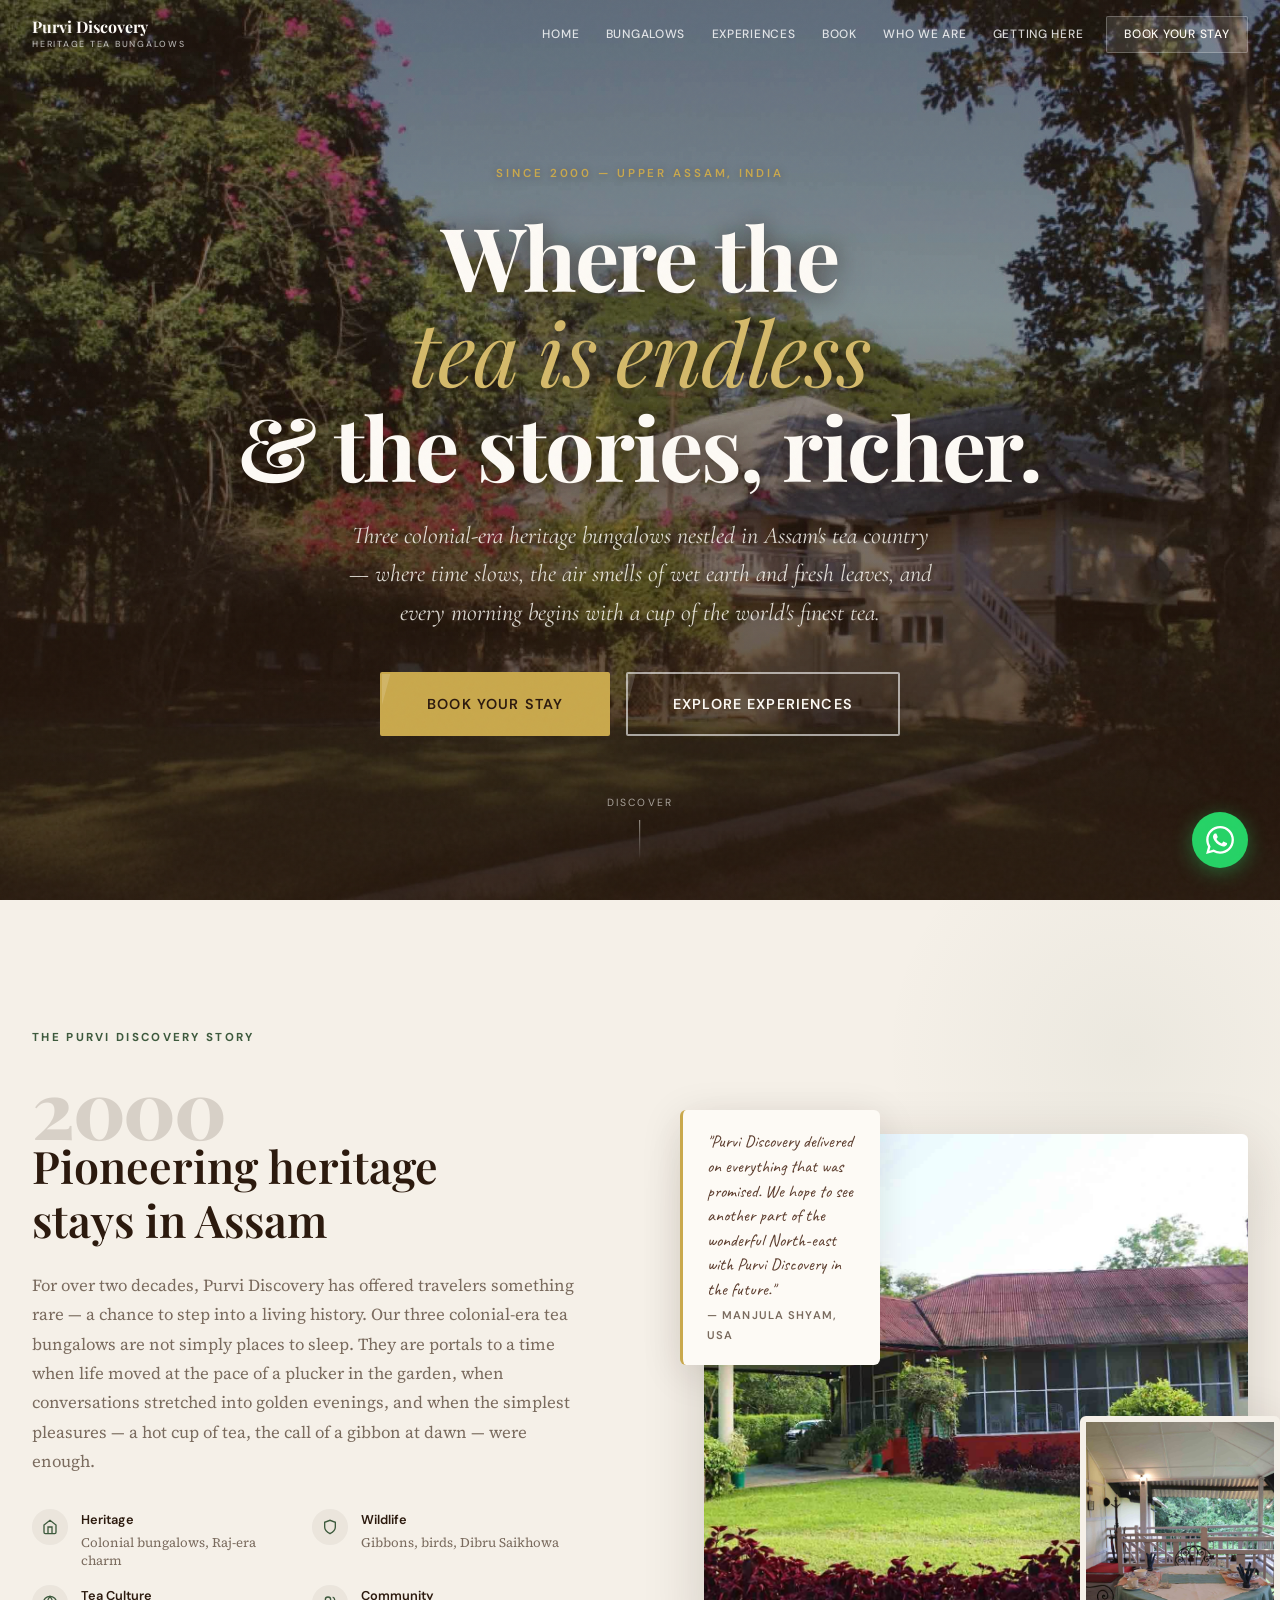
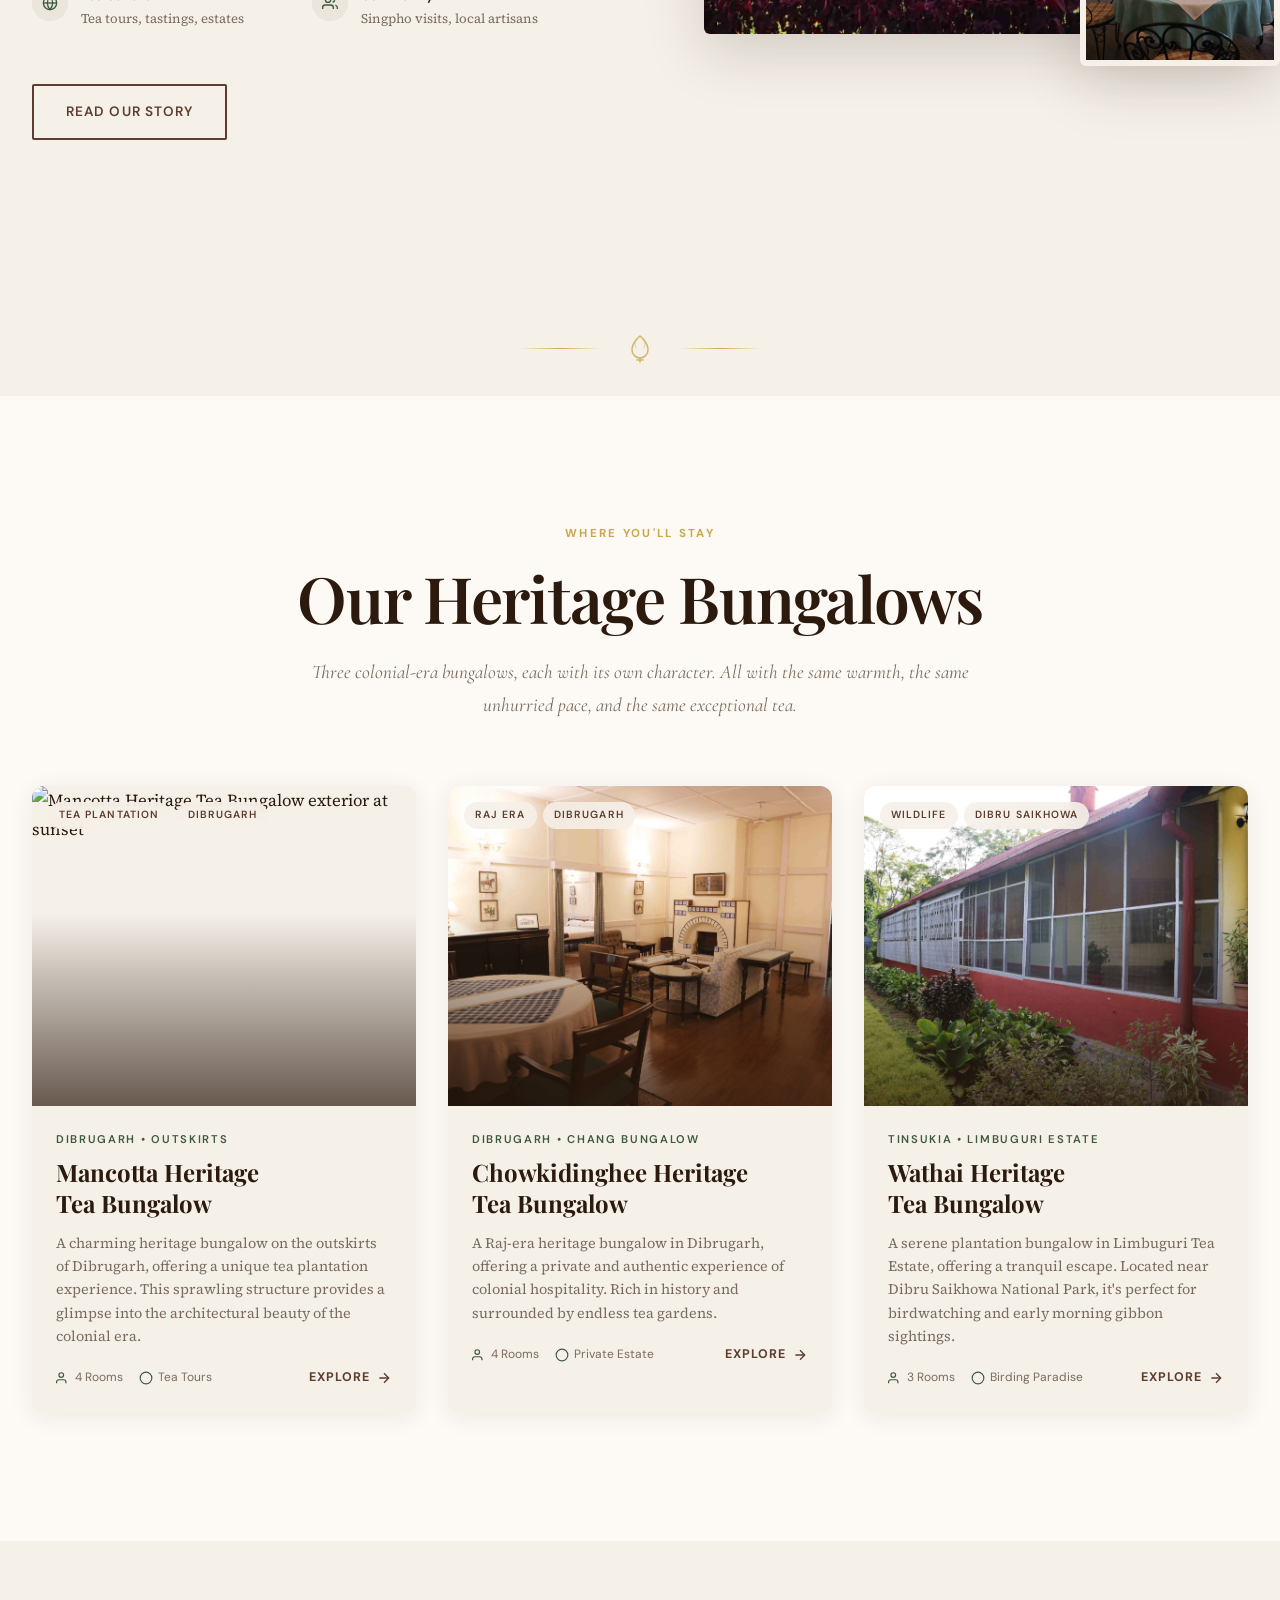
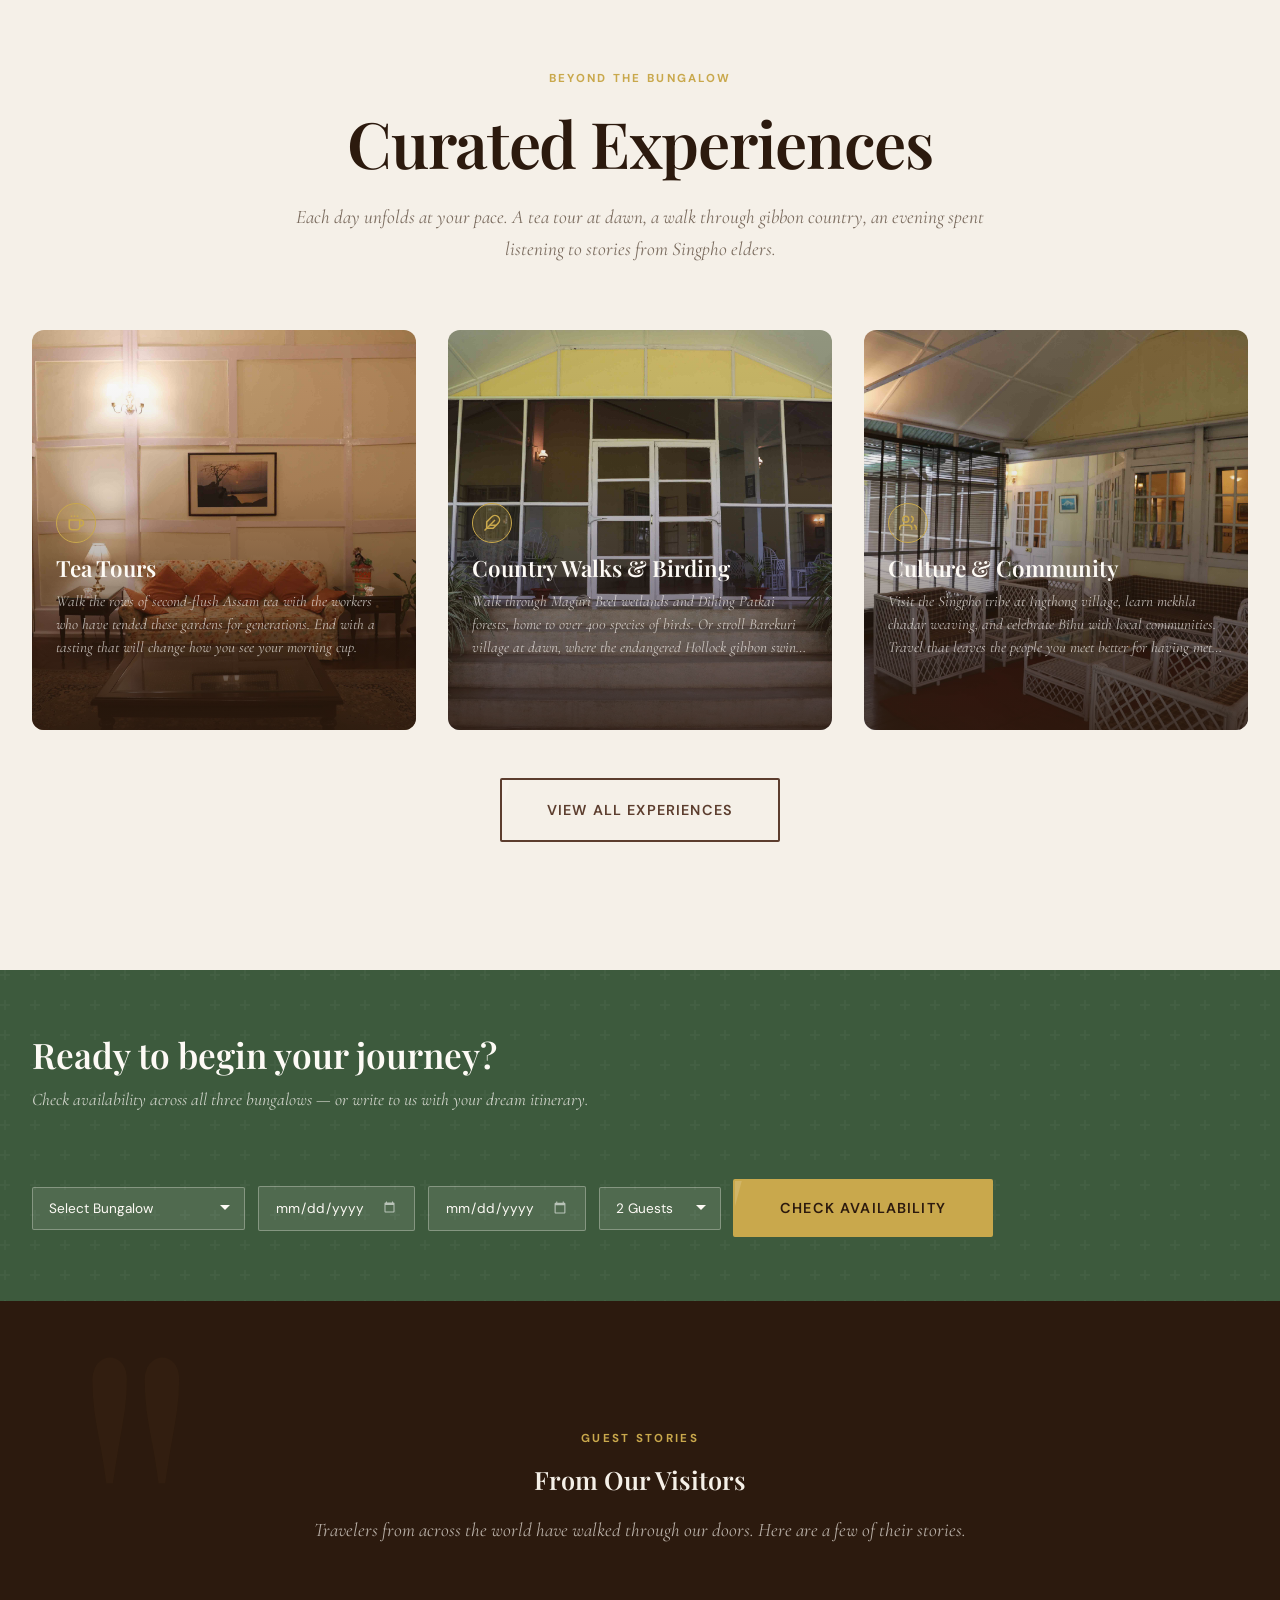
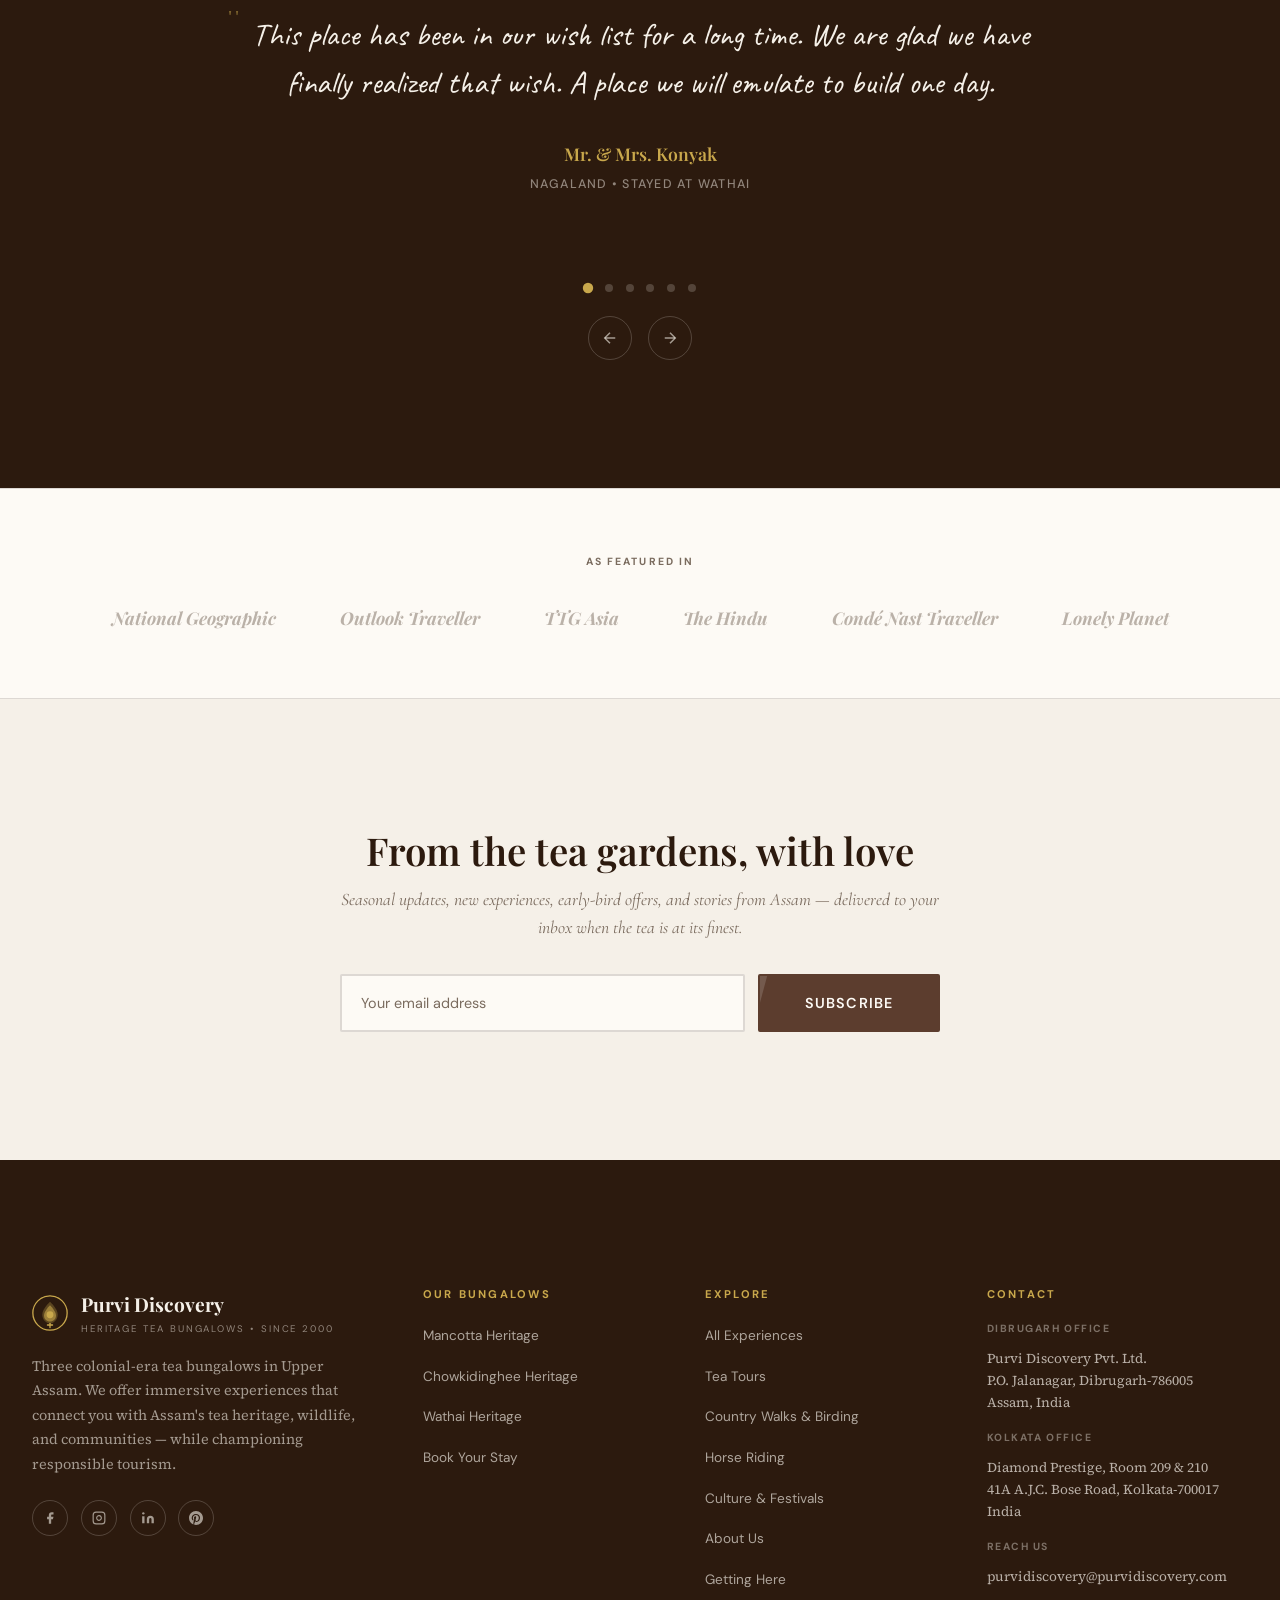
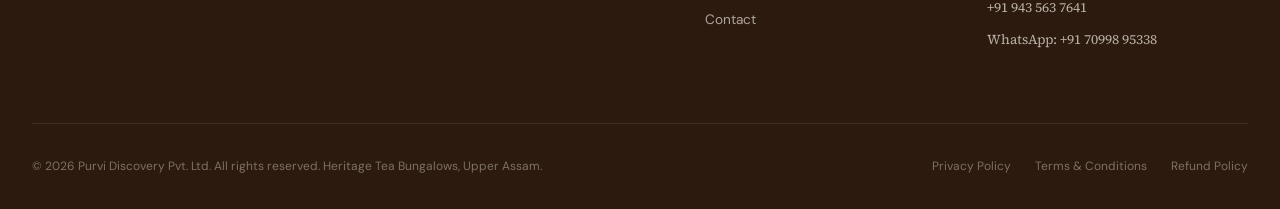
==== index.html @ d9f64df5 "Initial commit - Purvi Discovery heritage tea bungalow website" ====
<!DOCTYPE html>
<html lang="en">
<head>
  <meta charset="UTF-8">
  <meta name="viewport" content="width=device-width, initial-scale=1.0">
  <title>Purvi Discovery — Heritage Tea Bungalows in Assam</title>
  <meta name="description" content="Stay in colonial-era heritage tea bungalows in Upper Assam. Purvi Discovery offers immersive tea tours, bird watching, horse riding, and cultural experiences since 2000.">
  <meta name="keywords" content="heritage tea bungalow Assam, tea estate stay Assam, Dibrugarh heritage hotels, Northeast India travel, Mancotta bungalow, Chowkidinghee bungalow, Wathai bungalow">
  <meta property="og:title" content="Purvi Discovery — Heritage Tea Bungalows in Assam">
  <meta property="og:description" content="Colonial-era tea bungalows in Upper Assam. Immersive tea tours, bird watching, and cultural experiences since 2000.">
  <meta property="og:type" content="website">
  <meta property="og:url" content="https://www.purvidiscovery.com/">
  <link rel="canonical" href="https://www.purvidiscovery.com/">
  <link rel="stylesheet" href="assets/css/style.css">
</head>
<body>

  <!-- NAVIGATION -->
  <nav class="nav" role="navigation" aria-label="Main navigation">
    <div class="nav__inner">
      <a href="index.html" class="nav__brand" aria-label="Purvi Discovery Home">
        <div>
          <div class="nav__logo-text">Purvi Discovery</div>
          <span class="nav__logo-sub">Heritage Tea Bungalows</span>
        </div>
      </a>

      <ul class="nav__links">
        <li class="nav__item"><a href="index.html" class="nav__link">Home</a></li>
        <li class="nav__item">
          <a href="#" class="nav__link">Bungalows</a>
          <ul class="nav__dropdown-menu">
            <li><a href="pages/mancotta.html" class="nav__dropdown-link">Mancotta Heritage</a></li>
            <li><a href="pages/chowkidinghee.html" class="nav__dropdown-link">Chowkidinghee Heritage</a></li>
            <li><a href="pages/wathai.html" class="nav__dropdown-link">Wathai Heritage</a></li>
          </ul>
        </li>
        <li class="nav__item"><a href="pages/experiences.html" class="nav__link">Experiences</a></li>
        <li class="nav__item"><a href="pages/book.html" class="nav__link">Book</a></li>
        <li class="nav__item"><a href="pages/who-we-are.html" class="nav__link">Who We Are</a></li>
        <li class="nav__item"><a href="pages/getting-here.html" class="nav__link">Getting Here</a></li>
        <li class="nav__item"><a href="pages/book.html" class="nav__link nav__link--cta">Book Your Stay</a></li>
      </ul>

      <button class="nav__hamburger" aria-label="Open menu" aria-expanded="false">
        <span></span>
        <span></span>
        <span></span>
      </button>
    </div>
  </nav>

  <!-- MOBILE NAV OVERLAY -->
  <div class="nav__mobile" id="navMobile" role="dialog" aria-label="Mobile navigation">
    <div class="nav__mobile-top">
      <a href="index.html" class="nav__mobile-brand">
        <div>
          <div class="nav__mobile-logo-text">Purvi Discovery</div>
          <span class="nav__mobile-logo-sub">Heritage Tea Bungalows</span>
        </div>
      </a>
      <button class="nav__mobile-close" id="navMobileClose" aria-label="Close menu">&times;</button>
    </div>

    <div class="nav__mobile-body">
      <ul class="nav__mobile-links">
        <li><a href="index.html" class="nav__mobile-link">Home</a></li>
        <li>
          <a href="pages/mancotta.html" class="nav__mobile-link">Mancotta Heritage</a>
        </li>
        <li>
          <a href="pages/chowkidinghee.html" class="nav__mobile-link">Chowkidinghee Heritage</a>
        </li>
        <li>
          <a href="pages/wathai.html" class="nav__mobile-link">Wathai Heritage</a>
        </li>
        <li>
          <a href="pages/experiences.html" class="nav__mobile-link">Experiences</a>
        </li>
        <li>
          <a href="pages/book.html" class="nav__mobile-link">Book Your Stay</a>
        </li>
        <li>
          <a href="pages/who-we-are.html" class="nav__mobile-link">Who We Are</a>
        </li>
        <li>
          <a href="pages/getting-here.html" class="nav__mobile-link">Getting Here</a>
        </li>
        <li>
          <a href="pages/contact.html" class="nav__mobile-link">Contact</a>
        </li>
      </ul>
    </div>

    <div class="nav__mobile-footer">
      <div class="nav__mobile-footer-contact">
        <a href="mailto:purvidiscovery@purvidiscovery.com" class="nav__mobile-footer-link">
          <svg width="13" height="13" viewBox="0 0 24 24" fill="none" stroke="currentColor" stroke-width="2"><path d="M4 4h16c1.1 0 2 .9 2 2v12c0 1.1-.9 2-2 2H4c-1.1 0-2-.9-2-2V6c0-1.1.9-2 2-2z"/><polyline points="22,6 12,13 2,6"/></svg>
          purvidiscovery@purvidiscovery.com
        </a>
        <a href="tel:+919435637641" class="nav__mobile-footer-link">
          <svg width="13" height="13" viewBox="0 0 24 24" fill="none" stroke="currentColor" stroke-width="2"><path d="M22 16.92v3a2 2 0 01-2.18 2 19.79 19.79 0 01-8.63-3.07 19.5 19.5 0 01-6-6 19.79 19.79 0 01-3.07-8.67A2 2 0 014.11 2h3a2 2 0 012 1.72"/></svg>
          +91 943 563 7641
        </a>
      </div>
    </div>
  </div>

  <!-- HERO -->
  <section class="hero" aria-label="Welcome to Purvi Discovery">
    <div class="hero__media">
      <img
        src="assets/img/purvi-discovery-bannerthird.jpg"
        alt="Lush tea gardens of Upper Assam at golden hour"
        class="hero__img"
        loading="eager"
      >
      <div class="hero__overlay"></div>
    </div>

    <div class="hero__content">
      <p class="hero__eyebrow">Since 2000 &mdash; Upper Assam, India</p>
      <h1 class="hero__title">
        Where the<br><em>tea is endless</em><br>& the stories, richer.
      </h1>
      <p class="hero__subtitle">
        Three colonial-era heritage bungalows nestled in Assam's tea country —
        where time slows, the air smells of wet earth and fresh leaves,
        and every morning begins with a cup of the world's finest tea.
      </p>
      <div class="hero__ctas">
        <a href="pages/book.html" class="btn btn-brass btn-lg">Book Your Stay</a>
        <a href="pages/experiences.html" class="btn btn-ghost btn-lg">Explore Experiences</a>
      </div>
    </div>

    <div class="hero__scroll" aria-hidden="true">
      <span>Discover</span>
      <div class="hero__scroll-line"></div>
    </div>
  </section>

  <!-- BRAND STORY -->
  <section class="story" aria-label="Our story">
    <div class="container">
      <div class="story__inner">
        <div class="story__text reveal-left">
          <p class="story__eyebrow">The Purvi Discovery Story</p>
          <div class="story__year">2000</div>
          <h2 class="story__title">
            Pioneering heritage<br>stays in Assam
          </h2>
          <p class="story__body">
            For over two decades, Purvi Discovery has offered travelers something rare —
            a chance to step into a living history. Our three colonial-era tea bungalows
            are not simply places to sleep. They are portals to a time when life moved
            at the pace of a plucker in the garden, when conversations stretched into
            golden evenings, and when the simplest pleasures — a hot cup of tea,
            the call of a gibbon at dawn — were enough.
          </p>
          <div class="story__pillars stagger">
            <div class="story__pillar">
              <div class="story__pillar-icon">
                <svg width="16" height="16" viewBox="0 0 24 24" fill="none" stroke="currentColor" stroke-width="2"><path d="M3 9l9-7 9 7v11a2 2 0 01-2 2H5a2 2 0 01-2-2z"/><polyline points="9 22 9 12 15 12 15 22"/></svg>
              </div>
              <div>
                <div class="story__pillar-label">Heritage</div>
                <div class="story__pillar-desc">Colonial bungalows, Raj-era charm</div>
              </div>
            </div>
            <div class="story__pillar">
              <div class="story__pillar-icon">
                <svg width="16" height="16" viewBox="0 0 24 24" fill="none" stroke="currentColor" stroke-width="2"><path d="M12 22s8-4 8-10V5l-8-3-8 3v7c0 6 8 10 8 10z"/></svg>
              </div>
              <div>
                <div class="story__pillar-label">Wildlife</div>
                <div class="story__pillar-desc">Gibbons, birds, Dibru Saikhowa</div>
              </div>
            </div>
            <div class="story__pillar">
              <div class="story__pillar-icon">
                <svg width="16" height="16" viewBox="0 0 24 24" fill="none" stroke="currentColor" stroke-width="2"><circle cx="12" cy="12" r="10"/><line x1="2" y1="12" x2="22" y2="12"/><path d="M12 2a15.3 15.3 0 014 10 15.3 15.3 0 01-4 10 15.3 15.3 0 01-4-10 15.3 15.3 0 014-10z"/></svg>
              </div>
              <div>
                <div class="story__pillar-label">Tea Culture</div>
                <div class="story__pillar-desc">Tea tours, tastings, estates</div>
              </div>
            </div>
            <div class="story__pillar">
              <div class="story__pillar-icon">
                <svg width="16" height="16" viewBox="0 0 24 24" fill="none" stroke="currentColor" stroke-width="2"><path d="M17 21v-2a4 4 0 00-4-4H5a4 4 0 00-4 4v2"/><circle cx="9" cy="7" r="4"/><path d="M23 21v-2a4 4 0 00-3-3.87"/><path d="M16 3.13a4 4 0 010 7.75"/></svg>
              </div>
              <div>
                <div class="story__pillar-label">Community</div>
                <div class="story__pillar-desc">Singpho visits, local artisans</div>
              </div>
            </div>
          </div>
          <a href="pages/who-we-are.html" class="btn btn-secondary" style="margin-top:1.5rem;">Read Our Story</a>
        </div>

        <div class="story__visual reveal-right">
          <img
            src="assets/img/purvi-1.jpg"
            alt="Colonial era tea bungalow facade with tea planters on the veranda"
            class="story__img-main"
            loading="lazy"
          >
          <img
            src="assets/img/mancota-slides2.jpg"
            alt="Guest enjoying tea on a colonial veranda"
            class="story__img-accent"
            loading="lazy"
          >
          <div class="story__annotation">
            <p class="story__annotation-text">
              "Purvi Discovery delivered on everything that was promised. We hope to see another part of the wonderful North-east with Purvi Discovery in the future."
            </p>
            <p class="story__annotation-from">— Manjula Shyam, USA</p>
          </div>
        </div>
      </div>
    </div>
  </section>

  <!-- BOTANICAL DIVIDER -->
  <div class="botanical-divider" aria-hidden="true">
    <div class="botanical-divider__line"></div>
    <svg class="botanical-divider__icon" viewBox="0 0 32 32" fill="none" xmlns="http://www.w3.org/2000/svg">
      <path d="M16 4 C16 4 8 10 8 18 C8 22.4 11.6 26 16 26 C20.4 26 24 22.4 24 18 C24 10 16 4 16 4Z" stroke="currentColor" stroke-width="1.5" fill="none"/>
      <path d="M16 26 L16 30" stroke="currentColor" stroke-width="1.5" stroke-linecap="round"/>
      <path d="M13 28 L19 28" stroke="currentColor" stroke-width="1.5" stroke-linecap="round"/>
      <path d="M12 16 C12 16 10 12 12 8" stroke="currentColor" stroke-width="1" stroke-linecap="round" opacity="0.5"/>
      <path d="M20 16 C20 16 22 12 20 8" stroke="currentColor" stroke-width="1" stroke-linecap="round" opacity="0.5"/>
    </svg>
    <div class="botanical-divider__line"></div>
  </div>

  <!-- BUNGALOWS SHOWCASE -->
  <section class="bungalows" aria-label="Our Heritage Bungalows">
    <div class="container">
      <div class="section__header reveal">
        <span class="section__label">Where You'll Stay</span>
        <h2 class="section__title display-lg">Our Heritage Bungalows</h2>
        <p class="section__desc">
          Three colonial-era bungalows, each with its own character.
          All with the same warmth, the same unhurried pace, and the same exceptional tea.
        </p>
      </div>

      <div class="bungalows__grid">
        <!-- Mancotta -->
        <article class="bungalow-card" style="transition-delay: 0ms;">
          <div class="bungalow-card__media">
            <img
              src="assets/img/mancota-slides1.jpg"
              alt="Mancotta Heritage Tea Bungalow exterior at sunset"
              class="bungalow-card__img"
              loading="lazy"
            >
            <div class="bungalow-card__overlay"></div>
            <div class="bungalow-card__tags">
              <span class="bungalow-card__tag">Tea Plantation</span>
              <span class="bungalow-card__tag">Dibrugarh</span>
            </div>
          </div>
          <div class="bungalow-card__content">
            <p class="bungalow-card__location">Dibrugarh &bull; Outskirts</p>
            <h3 class="bungalow-card__title">Mancotta Heritage<br>Tea Bungalow</h3>
            <p class="bungalow-card__desc">
              A charming heritage bungalow on the outskirts of Dibrugarh, offering a unique tea plantation experience.
              This sprawling structure provides a glimpse into the architectural beauty of the colonial era.
            </p>
            <div class="bungalow-card__footer">
              <div class="bungalow-card__features">
                <span class="bungalow-card__feature">
                  <svg viewBox="0 0 24 24" fill="none" stroke="currentColor" stroke-width="2"><path d="M17 21v-2a4 4 0 00-4-4H5a4 4 0 00-4 4v2"/><circle cx="9" cy="7" r="4"/></svg>
                  4 Rooms
                </span>
                <span class="bungalow-card__feature">
                  <svg viewBox="0 0 24 24" fill="none" stroke="currentColor" stroke-width="2"><circle cx="12" cy="12" r="10"/></svg>
                  Tea Tours
                </span>
              </div>
              <a href="pages/mancotta.html" class="bungalow-card__link">
                Explore
                <svg viewBox="0 0 24 24" fill="none" stroke="currentColor" stroke-width="2"><line x1="5" y1="12" x2="19" y2="12"/><polyline points="12 5 19 12 12 19"/></svg>
              </a>
            </div>
          </div>
        </article>

        <!-- Chowkidinghee -->
        <article class="bungalow-card" style="transition-delay: 150ms;">
          <div class="bungalow-card__media">
            <img
              src="assets/img/chowkidinghee-bungalow-1.jpg"
              alt="Chowkidinghee Heritage Tea Bungalow surrounded by tea gardens"
              class="bungalow-card__img"
              loading="lazy"
            >
            <div class="bungalow-card__overlay"></div>
            <div class="bungalow-card__tags">
              <span class="bungalow-card__tag">Raj Era</span>
              <span class="bungalow-card__tag">Dibrugarh</span>
            </div>
          </div>
          <div class="bungalow-card__content">
            <p class="bungalow-card__location">Dibrugarh &bull; Chang Bungalow</p>
            <h3 class="bungalow-card__title">Chowkidinghee Heritage<br>Tea Bungalow</h3>
            <p class="bungalow-card__desc">
              A Raj-era heritage bungalow in Dibrugarh, offering a private and authentic experience
              of colonial hospitality. Rich in history and surrounded by endless tea gardens.
            </p>
            <div class="bungalow-card__footer">
              <div class="bungalow-card__features">
                <span class="bungalow-card__feature">
                  <svg viewBox="0 0 24 24" fill="none" stroke="currentColor" stroke-width="2"><path d="M17 21v-2a4 4 0 00-4-4H5a4 4 0 00-4 4v2"/><circle cx="9" cy="7" r="4"/></svg>
                  4 Rooms
                </span>
                <span class="bungalow-card__feature">
                  <svg viewBox="0 0 24 24" fill="none" stroke="currentColor" stroke-width="2"><circle cx="12" cy="12" r="10"/></svg>
                  Private Estate
                </span>
              </div>
              <a href="pages/chowkidinghee.html" class="bungalow-card__link">
                Explore
                <svg viewBox="0 0 24 24" fill="none" stroke="currentColor" stroke-width="2"><line x1="5" y1="12" x2="19" y2="12"/><polyline points="12 5 19 12 12 19"/></svg>
              </a>
            </div>
          </div>
        </article>

        <!-- Wathai -->
        <article class="bungalow-card" style="transition-delay: 300ms;">
          <div class="bungalow-card__media">
            <img
              src="assets/img/wathai-bungalow-4.jpg"
              alt="Wathai Heritage Tea Bungalow nestled in Limbuguri Tea Estate"
              class="bungalow-card__img"
              loading="lazy"
            >
            <div class="bungalow-card__overlay"></div>
            <div class="bungalow-card__tags">
              <span class="bungalow-card__tag">Wildlife</span>
              <span class="bungalow-card__tag">Dibru Saikhowa</span>
            </div>
          </div>
          <div class="bungalow-card__content">
            <p class="bungalow-card__location">Tinsukia &bull; Limbuguri Estate</p>
            <h3 class="bungalow-card__title">Wathai Heritage<br>Tea Bungalow</h3>
            <p class="bungalow-card__desc">
              A serene plantation bungalow in Limbuguri Tea Estate, offering a tranquil escape.
              Located near Dibru Saikhowa National Park, it's perfect for birdwatching and early morning gibbon sightings.
            </p>
            <div class="bungalow-card__footer">
              <div class="bungalow-card__features">
                <span class="bungalow-card__feature">
                  <svg viewBox="0 0 24 24" fill="none" stroke="currentColor" stroke-width="2"><path d="M17 21v-2a4 4 0 00-4-4H5a4 4 0 00-4 4v2"/><circle cx="9" cy="7" r="4"/></svg>
                  3 Rooms
                </span>
                <span class="bungalow-card__feature">
                  <svg viewBox="0 0 24 24" fill="none" stroke="currentColor" stroke-width="2"><circle cx="12" cy="12" r="10"/></svg>
                  Birding Paradise
                </span>
              </div>
              <a href="pages/wathai.html" class="bungalow-card__link">
                Explore
                <svg viewBox="0 0 24 24" fill="none" stroke="currentColor" stroke-width="2"><line x1="5" y1="12" x2="19" y2="12"/><polyline points="12 5 19 12 12 19"/></svg>
              </a>
            </div>
          </div>
        </article>
      </div>
    </div>
  </section>

  <!-- EXPERIENCES PREVIEW -->
  <section class="experiences-preview" aria-label="Experiences">
    <div class="container">
      <div class="section__header reveal">
        <span class="section__label">Beyond the Bungalow</span>
        <h2 class="section__title display-lg">Curated Experiences</h2>
        <p class="section__desc">
          Each day unfolds at your pace. A tea tour at dawn, a walk through gibbon country,
          an evening spent listening to stories from Singpho elders.
        </p>
      </div>

      <div class="experiences-preview__grid">
        <!-- Tea Tours -->
        <article class="exp-card reveal" style="transition-delay: 0ms;">
          <img
            src="assets/img/mancota-slides3.jpg"
            alt="Guests on a tea estate tour in Assam"
            class="exp-card__img"
            loading="lazy"
          >
          <div class="exp-card__overlay"></div>
          <div class="exp-card__content">
            <div class="exp-card__icon">
              <svg width="18" height="18" viewBox="0 0 24 24" fill="none" stroke="currentColor" stroke-width="2"><path d="M17 8h1a4 4 0 110 8h-1"/><path d="M3 8h14v9a4 4 0 01-4 4H7a4 4 0 01-4-4V8z"/><line x1="6" y1="2" x2="6" y2="4"/><line x1="10" y1="2" x2="10" y2="4"/><line x1="14" y1="2" x2="14" y2="4"/></svg>
            </div>
            <h3 class="exp-card__title">Tea Tours</h3>
            <p class="exp-card__desc">
              Walk the rows of second-flush Assam tea with the workers who have tended
              these gardens for generations. End with a tasting that will change how you
              see your morning cup.
            </p>
            <a href="pages/experiences.html#tea-tours" class="exp-card__link">
              Explore Tea Tours
              <svg width="14" height="14" viewBox="0 0 24 24" fill="none" stroke="currentColor" stroke-width="2"><line x1="5" y1="12" x2="19" y2="12"/><polyline points="12 5 19 12 12 19"/></svg>
            </a>
          </div>
        </article>

        <!-- Country Walks & Birding -->
        <article class="exp-card reveal" style="transition-delay: 150ms;">
          <img
            src="assets/img/wathai-bungalow-5.jpg"
            alt="Birdwatching in Assam tea estates"
            class="exp-card__img"
            loading="lazy"
          >
          <div class="exp-card__overlay"></div>
          <div class="exp-card__content">
            <div class="exp-card__icon">
              <svg width="18" height="18" viewBox="0 0 24 24" fill="none" stroke="currentColor" stroke-width="2"><path d="M20.24 12.24a6 6 0 00-8.49-8.49L5 10.5V19h8.5z"/><line x1="16" y1="8" x2="2" y2="22"/><line x1="17.5" y1="15" x2="9" y2="15"/></svg>
            </div>
            <h3 class="exp-card__title">Country Walks &amp; Birding</h3>
            <p class="exp-card__desc">
              Walk through Maguri Beel wetlands and Dihing Patkai forests, home to
              over 400 species of birds. Or stroll Barekuri village at dawn, where
              the endangered Hollock gibbon swings overhead.
            </p>
            <a href="pages/experiences.html#birding" class="exp-card__link">
              Explore Walks &amp; Birding
              <svg width="14" height="14" viewBox="0 0 24 24" fill="none" stroke="currentColor" stroke-width="2"><line x1="5" y1="12" x2="19" y2="12"/><polyline points="12 5 19 12 12 19"/></svg>
            </a>
          </div>
        </article>

        <!-- Culture & Community -->
        <article class="exp-card reveal" style="transition-delay: 300ms;">
          <img
            src="assets/img/chowkidinghee-bungalow-3.jpg"
            alt="Singpho tribal community cultural experience in Assam"
            class="exp-card__img"
            loading="lazy"
          >
          <div class="exp-card__overlay"></div>
          <div class="exp-card__content">
            <div class="exp-card__icon">
              <svg width="18" height="18" viewBox="0 0 24 24" fill="none" stroke="currentColor" stroke-width="2"><path d="M17 21v-2a4 4 0 00-4-4H5a4 4 0 00-4 4v2"/><circle cx="9" cy="7" r="4"/><path d="M23 21v-2a4 4 0 00-3-3.87"/><path d="M16 3.13a4 4 0 010 7.75"/></svg>
            </div>
            <h3 class="exp-card__title">Culture &amp; Community</h3>
            <p class="exp-card__desc">
              Visit the Singpho tribe at Ingthong village, learn mekhla chadar weaving,
              and celebrate Bihu with local communities. Travel that leaves the
              people you meet better for having met you.
            </p>
            <a href="pages/experiences.html#culture" class="exp-card__link">
              Explore Culture
              <svg width="14" height="14" viewBox="0 0 24 24" fill="none" stroke="currentColor" stroke-width="2"><line x1="5" y1="12" x2="19" y2="12"/><polyline points="12 5 19 12 12 19"/></svg>
            </a>
          </div>
        </article>
      </div>

      <div style="text-align:center; margin-top: 3rem;" class="reveal">
        <a href="pages/experiences.html" class="btn btn-secondary btn-lg">View All Experiences</a>
      </div>
    </div>
  </section>

  <!-- AVAILABILITY CHECKER -->
  <section class="availability" aria-label="Check availability">
    <div class="container">
      <div class="availability__inner">
        <div class="availability__text">
          <h2 class="availability__title">Ready to begin your journey?</h2>
          <p class="availability__desc">Check availability across all three bungalows — or write to us with your dream itinerary.</p>
        </div>
        <form class="availability__form" aria-label="Quick availability check">
          <select class="availability__select" aria-label="Select bungalow">
            <option value="">Select Bungalow</option>
            <option value="10892">Mancotta Heritage</option>
            <option value="10891">Chowkidinghee Heritage</option>
            <option value="10893">Wathai Heritage</option>
          </select>
          <input type="date" class="availability__input" aria-label="Check-in date" placeholder="Check-in">
          <input type="date" class="availability__input" aria-label="Check-out date" placeholder="Check-out">
          <select class="availability__select" aria-label="Number of guests">
            <option value="1">1 Guest</option>
            <option value="2" selected>2 Guests</option>
            <option value="3">3 Guests</option>
            <option value="4">4 Guests</option>
            <option value="5+">5+ Guests</option>
          </select>
          <button type="submit" class="btn btn-brass btn-lg">Check Availability</button>
        </form>
      </div>
    </div>
  </section>

  <!-- TESTIMONIALS -->
  <section class="testimonials" aria-label="Guest testimonials">
    <div class="container">
      <div class="section__header">
        <span class="section__label">Guest Stories</span>
        <h2 class="section__title">From Our Visitors</h2>
        <p class="section__desc">
          Travelers from across the world have walked through our doors.
          Here are a few of their stories.
        </p>
      </div>

      <div class="testimonials__slider">
        <div class="testimonials__track">
          <div class="testimonial-card">
            <div class="testimonial-card__inner">
              <p class="testimonial-card__quote">
                This place has been in our wish list for a long time. We are glad we have finally realized that wish. A place we will emulate to build one day.
              </p>
              <p class="testimonial-card__author">Mr. & Mrs. Konyak</p>
              <p class="testimonial-card__meta">Nagaland &bull; Stayed at Wathai</p>
            </div>
          </div>
          <div class="testimonial-card">
            <div class="testimonial-card__inner">
              <p class="testimonial-card__quote">
                Best place we stayed in India. Wish we could have stayed longer. The food, the service, the kindness — everything was perfect. Thank you!
              </p>
              <p class="testimonial-card__author">Paul &amp; Marnie Elsa</p>
              <p class="testimonial-card__meta">United Kingdom &bull; Stayed at Mancotta</p>
            </div>
          </div>
          <div class="testimonial-card">
            <div class="testimonial-card__inner">
              <p class="testimonial-card__quote">
                A wonderful two nights in this peaceful oasis. Love the heritage feel. It was the perfect backdrop to our visit to Digboi to see where my father was born.
              </p>
              <p class="testimonial-card__author">Amanda Clegg</p>
              <p class="testimonial-card__meta">United Kingdom &bull; Stayed at Wathai</p>
            </div>
          </div>
          <div class="testimonial-card">
            <div class="testimonial-card__inner">
              <p class="testimonial-card__quote">
                Spent wonderful few days at Mancotta with my family. Relaxing environment, wonderful food, excellent cook. Even the drivers were helpful with our older guests.
              </p>
              <p class="testimonial-card__author">Prasenjit Chakravarti</p>
              <p class="testimonial-card__meta">Singapore &bull; Stayed at Mancotta</p>
            </div>
          </div>
          <div class="testimonial-card">
            <div class="testimonial-card__inner">
              <p class="testimonial-card__quote">
                What a delightful place to stay! The serenity, the comfort, the attention to detail is definitely above the average. Thank you for everything, Purvi Discovery.
              </p>
              <p class="testimonial-card__author">Stephen &amp; Georgia</p>
              <p class="testimonial-card__meta">South Africa &bull; Stayed at Chowkidinghee</p>
            </div>
          </div>
          <div class="testimonial-card">
            <div class="testimonial-card__inner">
              <p class="testimonial-card__quote">
                The food was extraordinary good. Much respect to the entire team. This stay was an experience of travelling back in time — and it was a wonderful one.
              </p>
              <p class="testimonial-card__author">Eckard Meurer</p>
              <p class="testimonial-card__meta">Germany &bull; Stayed at Mancotta</p>
            </div>
          </div>
        </div>

        <div class="testimonials__nav" aria-label="Testimonial navigation">
          <button class="testimonials__dot active" aria-label="Testimonial 1"></button>
          <button class="testimonials__dot" aria-label="Testimonial 2"></button>
          <button class="testimonials__dot" aria-label="Testimonial 3"></button>
          <button class="testimonials__dot" aria-label="Testimonial 4"></button>
          <button class="testimonials__dot" aria-label="Testimonial 5"></button>
          <button class="testimonials__dot" aria-label="Testimonial 6"></button>
        </div>

        <div class="testimonials__arrows">
          <button class="testimonials__arrow testimonials__arrow--prev" aria-label="Previous testimonial">
            <svg width="18" height="18" viewBox="0 0 24 24" fill="none" stroke="currentColor" stroke-width="2"><line x1="19" y1="12" x2="5" y2="12"/><polyline points="12 19 5 12 12 5"/></svg>
          </button>
          <button class="testimonials__arrow testimonials__arrow--next" aria-label="Next testimonial">
            <svg width="18" height="18" viewBox="0 0 24 24" fill="none" stroke="currentColor" stroke-width="2"><line x1="5" y1="12" x2="19" y2="12"/><polyline points="12 5 19 12 12 19"/></svg>
          </button>
        </div>
      </div>
    </div>
  </section>

  <!-- PRESS / AS SEEN IN -->
  <section class="press" aria-label="As seen in">
    <div class="container">
      <p class="press__label">As Featured In</p>
      <div class="press__logos">
        <span class="press__logo">National Geographic</span>
        <span class="press__logo">Outlook Traveller</span>
        <span class="press__logo">TTG Asia</span>
        <span class="press__logo">The Hindu</span>
        <span class="press__logo">Condé Nast Traveller</span>
        <span class="press__logo">Lonely Planet</span>
      </div>
    </div>
  </section>

  <!-- NEWSLETTER -->
  <section class="newsletter" aria-label="Newsletter signup">
    <div class="container--narrow">
      <div class="newsletter__inner reveal">
        <h2 class="newsletter__title">From the tea gardens, with love</h2>
        <p class="newsletter__desc">
          Seasonal updates, new experiences, early-bird offers, and stories from Assam —
          delivered to your inbox when the tea is at its finest.
        </p>
        <form class="newsletter__form" aria-label="Newsletter subscription">
          <input
            type="email"
            class="newsletter__input"
            placeholder="Your email address"
            aria-label="Email address"
            required
          >
          <button type="submit" class="btn btn-primary btn-lg">Subscribe</button>
        </form>
      </div>
    </div>
  </section>

  <!-- FOOTER -->
  <footer class="footer" role="contentinfo">
    <div class="container">
      <div class="footer__grid">
        <div class="footer__brand">
          <div class="footer__logo">
            <svg width="36" height="36" viewBox="0 0 42 42" fill="none">
              <circle cx="21" cy="21" r="20" stroke="#C9A84C" stroke-width="1.5"/>
              <path d="M21 8 C21 8 12 16 12 23 C12 28.5 16.2 33 21 33 C25.8 33 30 28.5 30 23 C30 16 21 8 21 8Z" fill="#C9A84C" opacity="0.3"/>
              <path d="M21 12 C21 12 14 19 14 24 C14 28.1 17.1 31 21 31 C24.9 31 28 28.1 28 24 C28 19 21 12 21 12Z" fill="#C9A84C" opacity="0.6"/>
              <circle cx="21" cy="23" r="4" fill="#C9A84C"/>
              <path d="M21 33 L21 38" stroke="#C9A84C" stroke-width="1.5" stroke-linecap="round"/>
              <path d="M18 35 L24 35" stroke="#C9A84C" stroke-width="1.5" stroke-linecap="round"/>
            </svg>
            <div>
              <div class="footer__logo-text">Purvi Discovery</div>
              <span class="footer__logo-sub">Heritage Tea Bungalows &bull; Since 2000</span>
            </div>
          </div>
          <p class="footer__about">
            Three colonial-era tea bungalows in Upper Assam. We offer immersive
            experiences that connect you with Assam's tea heritage, wildlife,
            and communities — while championing responsible tourism.
          </p>
          <div class="footer__social">
            <a href="https://www.facebook.com/purvidiscoverynortheast/" class="footer__social-link" aria-label="Facebook" target="_blank" rel="noopener">
              <svg width="14" height="14" viewBox="0 0 24 24" fill="currentColor"><path d="M18 2h-3a5 5 0 00-5 5v3H7v4h3v8h4v-8h3l1-4h-4V7a1 1 0 011-1h3z"/></svg>
            </a>
            <a href="https://www.instagram.com/purvidiscoveryofficial/" class="footer__social-link" aria-label="Instagram" target="_blank" rel="noopener">
              <svg width="14" height="14" viewBox="0 0 24 24" fill="none" stroke="currentColor" stroke-width="2"><rect x="2" y="2" width="20" height="20" rx="5" ry="5"/><path d="M16 11.37A4 4 0 1112.63 8 4 4 0 0116 11.37z"/><line x1="17.5" y1="6.5" x2="17.51" y2="6.5"/></svg>
            </a>
            <a href="https://www.linkedin.com/company/purvi-discovery-travel-operator/" class="footer__social-link" aria-label="LinkedIn" target="_blank" rel="noopener">
              <svg width="14" height="14" viewBox="0 0 24 24" fill="currentColor"><path d="M16 8a6 6 0 016 6v7h-4v-7a2 2 0 00-2-2 2 2 0 00-2 2v7h-4v-7a6 6 0 016-6z"/><rect x="2" y="9" width="4" height="12"/><circle cx="4" cy="4" r="2"/></svg>
            </a>
            <a href="https://in.pinterest.com/purvidiscovery01/" class="footer__social-link" aria-label="Pinterest" target="_blank" rel="noopener">
              <svg width="14" height="14" viewBox="0 0 24 24" fill="currentColor"><path d="M12 0C5.4 0 0 5.4 0 12c0 5.1 3.2 9.4 7.6 11.2-.1-.9-.2-2.4 0-3.4.2-.9 1.4-6 1.4-6s-.4-.7-.4-1.8c0-1.7 1-2.9 2.2-2.9 1 0 1.5.8 1.5 1.7 0 1-.7 2.6-1 4-.3 1.2.6 2.2 1.8 2.2 2.1 0 3.7-2.2 3.7-5.4 0-2.8-2-4.8-4.9-4.8-3.3 0-5.3 2.5-5.3 5 0 1 .4 2.1.9 2.7.1.1.1.2.1.3-.1.4-.3 1.2-.3 1.4-.1.2-.2.2-.4.1-1.4-.7-2.3-2.7-2.3-4.3 0-3.5 2.6-6.8 7.4-6.8 3.9 0 6.9 2.8 6.9 6.5 0 3.9-2.4 7-5.8 7-1.1 0-2.2-.6-2.6-1.3l-.7 2.6c-.3 1-.9 2-1.4 2.7C9.5 23.6 10.7 24 12 24c6.6 0 12-5.4 12-12S18.6 0 12 0z"/></svg>
            </a>
          </div>
        </div>

        <div>
          <h3 class="footer__col-title">Our Bungalows</h3>
          <ul class="footer__links">
            <li><a href="pages/mancotta.html" class="footer__link">Mancotta Heritage</a></li>
            <li><a href="pages/chowkidinghee.html" class="footer__link">Chowkidinghee Heritage</a></li>
            <li><a href="pages/wathai.html" class="footer__link">Wathai Heritage</a></li>
            <li><a href="pages/book.html" class="footer__link">Book Your Stay</a></li>
          </ul>
        </div>

        <div>
          <h3 class="footer__col-title">Explore</h3>
          <ul class="footer__links">
            <li><a href="pages/experiences.html" class="footer__link">All Experiences</a></li>
            <li><a href="pages/experiences.html#tea-tours" class="footer__link">Tea Tours</a></li>
            <li><a href="pages/experiences.html#birding" class="footer__link">Country Walks &amp; Birding</a></li>
            <li><a href="pages/experiences.html#horse" class="footer__link">Horse Riding</a></li>
            <li><a href="pages/experiences.html#culture" class="footer__link">Culture &amp; Festivals</a></li>
            <li><a href="pages/who-we-are.html" class="footer__link">About Us</a></li>
            <li><a href="pages/getting-here.html" class="footer__link">Getting Here</a></li>
            <li><a href="pages/contact.html" class="footer__link">Contact</a></li>
          </ul>
        </div>

        <div>
          <h3 class="footer__col-title">Contact</h3>
          <div class="footer__contact-item">
            <span class="footer__contact-label">Dibrugarh Office</span>
            <p class="footer__contact-value">
              Purvi Discovery Pvt. Ltd.<br>
              P.O. Jalanagar, Dibrugarh-786005<br>
              Assam, India
            </p>
          </div>
          <div class="footer__contact-item" style="margin-top:1rem;">
            <span class="footer__contact-label">Kolkata Office</span>
            <p class="footer__contact-value">
              Diamond Prestige, Room 209 &amp; 210<br>
              41A A.J.C. Bose Road, Kolkata-700017<br>
              India
            </p>
          </div>
          <div class="footer__contact-item" style="margin-top:1rem;">
            <span class="footer__contact-label">Reach Us</span>
            <a href="mailto:purvidiscovery@purvidiscovery.com" class="footer__contact-value">purvidiscovery@purvidiscovery.com</a>
            <a href="tel:+919435637641" class="footer__contact-value">+91 943 563 7641</a>
            <a href="https://wa.me/917099895338" class="footer__contact-value">WhatsApp: +91 70998 95338</a>
          </div>
        </div>
      </div>

      <div class="footer__divider"></div>

      <div class="footer__bottom">
        <p class="footer__copyright">
          &copy; 2026 Purvi Discovery Pvt. Ltd. All rights reserved. Heritage Tea Bungalows, Upper Assam.
        </p>
        <div class="footer__legal">
          <a href="#" class="footer__legal-link">Privacy Policy</a>
          <a href="#" class="footer__legal-link">Terms &amp; Conditions</a>
          <a href="#" class="footer__legal-link">Refund Policy</a>
        </div>
      </div>
    </div>
  </footer>

  <!-- WHATSAPP STICKY -->
  <a href="https://wa.me/917099895338?text=Hello%20Purvi%20Discovery!%20I'd%20like%20to%20enquire%20about%20a%20stay." class="whatsapp-sticky" aria-label="Chat on WhatsApp" target="_blank" rel="noopener">
    <svg viewBox="0 0 24 24" fill="currentColor"><path d="M17.472 14.382c-.297-.149-1.758-.867-2.03-.967-.273-.099-.471-.148-.67.15-.197.297-.767.966-.94 1.164-.173.199-.347.223-.644.075-.297-.15-1.255-.463-2.39-1.475-.883-.788-1.48-1.761-1.653-2.059-.173-.297-.018-.458.13-.606.134-.133.298-.347.446-.52.149-.174.198-.298.298-.497.099-.198.05-.371-.025-.52-.075-.149-.669-1.612-.916-2.207-.242-.579-.487-.5-.669-.51-.173-.008-.371-.01-.57-.01-.198 0-.52.074-.792.372-.272.297-1.04 1.016-1.04 2.479 0 1.462 1.065 2.875 1.213 3.074.149.198 2.096 3.2 5.077 4.487.709.306 1.262.489 1.694.625.712.227 1.36.195 1.871.118.571-.085 1.758-.719 2.006-1.413.248-.694.248-1.289.173-1.413-.074-.124-.272-.198-.57-.347m-5.421 7.403h-.004a9.87 9.87 0 01-5.031-1.378l-.361-.214-3.741.982.998-3.648-.235-.374a9.86 9.86 0 01-1.51-5.26c.001-5.45 4.436-9.884 9.888-9.884 2.64 0 5.122 1.03 6.988 2.898a9.825 9.825 0 012.893 6.994c-.003 5.45-4.437 9.884-9.885 9.884m8.413-18.297A11.815 11.815 0 0012.05 0C5.495 0 .16 5.335.157 11.892c0 2.096.547 4.142 1.588 5.945L.057 24l6.305-1.654a11.882 11.882 0 005.683 1.448h.005c6.554 0 11.89-5.335 11.893-11.893a11.821 11.821 0 00-3.48-8.413Z"/></svg>
  </a>

  <script src="assets/js/main.js"></script>
</body>
</html>
---- assets/css/style.css ----
@import url('https://fonts.googleapis.com/css2?family=Playfair+Display:ital,wght@0,400;0,500;0,600;0,700;0,800;0,900;1,400;1,500;1,600;1,700&family=Cormorant+Garamond:ital,wght@0,300;0,400;0,500;0,600;0,700;1,300;1,400;1,500;1,600&family=Source+Serif+4:ital,opsz,wght@0,8..60,300;0,8..60,400;0,8..60,500;0,8..60,600;1,8..60,300;1,8..60,400;1,8..60,500&family=DM+Sans:ital,wght@0,300;0,400;0,500;0,600;0,700;1,400&family=Caveat:wght@400;500;600;700&display=swap');

:root {
  --tea-brown: #5C3D2E;
  --tea-green: #3D5A3D;
  --brass: #C9A84C;
  --brass-light: #D4B96A;
  --cream: #F5F0E8;
  --warm-white: #FDFAF5;
  --deep-bark: #2C1A0E;
  --faded-ink: #7A6B5E;
  --sepia: rgba(44, 26, 14, 0.6);
  --sepia-light: rgba(44, 26, 14, 0.15);
  --sepia-xlight: rgba(44, 26, 14, 0.05);

  --font-display: 'Playfair Display', Georgia, serif;
  --font-sub: 'Cormorant Garamond', Georgia, serif;
  --font-body: 'Source Serif 4', Georgia, serif;
  --font-ui: 'DM Sans', sans-serif;
  --font-accent: 'Caveat', cursive;

  --space-xs: 0.5rem;
  --space-sm: 1rem;
  --space-md: 2rem;
  --space-lg: 4rem;
  --space-xl: 8rem;

  --radius-sm: 2px;
  --radius-md: 6px;
  --radius-lg: 12px;

  --shadow-soft: 0 4px 24px rgba(44, 26, 14, 0.08);
  --shadow-warm: 0 8px 40px rgba(44, 26, 14, 0.12);
  --shadow-deep: 0 16px 60px rgba(44, 26, 14, 0.18);
  --shadow-inset: inset 0 2px 8px rgba(44, 26, 14, 0.08);

  --transition-fast: 0.2s cubic-bezier(0.25, 0.46, 0.45, 0.94);
  --transition-smooth: 0.4s cubic-bezier(0.25, 0.46, 0.45, 0.94);
  --transition-slow: 0.7s cubic-bezier(0.25, 0.46, 0.45, 0.94);
  --transition-spring: 0.6s cubic-bezier(0.34, 1.56, 0.64, 1);

  --max-width: 1280px;
  --content-width: 900px;
}

*, *::before, *::after {
  box-sizing: border-box;
  margin: 0;
  padding: 0;
}

html {
  scroll-behavior: smooth;
  font-size: 16px;
}

body {
  font-family: var(--font-body);
  font-size: 1.05rem;
  line-height: 1.75;
  color: var(--deep-bark);
  background-color: var(--cream);
  overflow-x: hidden;
  -webkit-font-smoothing: antialiased;
  -moz-osx-font-smoothing: grayscale;
}

body::before {
  content: '';
  position: fixed;
  inset: 0;
  background-image: url("data:image/svg+xml,%3Csvg viewBox='0 0 200 200' xmlns='http://www.w3.org/2000/svg'%3E%3Cfilter id='noise'%3E%3CfeTurbulence type='fractalNoise' baseFrequency='0.85' numOctaves='4' stitchTiles='stitch'/%3E%3C/filter%3E%3Crect width='100%25' height='100%25' filter='url(%23noise)'/%3E%3C/svg%3E");
  opacity: 0.025;
  pointer-events: none;
  z-index: 9999;
}

::selection {
  background: var(--brass);
  color: var(--warm-white);
}

::-webkit-scrollbar {
  width: 8px;
}
::-webkit-scrollbar-track {
  background: var(--cream);
}
::-webkit-scrollbar-thumb {
  background: var(--tea-brown);
  border-radius: 4px;
}
::-webkit-scrollbar-thumb:hover {
  background: var(--deep-bark);
}

a {
  color: inherit;
  text-decoration: none;
  transition: color var(--transition-fast);
}

img {
  display: block;
  max-width: 100%;
}

button {
  cursor: pointer;
  border: none;
  background: none;
  font-family: inherit;
}

input, textarea, select {
  font-family: var(--font-ui);
  font-size: 0.95rem;
}

:focus-visible {
  outline: 2px solid var(--brass);
  outline-offset: 3px;
  border-radius: var(--radius-sm);
}

.sr-only {
  position: absolute;
  width: 1px;
  height: 1px;
  padding: 0;
  margin: -1px;
  overflow: hidden;
  clip: rect(0, 0, 0, 0);
  white-space: nowrap;
  border: 0;
}

.container {
  max-width: var(--max-width);
  margin: 0 auto;
  padding: 0 var(--space-md);
}

.container--narrow {
  max-width: var(--content-width);
  margin: 0 auto;
  padding: 0 var(--space-md);
}

@media (max-width: 768px) {
  .container, .container--narrow {
    padding: 0 var(--space-sm);
  }
}

/* ─── TYPOGRAPHY ─── */
h1, h2, h3, h4, h5, h6 {
  font-family: var(--font-display);
  font-weight: 600;
  line-height: 1.2;
  color: var(--deep-bark);
}

.display-xl {
  font-size: clamp(3rem, 7vw, 6rem);
  font-weight: 700;
  letter-spacing: -0.02em;
  line-height: 1.05;
}

.display-lg {
  font-size: clamp(2.2rem, 5vw, 4rem);
  font-weight: 600;
  letter-spacing: -0.02em;
}

.display-md {
  font-size: clamp(1.8rem, 3.5vw, 2.8rem);
  font-weight: 600;
}

.subheading {
  font-family: var(--font-sub);
  font-size: clamp(1.1rem, 2vw, 1.4rem);
  font-weight: 400;
  font-style: italic;
  color: var(--faded-ink);
  letter-spacing: 0.01em;
}

.label {
  font-family: var(--font-ui);
  font-size: 0.75rem;
  font-weight: 600;
  letter-spacing: 0.15em;
  text-transform: uppercase;
  color: var(--tea-green);
}

.accent-text {
  font-family: var(--font-accent);
  font-size: 1.3rem;
  color: var(--tea-brown);
}

/* ─── BUTTONS ─── */
.btn {
  display: inline-flex;
  align-items: center;
  gap: 0.5rem;
  padding: 0.9rem 2rem;
  font-family: var(--font-ui);
  font-size: 0.85rem;
  font-weight: 600;
  letter-spacing: 0.08em;
  text-transform: uppercase;
  border-radius: var(--radius-sm);
  transition: all var(--transition-smooth);
  cursor: pointer;
  position: relative;
  overflow: hidden;
}

.btn::after {
  content: '';
  position: absolute;
  inset: 0;
  background: rgba(255, 255, 255, 0.15);
  transform: translateX(-100%) skewX(-15deg);
  transition: transform 0.5s cubic-bezier(0.25, 0.46, 0.45, 0.94);
}

.btn:hover::after {
  transform: translateX(100%) skewX(-15deg);
}

.btn-primary {
  background: var(--tea-brown);
  color: var(--warm-white);
  border: 2px solid var(--tea-brown);
}

.btn-primary:hover {
  background: var(--deep-bark);
  border-color: var(--deep-bark);
  transform: translateY(-2px);
  box-shadow: var(--shadow-warm);
}

.btn-secondary {
  background: transparent;
  color: var(--tea-brown);
  border: 2px solid var(--tea-brown);
}

.btn-secondary:hover {
  background: var(--tea-brown);
  color: var(--warm-white);
  transform: translateY(-2px);
}

.btn-brass {
  background: var(--brass);
  color: var(--deep-bark);
  border: 2px solid var(--brass);
}

.btn-brass:hover {
  background: var(--brass-light);
  border-color: var(--brass-light);
  transform: translateY(-2px);
  box-shadow: 0 6px 24px rgba(201, 168, 76, 0.3);
}

.btn-ghost {
  background: transparent;
  color: var(--warm-white);
  border: 2px solid rgba(255, 255, 255, 0.6);
}

.btn-ghost:hover {
  background: rgba(255, 255, 255, 0.15);
  border-color: var(--warm-white);
}

.btn-sm {
  padding: 0.6rem 1.4rem;
  font-size: 0.78rem;
}

.btn-lg {
  padding: 1.1rem 2.8rem;
  font-size: 0.9rem;
}

/* ─── NAVIGATION ─── */
.nav {
  position: fixed;
  top: 0;
  left: 0;
  right: 0;
  z-index: 1000;
  padding: 1rem 0;
  transition: background var(--transition-smooth),
              box-shadow var(--transition-smooth),
              padding var(--transition-smooth);
}

.nav.scrolled {
  background: rgba(245, 240, 232, 0.97);
  backdrop-filter: blur(24px);
  -webkit-backdrop-filter: blur(24px);
  -moz-backdrop-filter: blur(24px);
  box-shadow: 0 2px 24px rgba(44, 26, 14, 0.08);
  padding: 0.6rem 0;
}

.nav__inner {
  max-width: var(--max-width);
  margin: 0 auto;
  padding: 0 var(--space-md);
  display: flex;
  align-items: center;
  justify-content: space-between;
  gap: 1.5rem;
  position: relative;
}

/* ── Brand ── */
.nav__brand {
  display: flex;
  align-items: center;
  gap: 0.75rem;
  flex-shrink: 0;
  text-decoration: none;
  z-index: 1001;
}

.nav__logo-text {
  font-family: var(--font-display);
  font-size: 1rem;
  font-weight: 700;
  color: var(--warm-white);
  transition: color var(--transition-fast);
  line-height: 1.2;
}

.nav__logo-sub {
  font-family: var(--font-ui);
  font-size: 0.55rem;
  font-weight: 500;
  letter-spacing: 0.2em;
  text-transform: uppercase;
  color: rgba(255, 255, 255, 0.65);
  display: block;
  transition: color var(--transition-fast);
}

.nav.scrolled .nav__logo-text {
  color: var(--deep-bark);
}

.nav.scrolled .nav__logo-sub {
  color: var(--faded-ink);
}

/* ── Desktop Links ── */
.nav__links {
  display: flex;
  align-items: center;
  gap: 0.15rem;
  list-style: none;
  flex: 1;
  justify-content: flex-end;
}

.nav__item {
  position: relative;
}

.nav__link {
  font-family: var(--font-ui);
  font-size: 0.75rem;
  font-weight: 500;
  letter-spacing: 0.06em;
  text-transform: uppercase;
  color: rgba(255, 255, 255, 0.82);
  padding: 0.4rem 0.75rem;
  border-radius: var(--radius-sm);
  transition: color var(--transition-fast), background var(--transition-fast);
  white-space: nowrap;
  display: block;
}

.nav__link:hover {
  color: var(--warm-white);
  background: rgba(255, 255, 255, 0.08);
}

.nav__link--cta {
  color: var(--warm-white);
  background: rgba(255, 255, 255, 0.12);
  border: 1px solid rgba(255, 255, 255, 0.25);
  margin-left: 0.5rem;
  padding: 0.45rem 1.1rem;
}

.nav__link--cta:hover {
  background: var(--warm-white);
  color: var(--tea-brown);
  border-color: var(--warm-white);
}

.nav.scrolled .nav__link {
  color: var(--deep-bark);
}

.nav.scrolled .nav__link:hover {
  color: var(--tea-brown);
  background: var(--sepia-xlight);
}

.nav.scrolled .nav__link--cta {
  background: var(--tea-brown);
  color: var(--warm-white);
  border-color: var(--tea-brown);
}

.nav.scrolled .nav__link--cta:hover {
  background: var(--deep-bark);
  border-color: var(--deep-bark);
  color: var(--warm-white);
}

/* ── Desktop Dropdown ── */
.nav__dropdown-menu {
  position: absolute;
  top: calc(100% + 0.5rem);
  left: 0;
  background: var(--warm-white);
  border-radius: var(--radius-md);
  box-shadow: var(--shadow-deep);
  min-width: 200px;
  padding: 0.5rem 0;
  opacity: 0;
  visibility: hidden;
  transform: translateY(-8px);
  transition: all var(--transition-smooth);
  pointer-events: none;
  border: 1px solid var(--sepia-light);
  list-style: none;
  z-index: 1002;
}

.nav__item:hover .nav__dropdown-menu,
.nav__dropdown-menu:hover {
  opacity: 1;
  visibility: visible;
  transform: translateY(0);
  pointer-events: all;
}

.nav__dropdown-link {
  display: block;
  padding: 0.6rem 1.2rem;
  font-family: var(--font-ui);
  font-size: 0.8rem;
  color: var(--deep-bark);
  transition: all var(--transition-fast);
  border-left: 3px solid transparent;
}

.nav__dropdown-link:hover {
  background: var(--sepia-xlight);
  color: var(--tea-brown);
  border-left-color: var(--brass);
  padding-left: 1.5rem;
}

/* ── Hamburger ── */
.nav__hamburger {
  display: none;
  flex-direction: column;
  justify-content: center;
  gap: 5px;
  width: 36px;
  height: 36px;
  cursor: pointer;
  background: none;
  border: none;
  padding: 6px;
  border-radius: var(--radius-sm);
  transition: background var(--transition-fast);
  z-index: 1001;
}

.nav__hamburger:hover {
  background: rgba(255, 255, 255, 0.1);
}

.nav__hamburger span {
  display: block;
  width: 100%;
  height: 2px;
  background: var(--warm-white);
  transition: all var(--transition-smooth);
  border-radius: 2px;
  transform-origin: center;
}

.nav.scrolled .nav__hamburger span {
  background: var(--deep-bark);
}

.nav__hamburger.active span:nth-child(1) {
  transform: rotate(45deg) translate(5px, 5px);
}
.nav__hamburger.active span:nth-child(2) {
  opacity: 0;
  transform: scaleX(0);
}
.nav__hamburger.active span:nth-child(3) {
  transform: rotate(-45deg) translate(5px, -5px);
}

/* ── Mobile Nav Overlay ── */
.nav__mobile {
  position: fixed;
  inset: 0;
  background: var(--deep-bark);
  z-index: 999;
  display: flex;
  flex-direction: column;
  opacity: 0;
  pointer-events: none;
  transition: opacity var(--transition-smooth);
  overflow-y: auto;
  -webkit-overflow-scrolling: touch;
}

.nav__mobile.active {
  opacity: 1;
  pointer-events: all;
}

.nav__mobile-top {
  display: flex;
  align-items: center;
  justify-content: space-between;
  padding: 1rem var(--space-md);
  flex-shrink: 0;
  border-bottom: 1px solid rgba(245, 240, 232, 0.08);
}

.nav__mobile-brand {
  display: flex;
  align-items: center;
  gap: 0.75rem;
  text-decoration: none;
}

.nav__mobile-logo-text {
  font-family: var(--font-display);
  font-size: 1rem;
  font-weight: 700;
  color: var(--cream);
}

.nav__mobile-logo-sub {
  font-family: var(--font-ui);
  font-size: 0.55rem;
  letter-spacing: 0.2em;
  text-transform: uppercase;
  color: rgba(245, 240, 232, 0.5);
  display: block;
}

.nav__mobile-close {
  width: 36px;
  height: 36px;
  border-radius: 50%;
  background: rgba(245, 240, 232, 0.08);
  border: 1px solid rgba(245, 240, 232, 0.15);
  display: flex;
  align-items: center;
  justify-content: center;
  color: var(--cream);
  font-size: 1.2rem;
  cursor: pointer;
  transition: all var(--transition-fast);
  flex-shrink: 0;
  line-height: 1;
}

.nav__mobile-close:hover {
  background: rgba(245, 240, 232, 0.15);
  transform: rotate(90deg);
}

.nav__mobile-body {
  flex: 1;
  padding: 2rem var(--space-md) 2rem;
  overflow-y: auto;
  -webkit-overflow-scrolling: touch;
}

.nav__mobile-links {
  list-style: none;
  display: flex;
  flex-direction: column;
}

.nav__mobile-link {
  display: block;
  font-family: var(--font-display);
  font-size: 1.6rem;
  font-weight: 600;
  color: rgba(245, 240, 232, 0.8);
  padding: 0.7rem 0;
  border-bottom: 1px solid rgba(245, 240, 232, 0.06);
  text-align: left;
  transition: color var(--transition-fast), padding-left var(--transition-fast);
  line-height: 1.3;
}

.nav__mobile-link:hover,
.nav__mobile-link:focus {
  color: var(--brass);
  padding-left: 0.5rem;
}

.nav__mobile-link--highlight {
  color: var(--brass);
}

.nav__mobile-divider {
  height: 1px;
  background: rgba(245, 240, 232, 0.1);
  margin: 1.5rem 0;
}

.nav__mobile-sub-links {
  list-style: none;
  padding-left: 1rem;
  margin-bottom: 0.5rem;
}

.nav__mobile-sub-link {
  display: block;
  font-family: var(--font-ui);
  font-size: 0.9rem;
  color: rgba(245, 240, 232, 0.55);
  padding: 0.4rem 0;
  transition: color var(--transition-fast);
}

.nav__mobile-sub-link:hover {
  color: var(--brass);
}

.nav__mobile-footer {
  padding: 1.5rem var(--space-md);
  border-top: 1px solid rgba(245, 240, 232, 0.08);
  flex-shrink: 0;
}

.nav__mobile-footer-contact {
  display: flex;
  flex-direction: column;
  gap: 0.4rem;
  margin-bottom: 1rem;
}

.nav__mobile-footer-link {
  font-family: var(--font-ui);
  font-size: 0.8rem;
  color: rgba(245, 240, 232, 0.5);
  display: flex;
  align-items: center;
  gap: 0.5rem;
  transition: color var(--transition-fast);
}

.nav__mobile-footer-link:hover {
  color: var(--brass);
}

/* ── Body scroll lock ── */
body.nav-open {
  overflow: hidden;
  position: fixed;
  inset: 0;
  width: 100%;
}

/* ── Responsive Breakpoints ── */

/* Tablet: hide links, show hamburger */
@media (max-width: 1100px) {
  .nav__links {
    display: none;
  }
  .nav__hamburger {
    display: flex;
  }
  .nav__mobile {
    display: flex;
  }
}

/* Mobile: compact nav */
@media (max-width: 640px) {
  .nav__inner {
    padding: 0 var(--space-sm);
  }
  .nav__logo-text {
    font-size: 0.9rem;
  }
  .nav__logo-sub {
    font-size: 0.5rem;
  }
  .nav__mobile-link {
    font-size: 1.4rem;
  }
  .container, .container--narrow {
    padding: 0 1rem;
  }
}

@media (max-width: 375px) {
  .container, .container--narrow {
    padding: 0 0.875rem;
  }
  .bungalow-intro__inner {
    gap: var(--space-md);
  }
  .exp-full__grid {
    gap: var(--space-sm);
  }
  .footer__grid {
    gap: var(--space-md);
  }
  .nav__mobile-link {
    font-size: 1.25rem;
  }
}

/* ─── HERO ─── */
.hero {
  position: relative;
  height: 100vh;
  min-height: 700px;
  display: flex;
  align-items: center;
  justify-content: center;
  overflow: hidden;
}

.hero__media {
  position: absolute;
  inset: 0;
  z-index: 0;
}

.hero__img {
  width: 100%;
  height: 100%;
  object-fit: cover;
  animation: kenBurns 20s ease-in-out infinite alternate;
  transform-origin: center center;
}

@keyframes kenBurns {
  0% { transform: scale(1) translate(0, 0); }
  100% { transform: scale(1.08) translate(-1%, -1%); }
}

.hero__overlay {
  position: absolute;
  inset: 0;
  background: linear-gradient(
    180deg,
    rgba(44, 26, 14, 0.55) 0%,
    rgba(44, 26, 14, 0.45) 35%,
    rgba(44, 26, 14, 0.7) 70%,
    rgba(44, 26, 14, 0.85) 100%
  );
  z-index: 1;
}

.hero__content {
  position: relative;
  z-index: 2;
  text-align: center;
  padding: 0 var(--space-md);
  max-width: 900px;
}

.hero__eyebrow {
  font-family: var(--font-ui);
  font-size: 0.72rem;
  font-weight: 600;
  letter-spacing: 0.25em;
  text-transform: uppercase;
  color: var(--brass);
  margin-bottom: 1.5rem;
  opacity: 0;
  transform: translateY(20px);
  animation: fadeUp 0.8s ease-out 0.3s forwards;
  text-shadow: 0 1px 8px rgba(44, 26, 14, 0.4);
}

.hero__title {
  font-family: var(--font-display);
  font-size: clamp(2.8rem, 7vw, 5.5rem);
  font-weight: 700;
  color: var(--warm-white);
  line-height: 1.08;
  letter-spacing: -0.02em;
  margin-bottom: 1.5rem;
  opacity: 0;
  transform: translateY(30px);
  animation: fadeUp 1s ease-out 0.6s forwards;
  text-shadow: 0 2px 20px rgba(44, 26, 14, 0.5), 0 4px 40px rgba(44, 26, 14, 0.3);
}

.hero__title em {
  font-style: italic;
  font-weight: 400;
  color: var(--brass-light);
}

.hero__subtitle {
  font-family: var(--font-sub);
  font-size: clamp(1.1rem, 2.5vw, 1.5rem);
  font-style: italic;
  color: rgba(253, 250, 245, 0.85);
  max-width: 600px;
  margin: 0 auto 2.5rem;
  line-height: 1.6;
  opacity: 0;
  transform: translateY(25px);
  animation: fadeUp 0.9s ease-out 0.9s forwards;
  text-shadow: 0 1px 12px rgba(44, 26, 14, 0.4);
}

.hero__ctas {
  display: flex;
  align-items: center;
  justify-content: center;
  gap: 1rem;
  flex-wrap: wrap;
  opacity: 0;
  transform: translateY(20px);
  animation: fadeUp 0.8s ease-out 1.2s forwards;
}

.hero__scroll {
  position: absolute;
  bottom: 2.5rem;
  left: 50%;
  transform: translateX(-50%);
  z-index: 2;
  display: flex;
  flex-direction: column;
  align-items: center;
  gap: 0.5rem;
  color: rgba(253, 250, 245, 0.6);
  font-family: var(--font-ui);
  font-size: 0.65rem;
  letter-spacing: 0.2em;
  text-transform: uppercase;
  animation: fadeIn 1s ease-out 2s forwards;
  opacity: 0;
}

.hero__scroll-line {
  width: 1px;
  height: 40px;
  background: linear-gradient(to bottom, rgba(253, 250, 245, 0.6), transparent);
  animation: scrollPulse 2s ease-in-out infinite;
}

@keyframes scrollPulse {
  0%, 100% { opacity: 0.6; transform: scaleY(1); }
  50% { opacity: 1; transform: scaleY(1.2); }
}

@keyframes fadeUp {
  to { opacity: 1; transform: translateY(0); }
}

@keyframes fadeIn {
  to { opacity: 1; }
}

/* ─── BOTANICAL DECORATIONS ─── */
.botanical-divider {
  display: flex;
  align-items: center;
  justify-content: center;
  gap: 1.5rem;
  padding: var(--space-lg) 0 var(--space-md);
}

.botanical-divider__line {
  width: 80px;
  height: 1px;
  background: linear-gradient(to right, transparent, var(--brass), transparent);
}

.botanical-divider__icon {
  width: 32px;
  height: 32px;
  color: var(--brass);
  opacity: 0.8;
}

/* ─── SECTIONS ─── */
.section {
  padding: var(--space-xl) 0;
}

.section--cream {
  background: var(--cream);
}

.section--warm-white {
  background: var(--warm-white);
}

.section--tea {
  background: var(--tea-green);
  color: var(--warm-white);
}

.section--dark {
  background: var(--deep-bark);
  color: var(--cream);
}

.section__header {
  text-align: center;
  max-width: 700px;
  margin: 0 auto var(--space-lg);
}

.section__label {
  font-family: var(--font-ui);
  font-size: 0.72rem;
  font-weight: 700;
  letter-spacing: 0.2em;
  text-transform: uppercase;
  color: var(--brass);
  margin-bottom: 1rem;
  display: block;
}

.section__title {
  margin-bottom: 1.2rem;
}

.section__desc {
  font-family: var(--font-sub);
  font-size: 1.2rem;
  font-style: italic;
  color: var(--faded-ink);
  line-height: 1.7;
}

.section--tea .section__desc {
  color: rgba(253, 250, 245, 0.75);
}

.section--dark .section__desc {
  color: rgba(245, 240, 232, 0.7);
}

/* ─── STORY SECTION ─── */
.story {
  padding: var(--space-xl) 0;
  background: var(--cream);
  position: relative;
  overflow: hidden;
}

.story::before {
  content: '';
  position: absolute;
  top: -100px;
  right: -100px;
  width: 500px;
  height: 500px;
  border-radius: 50%;
  background: radial-gradient(circle, rgba(61, 90, 61, 0.05) 0%, transparent 70%);
  pointer-events: none;
}

.story__inner {
  display: grid;
  grid-template-columns: 1fr 1fr;
  gap: var(--space-xl);
  align-items: center;
}

.story__text {
  opacity: 0;
  transform: translateX(-30px);
  transition: all 0.8s cubic-bezier(0.25, 0.46, 0.45, 0.94);
}

.story__text.visible {
  opacity: 1;
  transform: translateX(0);
}

.story__eyebrow {
  font-family: var(--font-ui);
  font-size: 0.72rem;
  font-weight: 700;
  letter-spacing: 0.2em;
  text-transform: uppercase;
  color: var(--tea-green);
  margin-bottom: 1.2rem;
}

.story__year {
  font-family: var(--font-display);
  font-size: 5rem;
  font-weight: 800;
  color: var(--sepia-light);
  line-height: 1;
  margin-bottom: -0.5rem;
  letter-spacing: -0.03em;
}

.story__title {
  font-size: clamp(2rem, 3.5vw, 2.8rem);
  margin-bottom: 1.5rem;
}

.story__body {
  color: var(--faded-ink);
  margin-bottom: 2rem;
  font-size: 1.05rem;
}

.story__pillars {
  display: grid;
  grid-template-columns: 1fr 1fr;
  gap: 1rem;
  margin-bottom: 2rem;
}

.story__pillar {
  display: flex;
  align-items: flex-start;
  gap: 0.8rem;
}

.story__pillar-icon {
  width: 36px;
  height: 36px;
  border-radius: 50%;
  background: var(--sepia-xlight);
  display: flex;
  align-items: center;
  justify-content: center;
  flex-shrink: 0;
  color: var(--tea-green);
  font-size: 1rem;
}

.story__pillar-label {
  font-family: var(--font-ui);
  font-size: 0.8rem;
  font-weight: 600;
  color: var(--deep-bark);
  margin-bottom: 0.1rem;
}

.story__pillar-desc {
  font-size: 0.82rem;
  color: var(--faded-ink);
  line-height: 1.4;
}

.story__visual {
  position: relative;
  opacity: 0;
  transform: translateX(30px);
  transition: all 0.8s cubic-bezier(0.25, 0.46, 0.45, 0.94) 0.2s;
}

.story__visual.visible {
  opacity: 1;
  transform: translateX(0);
}

.story__img-main {
  width: 100%;
  height: 500px;
  object-fit: cover;
  border-radius: var(--radius-md);
  box-shadow: var(--shadow-deep);
}

.story__img-accent {
  position: absolute;
  bottom: -2rem;
  right: -2rem;
  width: 200px;
  height: 250px;
  object-fit: cover;
  border-radius: var(--radius-md);
  border: 6px solid var(--cream);
  box-shadow: var(--shadow-deep);
}

.story__annotation {
  position: absolute;
  top: -1.5rem;
  left: -1.5rem;
  background: var(--warm-white);
  padding: 1.2rem 1.5rem;
  border-radius: var(--radius-md);
  box-shadow: var(--shadow-warm);
  border-left: 3px solid var(--brass);
  max-width: 200px;
}

.story__annotation-text {
  font-family: var(--font-accent);
  font-size: 1.1rem;
  color: var(--tea-brown);
  line-height: 1.4;
}

.story__annotation-from {
  font-family: var(--font-ui);
  font-size: 0.7rem;
  font-weight: 600;
  color: var(--faded-ink);
  margin-top: 0.3rem;
  text-transform: uppercase;
  letter-spacing: 0.1em;
}

@media (max-width: 900px) {
  .story__inner {
    grid-template-columns: 1fr;
    gap: var(--space-lg);
  }
  .story__visual {
    order: -1;
  }
  .story__img-main {
    height: 350px;
  }
}

/* ─── BUNGALOWS SHOWCASE ─── */
.bungalows {
  padding: var(--space-xl) 0;
  background: var(--warm-white);
  position: relative;
}

.bungalows__grid {
  display: grid;
  grid-template-columns: repeat(3, 1fr);
  gap: var(--space-md);
}

.bungalow-card {
  position: relative;
  border-radius: var(--radius-lg);
  overflow: hidden;
  background: var(--cream);
  box-shadow: var(--shadow-soft);
  transition: all var(--transition-smooth);
  opacity: 0;
  transform: translateY(40px);
}

.bungalow-card.visible {
  opacity: 1;
  transform: translateY(0);
}

.bungalow-card:hover {
  transform: translateY(-8px);
  box-shadow: var(--shadow-deep);
}

.bungalow-card__media {
  position: relative;
  height: 320px;
  overflow: hidden;
}

.bungalow-card__img {
  width: 100%;
  height: 100%;
  object-fit: cover;
  transition: transform 0.8s cubic-bezier(0.25, 0.46, 0.45, 0.94);
}

.bungalow-card:hover .bungalow-card__img {
  transform: scale(1.06);
}

.bungalow-card__overlay {
  position: absolute;
  inset: 0;
  background: linear-gradient(to top, rgba(44, 26, 14, 0.7) 0%, transparent 60%);
  z-index: 1;
}

.bungalow-card__tags {
  position: absolute;
  top: 1rem;
  left: 1rem;
  z-index: 2;
  display: flex;
  flex-wrap: wrap;
  gap: 0.4rem;
}

.bungalow-card__tag {
  background: rgba(245, 240, 232, 0.9);
  color: var(--tea-brown);
  font-family: var(--font-ui);
  font-size: 0.65rem;
  font-weight: 600;
  letter-spacing: 0.1em;
  text-transform: uppercase;
  padding: 0.3rem 0.7rem;
  border-radius: 20px;
  backdrop-filter: blur(8px);
}

.bungalow-card__content {
  padding: 1.5rem;
}

.bungalow-card__location {
  font-family: var(--font-ui);
  font-size: 0.7rem;
  font-weight: 600;
  letter-spacing: 0.15em;
  text-transform: uppercase;
  color: var(--tea-green);
  margin-bottom: 0.5rem;
}

.bungalow-card__title {
  font-family: var(--font-display);
  font-size: 1.5rem;
  font-weight: 700;
  margin-bottom: 0.8rem;
  line-height: 1.3;
}

.bungalow-card__desc {
  font-size: 0.9rem;
  color: var(--faded-ink);
  line-height: 1.6;
  margin-bottom: 1.2rem;
}

.bungalow-card__footer {
  display: flex;
  align-items: center;
  justify-content: space-between;
}

.bungalow-card__features {
  display: flex;
  gap: 1rem;
}

.bungalow-card__feature {
  display: flex;
  align-items: center;
  gap: 0.3rem;
  font-family: var(--font-ui);
  font-size: 0.75rem;
  color: var(--faded-ink);
}

.bungalow-card__feature svg {
  width: 14px;
  height: 14px;
  color: var(--tea-green);
}

.bungalow-card__link {
  font-family: var(--font-ui);
  font-size: 0.78rem;
  font-weight: 700;
  letter-spacing: 0.08em;
  text-transform: uppercase;
  color: var(--tea-brown);
  display: flex;
  align-items: center;
  gap: 0.4rem;
  transition: gap var(--transition-fast);
}

.bungalow-card:hover .bungalow-card__link {
  gap: 0.8rem;
}

.bungalow-card__link svg {
  width: 16px;
  height: 16px;
  transition: transform var(--transition-fast);
}

.bungalow-card:hover .bungalow-card__link svg {
  transform: translateX(4px);
}

@media (max-width: 1024px) {
  .bungalows__grid {
    grid-template-columns: 1fr 1fr;
  }
}

@media (max-width: 640px) {
  .bungalows__grid {
    grid-template-columns: 1fr;
  }
  .bungalow-card__media {
    height: 260px;
  }
}

/* ─── EXPERIENCES PREVIEW ─── */
.experiences-preview {
  padding: var(--space-xl) 0;
  background: var(--cream);
  overflow: hidden;
}

.experiences-preview__grid {
  display: grid;
  grid-template-columns: repeat(3, 1fr);
  gap: var(--space-md);
}

.exp-card {
  position: relative;
  border-radius: var(--radius-lg);
  overflow: hidden;
  height: 400px;
  cursor: pointer;
  opacity: 0;
  transform: translateY(30px);
}

.exp-card.visible {
  opacity: 1;
  transform: translateY(0);
}

.exp-card__img {
  width: 100%;
  height: 100%;
  object-fit: cover;
  transition: transform 0.8s cubic-bezier(0.25, 0.46, 0.45, 0.94);
}

.exp-card:hover .exp-card__img {
  transform: scale(1.05);
}

.exp-card__overlay {
  position: absolute;
  inset: 0;
  background: linear-gradient(to top, rgba(44, 26, 14, 0.85) 0%, rgba(44, 26, 14, 0.1) 60%, transparent 100%);
  z-index: 1;
  transition: background var(--transition-smooth);
}

.exp-card:hover .exp-card__overlay {
  background: linear-gradient(to top, rgba(44, 26, 14, 0.9) 0%, rgba(44, 26, 14, 0.3) 60%, rgba(44, 26, 14, 0.1) 100%);
}

.exp-card__content {
  position: absolute;
  bottom: 0;
  left: 0;
  right: 0;
  padding: 2rem 1.5rem;
  z-index: 2;
}

.exp-card__icon {
  width: 40px;
  height: 40px;
  background: rgba(201, 168, 76, 0.2);
  border: 1px solid var(--brass);
  border-radius: 50%;
  display: flex;
  align-items: center;
  justify-content: center;
  margin-bottom: 0.8rem;
  color: var(--brass);
  font-size: 1rem;
}

.exp-card__title {
  font-family: var(--font-display);
  font-size: 1.4rem;
  color: var(--warm-white);
  margin-bottom: 0.5rem;
}

.exp-card__desc {
  font-family: var(--font-sub);
  font-size: 0.95rem;
  font-style: italic;
  color: rgba(253, 250, 245, 0.7);
  line-height: 1.5;
  display: -webkit-box;
  -webkit-line-clamp: 3;
  -webkit-box-orient: vertical;
  overflow: hidden;
}

.exp-card__link {
  display: inline-flex;
  align-items: center;
  gap: 0.4rem;
  margin-top: 1rem;
  font-family: var(--font-ui);
  font-size: 0.75rem;
  font-weight: 700;
  letter-spacing: 0.1em;
  text-transform: uppercase;
  color: var(--brass);
  opacity: 0;
  transform: translateY(10px);
  transition: all var(--transition-smooth);
}

.exp-card:hover .exp-card__link {
  opacity: 1;
  transform: translateY(0);
}

@media (max-width: 900px) {
  .experiences-preview__grid {
    grid-template-columns: 1fr 1fr;
  }
  .exp-card:nth-child(3) {
    grid-column: span 2;
  }
}

@media (max-width: 640px) {
  .experiences-preview__grid {
    grid-template-columns: 1fr;
  }
  .exp-card:nth-child(3) {
    grid-column: span 1;
  }
  .exp-card__link {
    opacity: 1;
    transform: none;
  }
}

/* ─── TESTIMONIALS ─── */
.testimonials {
  padding: var(--space-xl) 0;
  background: var(--deep-bark);
  position: relative;
  overflow: hidden;
}

.testimonials::before {
  content: '"';
  position: absolute;
  top: -2rem;
  left: 5%;
  font-family: var(--font-display);
  font-size: 30rem;
  color: rgba(201, 168, 76, 0.03);
  line-height: 1;
  pointer-events: none;
  user-select: none;
}

.testimonials .section__label {
  color: var(--brass);
}

.testimonials .section__title {
  color: var(--cream);
}

.testimonials .section__desc {
  color: rgba(245, 240, 232, 0.7);
}

.testimonials__slider {
  position: relative;
  overflow: hidden;
}

.testimonials__track {
  display: flex;
  transition: transform 0.6s cubic-bezier(0.25, 0.46, 0.45, 0.94);
}

.testimonial-card {
  flex: 0 0 100%;
  padding: 0 var(--space-md);
}

.testimonial-card__inner {
  max-width: 800px;
  margin: 0 auto;
  text-align: center;
}

.testimonial-card__quote {
  font-family: var(--font-accent);
  font-size: clamp(1.4rem, 3vw, 2rem);
  color: var(--cream);
  line-height: 1.5;
  margin-bottom: 2rem;
  position: relative;
}

.testimonial-card__quote::before {
  content: '"';
  font-family: var(--font-display);
  font-size: 4rem;
  color: var(--brass);
  opacity: 0.5;
  position: absolute;
  top: -1.5rem;
  left: -1rem;
  line-height: 1;
}

.testimonial-card__author {
  font-family: var(--font-display);
  font-size: 1.1rem;
  font-weight: 600;
  color: var(--brass);
  margin-bottom: 0.3rem;
}

.testimonial-card__meta {
  font-family: var(--font-ui);
  font-size: 0.78rem;
  font-weight: 500;
  letter-spacing: 0.1em;
  text-transform: uppercase;
  color: rgba(245, 240, 232, 0.5);
}

.testimonials__nav {
  display: flex;
  justify-content: center;
  gap: 0.8rem;
  margin-top: 2.5rem;
}

.testimonials__dot {
  width: 8px;
  height: 8px;
  border-radius: 50%;
  background: rgba(245, 240, 232, 0.2);
  cursor: pointer;
  transition: all var(--transition-smooth);
  border: none;
}

.testimonials__dot.active {
  background: var(--brass);
  transform: scale(1.3);
}

.testimonials__arrows {
  display: flex;
  justify-content: center;
  gap: 1rem;
  margin-top: 1.5rem;
}

.testimonials__arrow {
  width: 44px;
  height: 44px;
  border-radius: 50%;
  border: 1px solid rgba(245, 240, 232, 0.2);
  display: flex;
  align-items: center;
  justify-content: center;
  color: rgba(245, 240, 232, 0.6);
  cursor: pointer;
  transition: all var(--transition-fast);
  background: none;
}

.testimonials__arrow:hover {
  border-color: var(--brass);
  color: var(--brass);
}

/* ─── AS SEEN IN / PRESS ─── */
.press {
  padding: var(--space-lg) 0;
  background: var(--warm-white);
  border-top: 1px solid var(--sepia-light);
  border-bottom: 1px solid var(--sepia-light);
}

.press__label {
  text-align: center;
  font-family: var(--font-ui);
  font-size: 0.65rem;
  font-weight: 700;
  letter-spacing: 0.2em;
  text-transform: uppercase;
  color: var(--faded-ink);
  margin-bottom: var(--space-md);
}

.press__logos {
  display: flex;
  align-items: center;
  justify-content: center;
  gap: var(--space-lg);
  flex-wrap: wrap;
}

.press__logo {
  font-family: var(--font-display);
  font-size: 1.1rem;
  font-weight: 700;
  color: var(--faded-ink);
  opacity: 0.5;
  transition: opacity var(--transition-fast);
  font-style: italic;
}

.press__logo:hover {
  opacity: 0.85;
}

/* ─── AVAILABILITY CHECKER ─── */
.availability {
  padding: var(--space-lg) 0;
  background: var(--tea-green);
  position: relative;
  overflow: hidden;
}

.availability::before {
  content: '';
  position: absolute;
  inset: 0;
  background-image: url("data:image/svg+xml,%3Csvg width='60' height='60' viewBox='0 0 60 60' xmlns='http://www.w3.org/2000/svg'%3E%3Cg fill='none' fill-rule='evenodd'%3E%3Cg fill='%23ffffff' fill-opacity='0.03'%3E%3Cpath d='M36 34v-4h-2v4h-4v2h4v4h2v-4h4v-2h-4zm0-30V0h-2v4h-4v2h4v4h2V6h4V4h-4zM6 34v-4H4v4H0v2h4v4h2v-4h4v-2H6zM6 4V0H4v4H0v2h4v4h2V6h4V4H6z'/%3E%3C/g%3E%3C/g%3E%3C/svg%3E");
  pointer-events: none;
}

.availability__inner {
  display: flex;
  align-items: center;
  justify-content: space-between;
  gap: var(--space-lg);
  flex-wrap: wrap;
}

.availability__text {
  color: var(--warm-white);
}

.availability__title {
  font-family: var(--font-display);
  font-size: clamp(1.5rem, 3vw, 2.2rem);
  color: var(--warm-white);
  margin-bottom: 0.5rem;
}

.availability__desc {
  font-family: var(--font-sub);
  font-size: 1.1rem;
  font-style: italic;
  color: rgba(253, 250, 245, 0.75);
}

.availability__form {
  display: flex;
  align-items: center;
  gap: 0.8rem;
  flex-wrap: wrap;
}

.availability__select {
  background: rgba(253, 250, 245, 0.1);
  border: 1px solid rgba(253, 250, 245, 0.3);
  color: var(--warm-white);
  padding: 0.75rem 1rem;
  border-radius: var(--radius-sm);
  font-family: var(--font-ui);
  font-size: 0.85rem;
  cursor: pointer;
  appearance: none;
  background-image: url("data:image/svg+xml,%3Csvg xmlns='http://www.w3.org/2000/svg' width='12' height='12' viewBox='0 0 12 12'%3E%3Cpath fill='%23FDFAF5' d='M6 8L1 3h10z'/%3E%3C/svg%3E");
  background-repeat: no-repeat;
  background-position: right 0.8rem center;
  padding-right: 2.5rem;
  transition: all var(--transition-fast);
}

.availability__select:focus {
  outline: none;
  border-color: var(--brass);
  background-color: rgba(253, 250, 245, 0.15);
}

.availability__select option {
  background: var(--deep-bark);
  color: var(--cream);
}

.availability__input {
  background: rgba(253, 250, 245, 0.1);
  border: 1px solid rgba(253, 250, 245, 0.3);
  color: var(--warm-white);
  padding: 0.75rem 1rem;
  border-radius: var(--radius-sm);
  font-family: var(--font-ui);
  font-size: 0.85rem;
  transition: all var(--transition-fast);
}

.availability__input:focus {
  outline: none;
  border-color: var(--brass);
  background-color: rgba(253, 250, 245, 0.15);
}

.availability__input::placeholder {
  color: rgba(253, 250, 245, 0.5);
}

.availability__input[type="date"]::-webkit-calendar-picker-indicator {
  filter: invert(1);
  opacity: 0.6;
  cursor: pointer;
}

/* ─── NEWSLETTER ─── */
.newsletter {
  padding: var(--space-xl) 0;
  background: var(--cream);
  text-align: center;
}

.newsletter__inner {
  max-width: 600px;
  margin: 0 auto;
}

.newsletter__title {
  font-family: var(--font-display);
  font-size: clamp(1.8rem, 3vw, 2.5rem);
  margin-bottom: 0.8rem;
}

.newsletter__desc {
  font-family: var(--font-sub);
  font-size: 1.1rem;
  font-style: italic;
  color: var(--faded-ink);
  margin-bottom: 2rem;
  line-height: 1.6;
}

.newsletter__form {
  display: flex;
  gap: 0.8rem;
  flex-wrap: wrap;
  justify-content: center;
}

.newsletter__input {
  flex: 1;
  min-width: 240px;
  padding: 0.85rem 1.2rem;
  border: 2px solid var(--sepia-light);
  border-radius: var(--radius-sm);
  background: var(--warm-white);
  font-size: 0.9rem;
  color: var(--deep-bark);
  transition: border-color var(--transition-fast);
}

.newsletter__input:focus {
  outline: none;
  border-color: var(--tea-brown);
}

.newsletter__input::placeholder {
  color: var(--faded-ink);
}

/* ─── FOOTER ─── */
.footer {
  background: var(--deep-bark);
  color: var(--cream);
  padding: var(--space-xl) 0 var(--space-md);
}

.footer__grid {
  display: grid;
  grid-template-columns: 1.5fr 1fr 1fr 1.2fr;
  gap: var(--space-lg);
  margin-bottom: var(--space-lg);
}

.footer__brand {
  display: flex;
  flex-direction: column;
  gap: 1rem;
}

.footer__logo {
  display: flex;
  align-items: center;
  gap: 0.8rem;
}

.footer__logo-text {
  font-family: var(--font-display);
  font-size: 1.2rem;
  font-weight: 700;
  color: var(--cream);
}

.footer__logo-sub {
  font-family: var(--font-ui);
  font-size: 0.6rem;
  letter-spacing: 0.2em;
  text-transform: uppercase;
  color: rgba(245, 240, 232, 0.5);
  display: block;
}

.footer__about {
  font-size: 0.9rem;
  color: rgba(245, 240, 232, 0.6);
  line-height: 1.7;
}

.footer__social {
  display: flex;
  gap: 0.8rem;
  margin-top: 0.5rem;
}

.footer__social-link {
  width: 36px;
  height: 36px;
  border-radius: 50%;
  border: 1px solid rgba(245, 240, 232, 0.2);
  display: flex;
  align-items: center;
  justify-content: center;
  color: rgba(245, 240, 232, 0.6);
  transition: all var(--transition-fast);
  font-size: 0.85rem;
}

.footer__social-link:hover {
  border-color: var(--brass);
  color: var(--brass);
  transform: translateY(-2px);
}

.footer__col-title {
  font-family: var(--font-ui);
  font-size: 0.7rem;
  font-weight: 700;
  letter-spacing: 0.2em;
  text-transform: uppercase;
  color: var(--brass);
  margin-bottom: 1.2rem;
}

.footer__links {
  list-style: none;
  display: flex;
  flex-direction: column;
  gap: 0.7rem;
}

.footer__link {
  font-family: var(--font-ui);
  font-size: 0.85rem;
  color: rgba(245, 240, 232, 0.65);
  transition: color var(--transition-fast);
}

.footer__link:hover {
  color: var(--brass);
}

.footer__contact-item {
  display: flex;
  flex-direction: column;
  gap: 0.6rem;
  margin-bottom: 0.5rem;
}

.footer__contact-label {
  font-family: var(--font-ui);
  font-size: 0.65rem;
  font-weight: 700;
  letter-spacing: 0.15em;
  text-transform: uppercase;
  color: rgba(245, 240, 232, 0.4);
}

.footer__contact-value {
  font-size: 0.85rem;
  color: rgba(245, 240, 232, 0.7);
  line-height: 1.6;
  transition: color var(--transition-fast);
}

.footer__contact-value:hover {
  color: var(--brass);
}

.footer__divider {
  height: 1px;
  background: rgba(245, 240, 232, 0.1);
  margin-bottom: var(--space-md);
}

.footer__bottom {
  display: flex;
  align-items: center;
  justify-content: space-between;
  gap: var(--space-sm);
  flex-wrap: wrap;
}

.footer__copyright {
  font-family: var(--font-ui);
  font-size: 0.75rem;
  color: rgba(245, 240, 232, 0.4);
}

.footer__legal {
  display: flex;
  gap: 1.5rem;
}

.footer__legal-link {
  font-family: var(--font-ui);
  font-size: 0.75rem;
  color: rgba(245, 240, 232, 0.4);
  transition: color var(--transition-fast);
}

.footer__legal-link:hover {
  color: var(--brass);
}

@media (max-width: 1024px) {
  .footer__grid {
    grid-template-columns: 1fr 1fr;
    gap: var(--space-md);
  }
}

@media (max-width: 640px) {
  .footer__grid {
    grid-template-columns: 1fr;
  }
  .footer__bottom {
    flex-direction: column;
    text-align: center;
  }
}

/* ─── SCROLL REVEAL ANIMATIONS ─── */
.reveal {
  opacity: 0;
  transform: translateY(30px);
  transition: all 0.8s cubic-bezier(0.25, 0.46, 0.45, 0.94);
}

.reveal.visible {
  opacity: 1;
  transform: translateY(0);
}

.reveal-left {
  opacity: 0;
  transform: translateX(-40px);
  transition: all 0.8s cubic-bezier(0.25, 0.46, 0.45, 0.94);
}

.reveal-left.visible {
  opacity: 1;
  transform: translateX(0);
}

.reveal-right {
  opacity: 0;
  transform: translateX(40px);
  transition: all 0.8s cubic-bezier(0.25, 0.46, 0.45, 0.94);
}

.reveal-right.visible {
  opacity: 1;
  transform: translateX(0);
}

.reveal-scale {
  opacity: 0;
  transform: scale(0.92);
  transition: all 0.8s cubic-bezier(0.25, 0.46, 0.45, 0.94);
}

.reveal-scale.visible {
  opacity: 1;
  transform: scale(1);
}

.stagger > * {
  opacity: 0;
  transform: translateY(20px);
  transition: all 0.6s cubic-bezier(0.25, 0.46, 0.45, 0.94);
}

.stagger.visible > *:nth-child(1) { opacity: 1; transform: translateY(0); transition-delay: 0s; }
.stagger.visible > *:nth-child(2) { opacity: 1; transform: translateY(0); transition-delay: 0.1s; }
.stagger.visible > *:nth-child(3) { opacity: 1; transform: translateY(0); transition-delay: 0.2s; }
.stagger.visible > *:nth-child(4) { opacity: 1; transform: translateY(0); transition-delay: 0.3s; }
.stagger.visible > *:nth-child(5) { opacity: 1; transform: translateY(0); transition-delay: 0.4s; }
.stagger.visible > *:nth-child(6) { opacity: 1; transform: translateY(0); transition-delay: 0.5s; }

@media (prefers-reduced-motion: reduce) {
  *, *::before, *::after {
    animation-duration: 0.01ms !important;
    animation-iteration-count: 1 !important;
    transition-duration: 0.01ms !important;
  }
  .hero__img {
    animation: none;
  }
  .reveal, .reveal-left, .reveal-right, .reveal-scale, .stagger > * {
    opacity: 1;
    transform: none;
  }
}

/* ─── WHATSAPP STICKY ─── */
.whatsapp-sticky {
  position: fixed;
  bottom: 2rem;
  right: 2rem;
  z-index: 900;
  width: 56px;
  height: 56px;
  border-radius: 50%;
  background: #25D366;
  display: flex;
  align-items: center;
  justify-content: center;
  box-shadow: 0 4px 20px rgba(37, 211, 102, 0.4);
  transition: all var(--transition-spring);
  cursor: pointer;
}

.whatsapp-sticky:hover {
  transform: scale(1.1);
  box-shadow: 0 6px 30px rgba(37, 211, 102, 0.5);
}

.whatsapp-sticky svg {
  width: 28px;
  height: 28px;
  color: white;
}

/* ─── PAGE HERO (Interior Pages) ─── */
.page-hero {
  position: relative;
  height: 55vh;
  min-height: 400px;
  display: flex;
  align-items: flex-end;
  padding-bottom: var(--space-lg);
  overflow: hidden;
}

.page-hero__img {
  position: absolute;
  inset: 0;
  width: 100%;
  height: 100%;
  object-fit: cover;
  animation: kenBurns 25s ease-in-out infinite alternate;
}

.page-hero__overlay {
  position: absolute;
  inset: 0;
  background: linear-gradient(to top, rgba(44, 26, 14, 0.85) 0%, rgba(44, 26, 14, 0.5) 40%, rgba(44, 26, 14, 0.35) 100%);
}

.page-hero__content {
  position: relative;
  z-index: 2;
  padding: 0 var(--space-md);
  max-width: var(--max-width);
  margin: 0 auto;
  width: 100%;
}

.page-hero__label {
  font-family: var(--font-ui);
  font-size: 0.72rem;
  font-weight: 700;
  letter-spacing: 0.2em;
  text-transform: uppercase;
  color: var(--brass);
  margin-bottom: 0.8rem;
}

.page-hero__title {
  font-family: var(--font-display);
  font-size: clamp(2.5rem, 5vw, 4rem);
  color: var(--warm-white);
  line-height: 1.1;
  margin-bottom: 0.8rem;
}

.page-hero__desc {
  font-family: var(--font-sub);
  font-size: 1.2rem;
  font-style: italic;
  color: rgba(253, 250, 245, 0.75);
  max-width: 600px;
}

/* ─── BUNGALOW DETAIL PAGE ─── */
.bungalow-intro {
  padding: var(--space-xl) 0;
  background: var(--cream);
}

.bungalow-intro__inner {
  display: grid;
  grid-template-columns: 1fr 1fr;
  gap: var(--space-xl);
  align-items: center;
}

.bungalow-intro__gallery {
  position: relative;
}

.bungalow-intro__main-img {
  width: 100%;
  height: 500px;
  object-fit: cover;
  border-radius: var(--radius-lg);
  box-shadow: var(--shadow-deep);
}

.bungalow-intro__thumbs {
  display: grid;
  grid-template-columns: repeat(4, 1fr);
  gap: 0.8rem;
  margin-top: var(--space-sm);
}

.bungalow-intro__thumb {
  width: 100%;
  height: 80px;
  object-fit: cover;
  border-radius: var(--radius-sm);
  cursor: pointer;
  border: 2px solid transparent;
  transition: all var(--transition-fast);
  opacity: 0.7;
}

.bungalow-intro__thumb:hover,
.bungalow-intro__thumb.active {
  opacity: 1;
  border-color: var(--brass);
}

.bungalow-intro__info {}

.bungalow-intro__location {
  font-family: var(--font-ui);
  font-size: 0.72rem;
  font-weight: 700;
  letter-spacing: 0.2em;
  text-transform: uppercase;
  color: var(--tea-green);
  margin-bottom: 0.5rem;
}

.bungalow-intro__title {
  font-size: clamp(2rem, 3.5vw, 2.8rem);
  margin-bottom: 0.5rem;
}

.bungalow-intro__subtitle {
  font-family: var(--font-sub);
  font-size: 1.1rem;
  font-style: italic;
  color: var(--faded-ink);
  margin-bottom: 1.5rem;
}

.bungalow-intro__badges {
  display: flex;
  gap: 0.5rem;
  flex-wrap: wrap;
  margin-bottom: 1.5rem;
}

.bungalow-intro__badge {
  background: var(--sepia-xlight);
  border: 1px solid var(--sepia-light);
  color: var(--tea-brown);
  font-family: var(--font-ui);
  font-size: 0.72rem;
  font-weight: 600;
  padding: 0.35rem 0.8rem;
  border-radius: 20px;
  display: flex;
  align-items: center;
  gap: 0.3rem;
}

.bungalow-intro__badge svg {
  width: 12px;
  height: 12px;
}

.bungalow-intro__desc {
  color: var(--faded-ink);
  margin-bottom: 1.5rem;
  line-height: 1.8;
}

.bungalow-intro__actions {
  display: flex;
  gap: 1rem;
  flex-wrap: wrap;
}

.bungalow-features {
  padding: var(--space-lg) 0;
  background: var(--warm-white);
  border-top: 1px solid var(--sepia-light);
  border-bottom: 1px solid var(--sepia-light);
}

.bungalow-features__grid {
  display: grid;
  grid-template-columns: repeat(4, 1fr);
  gap: var(--space-md);
}

.bungalow-feature {
  text-align: center;
  padding: var(--space-sm);
}

.bungalow-feature__icon {
  width: 48px;
  height: 48px;
  background: var(--sepia-xlight);
  border-radius: 50%;
  display: flex;
  align-items: center;
  justify-content: center;
  margin: 0 auto var(--space-sm);
  color: var(--tea-green);
  font-size: 1.2rem;
}

.bungalow-feature__label {
  font-family: var(--font-ui);
  font-size: 0.8rem;
  font-weight: 600;
  color: var(--deep-bark);
  margin-bottom: 0.3rem;
}

.bungalow-feature__value {
  font-family: var(--font-ui);
  font-size: 0.75rem;
  color: var(--faded-ink);
}

@media (max-width: 900px) {
  .bungalow-intro__inner {
    grid-template-columns: 1fr;
  }
  .bungalow-features__grid {
    grid-template-columns: repeat(2, 1fr);
  }
}

/* ─── GALLERY LIGHTBOX ─── */
.lightbox {
  position: fixed;
  inset: 0;
  z-index: 9999;
  background: rgba(44, 26, 14, 0.95);
  display: flex;
  align-items: center;
  justify-content: center;
  opacity: 0;
  pointer-events: none;
  transition: opacity var(--transition-smooth);
  backdrop-filter: blur(10px);
}

.lightbox.active {
  opacity: 1;
  pointer-events: all;
}

.lightbox__img {
  max-width: 90vw;
  max-height: 85vh;
  object-fit: contain;
  border-radius: var(--radius-md);
  box-shadow: var(--shadow-deep);
}

.lightbox__close {
  position: absolute;
  top: 1.5rem;
  right: 1.5rem;
  width: 44px;
  height: 44px;
  border-radius: 50%;
  background: rgba(253, 250, 245, 0.1);
  border: 1px solid rgba(253, 250, 245, 0.2);
  display: flex;
  align-items: center;
  justify-content: center;
  color: var(--warm-white);
  cursor: pointer;
  font-size: 1.2rem;
  transition: all var(--transition-fast);
}

.lightbox__close:hover {
  background: rgba(253, 250, 245, 0.2);
  transform: rotate(90deg);
}

.lightbox__nav {
  position: absolute;
  top: 50%;
  transform: translateY(-50%);
  width: 50px;
  height: 50px;
  border-radius: 50%;
  background: rgba(253, 250, 245, 0.1);
  border: 1px solid rgba(253, 250, 245, 0.2);
  display: flex;
  align-items: center;
  justify-content: center;
  color: var(--warm-white);
  cursor: pointer;
  font-size: 1.2rem;
  transition: all var(--transition-fast);
}

.lightbox__nav:hover {
  background: rgba(253, 250, 245, 0.2);
}

.lightbox__nav--prev { left: 2rem; }
.lightbox__nav--next { right: 2rem; }

@media (max-width: 640px) {
  .lightbox__nav--prev { left: 0.5rem; }
  .lightbox__nav--next { right: 0.5rem; }
}

.lightbox__counter {
  position: absolute;
  bottom: 1.5rem;
  left: 50%;
  transform: translateX(-50%);
  font-family: var(--font-ui);
  font-size: 0.8rem;
  color: rgba(253, 250, 245, 0.5);
}

/* ─── EXPERIENCES PAGE ─── */
.exp-filter {
  padding: var(--space-md) 0;
  background: var(--warm-white);
  border-bottom: 1px solid var(--sepia-light);
  position: sticky;
  top: 72px;
  z-index: 100;
}

.exp-filter__inner {
  display: flex;
  align-items: center;
  gap: 0.5rem;
  overflow-x: auto;
  scrollbar-width: none;
  -ms-overflow-style: none;
  padding-bottom: 2px;
}

.exp-filter__inner::-webkit-scrollbar {
  display: none;
}

.exp-filter__btn {
  font-family: var(--font-ui);
  font-size: 0.78rem;
  font-weight: 600;
  letter-spacing: 0.08em;
  text-transform: uppercase;
  padding: 0.5rem 1.2rem;
  border-radius: 30px;
  border: 1px solid var(--sepia-light);
  background: transparent;
  color: var(--faded-ink);
  cursor: pointer;
  white-space: nowrap;
  transition: all var(--transition-fast);
  flex-shrink: 0;
}

.exp-filter__btn:hover {
  border-color: var(--tea-brown);
  color: var(--tea-brown);
}

.exp-filter__btn.active {
  background: var(--tea-brown);
  border-color: var(--tea-brown);
  color: var(--warm-white);
}

.exp-full {
  padding: var(--space-xl) 0;
  background: var(--cream);
}

.exp-full__grid {
  display: grid;
  grid-template-columns: repeat(3, 1fr);
  gap: var(--space-md);
}

.exp-full-card {
  border-radius: var(--radius-lg);
  overflow: hidden;
  background: var(--warm-white);
  box-shadow: var(--shadow-soft);
  transition: all var(--transition-smooth);
  opacity: 0;
  transform: translateY(30px);
}

.exp-full-card.visible {
  opacity: 1;
  transform: translateY(0);
}

.exp-full-card:hover {
  transform: translateY(-6px);
  box-shadow: var(--shadow-warm);
}

.exp-full-card__img-wrap {
  position: relative;
  height: 240px;
  overflow: hidden;
}

.exp-full-card__img {
  width: 100%;
  height: 100%;
  object-fit: cover;
  transition: transform 0.8s ease;
}

.exp-full-card:hover .exp-full-card__img {
  transform: scale(1.05);
}

.exp-full-card__duration {
  position: absolute;
  top: 1rem;
  right: 1rem;
  background: rgba(44, 26, 14, 0.8);
  color: var(--warm-white);
  font-family: var(--font-ui);
  font-size: 0.7rem;
  font-weight: 600;
  padding: 0.3rem 0.7rem;
  border-radius: 20px;
  backdrop-filter: blur(4px);
}

.exp-full-card__content {
  padding: 1.5rem;
}

.exp-full-card__type {
  font-family: var(--font-ui);
  font-size: 0.65rem;
  font-weight: 700;
  letter-spacing: 0.15em;
  text-transform: uppercase;
  color: var(--tea-green);
  margin-bottom: 0.5rem;
}

.exp-full-card__title {
  font-family: var(--font-display);
  font-size: 1.3rem;
  margin-bottom: 0.6rem;
}

.exp-full-card__desc {
  font-size: 0.88rem;
  color: var(--faded-ink);
  line-height: 1.6;
  margin-bottom: 1rem;
}

.exp-full-card__meta {
  display: flex;
  align-items: center;
  justify-content: space-between;
  padding-top: 1rem;
  border-top: 1px solid var(--sepia-xlight);
}

.exp-full-card__difficulty {
  display: flex;
  align-items: center;
  gap: 0.4rem;
  font-family: var(--font-ui);
  font-size: 0.72rem;
  color: var(--faded-ink);
}

.exp-full-card__dots {
  display: flex;
  gap: 3px;
}

.exp-full-card__dot {
  width: 6px;
  height: 6px;
  border-radius: 50%;
  background: var(--sepia-light);
}

.exp-full-card__dot.filled {
  background: var(--tea-green);
}

@media (max-width: 900px) {
  .exp-full__grid {
    grid-template-columns: 1fr 1fr;
  }
}

@media (max-width: 640px) {
  .exp-full__grid {
    grid-template-columns: 1fr;
  }
}

/* ─── WHO WE ARE ─── */
.about-story {
  padding: var(--space-xl) 0;
  background: var(--cream);
}

.about-story__inner {
  display: grid;
  grid-template-columns: 1fr 1fr;
  gap: var(--space-xl);
  align-items: center;
}

.about-story__timeline {
  position: relative;
  padding-left: 2rem;
}

.about-story__timeline::before {
  content: '';
  position: absolute;
  left: 0;
  top: 0;
  bottom: 0;
  width: 2px;
  background: linear-gradient(to bottom, var(--brass), var(--tea-green));
}

.about-timeline-item {
  position: relative;
  margin-bottom: 2.5rem;
  opacity: 0;
  transform: translateX(-20px);
  transition: all 0.6s ease;
}

.about-timeline-item.visible {
  opacity: 1;
  transform: translateX(0);
}

.about-timeline-item::before {
  content: '';
  position: absolute;
  left: -2rem;
  top: 0.5rem;
  width: 12px;
  height: 12px;
  border-radius: 50%;
  background: var(--brass);
  border: 3px solid var(--cream);
  transform: translateX(-5px);
}

.about-timeline-item__year {
  font-family: var(--font-display);
  font-size: 2.5rem;
  font-weight: 800;
  color: var(--sepia-light);
  line-height: 1;
  margin-bottom: 0.3rem;
}

.about-timeline-item__title {
  font-family: var(--font-display);
  font-size: 1.2rem;
  margin-bottom: 0.5rem;
}

.about-timeline-item__desc {
  font-size: 0.9rem;
  color: var(--faded-ink);
  line-height: 1.6;
}

@media (max-width: 900px) {
  .about-story__inner {
    grid-template-columns: 1fr;
  }
}

/* ─── GETTING HERE ─── */
.transport-cards {
  padding: var(--space-xl) 0;
  background: var(--warm-white);
}

.transport-cards__grid {
  display: grid;
  grid-template-columns: repeat(3, 1fr);
  gap: var(--space-md);
}

.transport-card {
  background: var(--cream);
  border-radius: var(--radius-lg);
  padding: var(--space-lg) var(--space-md);
  text-align: center;
  border: 1px solid var(--sepia-xlight);
  transition: all var(--transition-smooth);
  opacity: 0;
  transform: translateY(30px);
}

.transport-card.visible {
  opacity: 1;
  transform: translateY(0);
}

.transport-card:hover {
  transform: translateY(-6px);
  box-shadow: var(--shadow-warm);
  border-color: var(--brass);
}

.transport-card__icon {
  width: 64px;
  height: 64px;
  background: var(--sepia-xlight);
  border-radius: 50%;
  display: flex;
  align-items: center;
  justify-content: center;
  margin: 0 auto var(--space-sm);
  color: var(--tea-green);
  font-size: 1.5rem;
}

.transport-card__title {
  font-family: var(--font-display);
  font-size: 1.3rem;
  margin-bottom: 0.8rem;
}

.transport-card__desc {
  font-size: 0.9rem;
  color: var(--faded-ink);
  line-height: 1.7;
}

@media (max-width: 900px) {
  .transport-cards__grid {
    grid-template-columns: 1fr;
  }
}

/* ─── CONTACT ─── */
.contact-section {
  padding: var(--space-xl) 0;
  background: var(--cream);
}

.contact-section__inner {
  display: grid;
  grid-template-columns: 1fr 1.2fr;
  gap: var(--space-xl);
}

.contact-info__title {
  font-size: clamp(1.8rem, 3vw, 2.5rem);
  margin-bottom: 1rem;
}

.contact-info__desc {
  color: var(--faded-ink);
  margin-bottom: var(--space-lg);
  line-height: 1.7;
}

.contact-info__items {
  display: flex;
  flex-direction: column;
  gap: 1.5rem;
  margin-bottom: var(--space-lg);
}

.contact-info__item {
  display: flex;
  gap: 1rem;
  align-items: flex-start;
}

.contact-info__item-icon {
  width: 44px;
  height: 44px;
  border-radius: 50%;
  background: var(--sepia-xlight);
  display: flex;
  align-items: center;
  justify-content: center;
  flex-shrink: 0;
  color: var(--tea-green);
  font-size: 1rem;
}

.contact-info__item-label {
  font-family: var(--font-ui);
  font-size: 0.7rem;
  font-weight: 700;
  letter-spacing: 0.15em;
  text-transform: uppercase;
  color: var(--tea-green);
  margin-bottom: 0.2rem;
}

.contact-info__item-value {
  font-size: 0.95rem;
  color: var(--deep-bark);
  line-height: 1.5;
}

.contact-form {
  background: var(--warm-white);
  border-radius: var(--radius-lg);
  padding: var(--space-lg);
  box-shadow: var(--shadow-warm);
}

.contact-form__title {
  font-family: var(--font-display);
  font-size: 1.5rem;
  margin-bottom: 1.5rem;
}

.form-grid {
  display: grid;
  grid-template-columns: 1fr 1fr;
  gap: 1rem;
}

.form-group {
  margin-bottom: 1rem;
}

.form-group.full {
  grid-column: span 2;
}

.form-label {
  display: block;
  font-family: var(--font-ui);
  font-size: 0.75rem;
  font-weight: 600;
  letter-spacing: 0.08em;
  text-transform: uppercase;
  color: var(--tea-brown);
  margin-bottom: 0.4rem;
}

.form-input,
.form-textarea,
.form-select {
  width: 100%;
  padding: 0.75rem 1rem;
  border: 2px solid var(--sepia-light);
  border-radius: var(--radius-sm);
  background: var(--warm-white);
  font-size: 0.9rem;
  color: var(--deep-bark);
  transition: border-color var(--transition-fast);
}

.form-input:focus,
.form-textarea:focus,
.form-select:focus {
  outline: none;
  border-color: var(--tea-brown);
}

.form-input::placeholder,
.form-textarea::placeholder {
  color: var(--faded-ink);
}

.form-textarea {
  min-height: 120px;
  resize: vertical;
}

.form-select {
  appearance: none;
  background-image: url("data:image/svg+xml,%3Csvg xmlns='http://www.w3.org/2000/svg' width='12' height='12' viewBox='0 0 12 12'%3E%3Cpath fill='%235C3D2E' d='M6 8L1 3h10z'/%3E%3C/svg%3E");
  background-repeat: no-repeat;
  background-position: right 1rem center;
  padding-right: 2.5rem;
  cursor: pointer;
}

@media (max-width: 900px) {
  .contact-section__inner {
    grid-template-columns: 1fr;
  }
  .form-grid {
    grid-template-columns: 1fr;
  }
  .form-group.full {
    grid-column: span 1;
  }
}

/* ─── BOOKING PAGE ─── */
.booking-section {
  padding: var(--space-xl) 0;
  background: var(--cream);
  min-height: 80vh;
}

.booking-section__inner {
  display: grid;
  grid-template-columns: 1fr 380px;
  gap: var(--space-lg);
  align-items: start;
}

.booking-form {
  background: var(--warm-white);
  border-radius: var(--radius-lg);
  padding: var(--space-lg);
  box-shadow: var(--shadow-soft);
}

.booking-form__steps {
  display: flex;
  align-items: center;
  gap: 0;
  margin-bottom: var(--space-lg);
  position: relative;
}

.booking-form__step {
  flex: 1;
  text-align: center;
  position: relative;
  z-index: 1;
}

.booking-form__step::before {
  content: attr(data-step);
  display: inline-flex;
  align-items: center;
  justify-content: center;
  width: 36px;
  height: 36px;
  border-radius: 50%;
  background: var(--sepia-xlight);
  border: 2px solid var(--sepia-light);
  font-family: var(--font-ui);
  font-size: 0.8rem;
  font-weight: 700;
  color: var(--faded-ink);
  margin-bottom: 0.5rem;
  transition: all var(--transition-smooth);
}

.booking-form__step.active::before {
  background: var(--tea-brown);
  border-color: var(--tea-brown);
  color: var(--warm-white);
}

.booking-form__step.completed::before {
  background: var(--tea-green);
  border-color: var(--tea-green);
  color: var(--warm-white);
}

.booking-form__step-label {
  font-family: var(--font-ui);
  font-size: 0.7rem;
  font-weight: 600;
  letter-spacing: 0.08em;
  text-transform: uppercase;
  color: var(--faded-ink);
}

.booking-form__step.active .booking-form__step-label {
  color: var(--tea-brown);
}

.booking-form__step-line {
  position: absolute;
  top: 18px;
  left: 15%;
  right: 15%;
  height: 2px;
  background: var(--sepia-light);
  z-index: 0;
}

.booking-form__step-line-fill {
  height: 100%;
  background: var(--tea-green);
  transition: width var(--transition-smooth);
}

.booking-summary {
  background: var(--deep-bark);
  border-radius: var(--radius-lg);
  padding: var(--space-lg);
  color: var(--cream);
  position: sticky;
  top: 100px;
}

.booking-summary__title {
  font-family: var(--font-display);
  font-size: 1.3rem;
  color: var(--cream);
  margin-bottom: var(--space-md);
  padding-bottom: var(--space-sm);
  border-bottom: 1px solid rgba(245, 240, 232, 0.1);
}

.booking-summary__item {
  display: flex;
  justify-content: space-between;
  align-items: flex-start;
  padding: 0.7rem 0;
  border-bottom: 1px solid rgba(245, 240, 232, 0.06);
}

.booking-summary__item-label {
  font-family: var(--font-ui);
  font-size: 0.78rem;
  color: rgba(245, 240, 232, 0.5);
  margin-bottom: 0.2rem;
}

.booking-summary__item-value {
  font-family: var(--font-ui);
  font-size: 0.9rem;
  color: var(--cream);
}

.booking-summary__total {
  display: flex;
  justify-content: space-between;
  align-items: center;
  padding-top: var(--space-md);
  margin-top: var(--space-sm);
  border-top: 2px solid var(--brass);
}

.booking-summary__total-label {
  font-family: var(--font-ui);
  font-size: 0.85rem;
  font-weight: 700;
  color: var(--cream);
}

.booking-summary__total-value {
  font-family: var(--font-display);
  font-size: 1.5rem;
  font-weight: 700;
  color: var(--brass);
}

@media (max-width: 900px) {
  .booking-section__inner {
    grid-template-columns: 1fr;
  }
  .booking-summary {
    position: static;
  }
}

/* ─── LOADING SPINNER ─── */
.btn.loading {
  pointer-events: none;
  opacity: 0.7;
}

.btn.loading::after {
  content: '';
  position: absolute;
  width: 16px;
  height: 16px;
  border: 2px solid rgba(255, 255, 255, 0.3);
  border-top-color: white;
  border-radius: 50%;
  animation: spin 0.7s linear infinite;
  right: 1rem;
}

@keyframes spin {
  to { transform: rotate(360deg); }
}

/* ─── SUCCESS / THANK YOU ─── */
.success-message {
  text-align: center;
  padding: var(--space-xl) 0;
}

.success-message__icon {
  width: 80px;
  height: 80px;
  background: var(--sepia-xlight);
  border-radius: 50%;
  display: flex;
  align-items: center;
  justify-content: center;
  margin: 0 auto var(--space-md);
  color: var(--tea-green);
  font-size: 2rem;
}

.success-message__title {
  font-family: var(--font-display);
  font-size: 2rem;
  margin-bottom: 1rem;
}

.success-message__desc {
  font-family: var(--font-sub);
  font-size: 1.1rem;
  font-style: italic;
  color: var(--faded-ink);
  max-width: 500px;
  margin: 0 auto;
  line-height: 1.7;
}
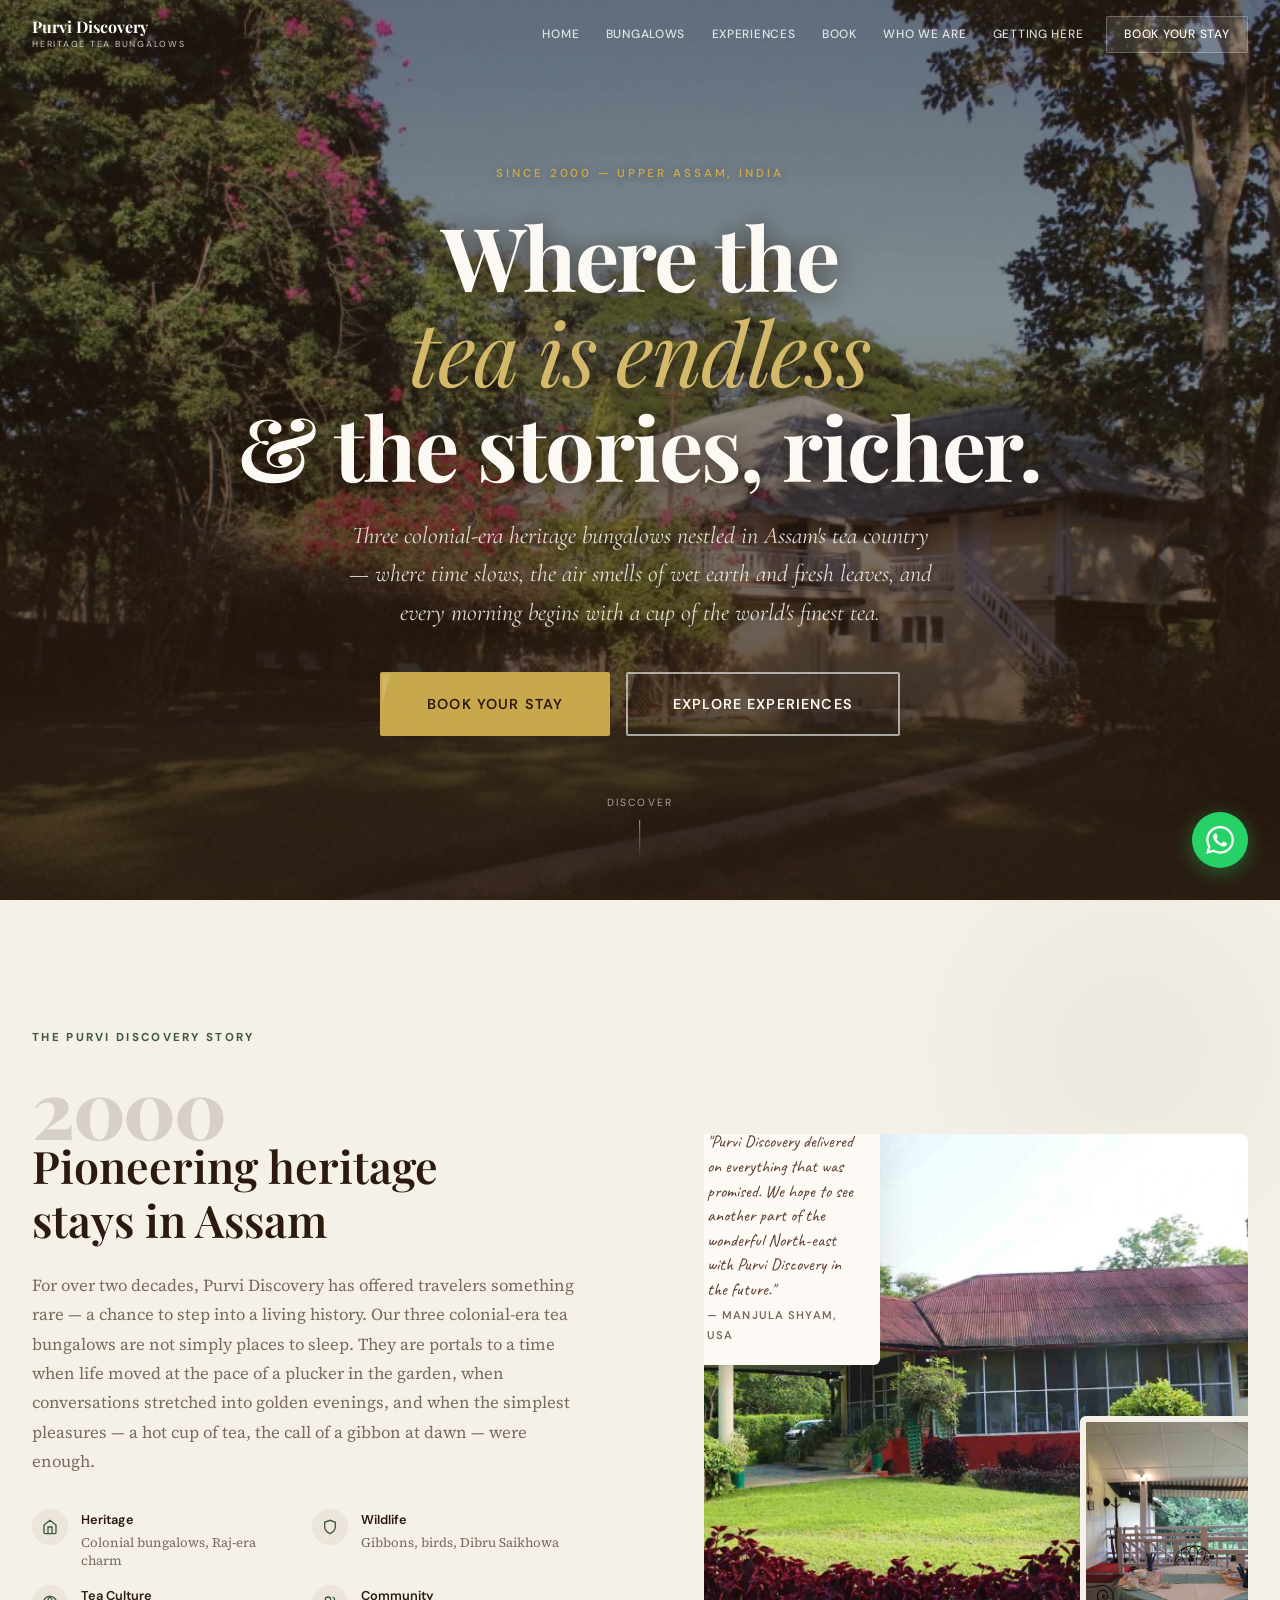
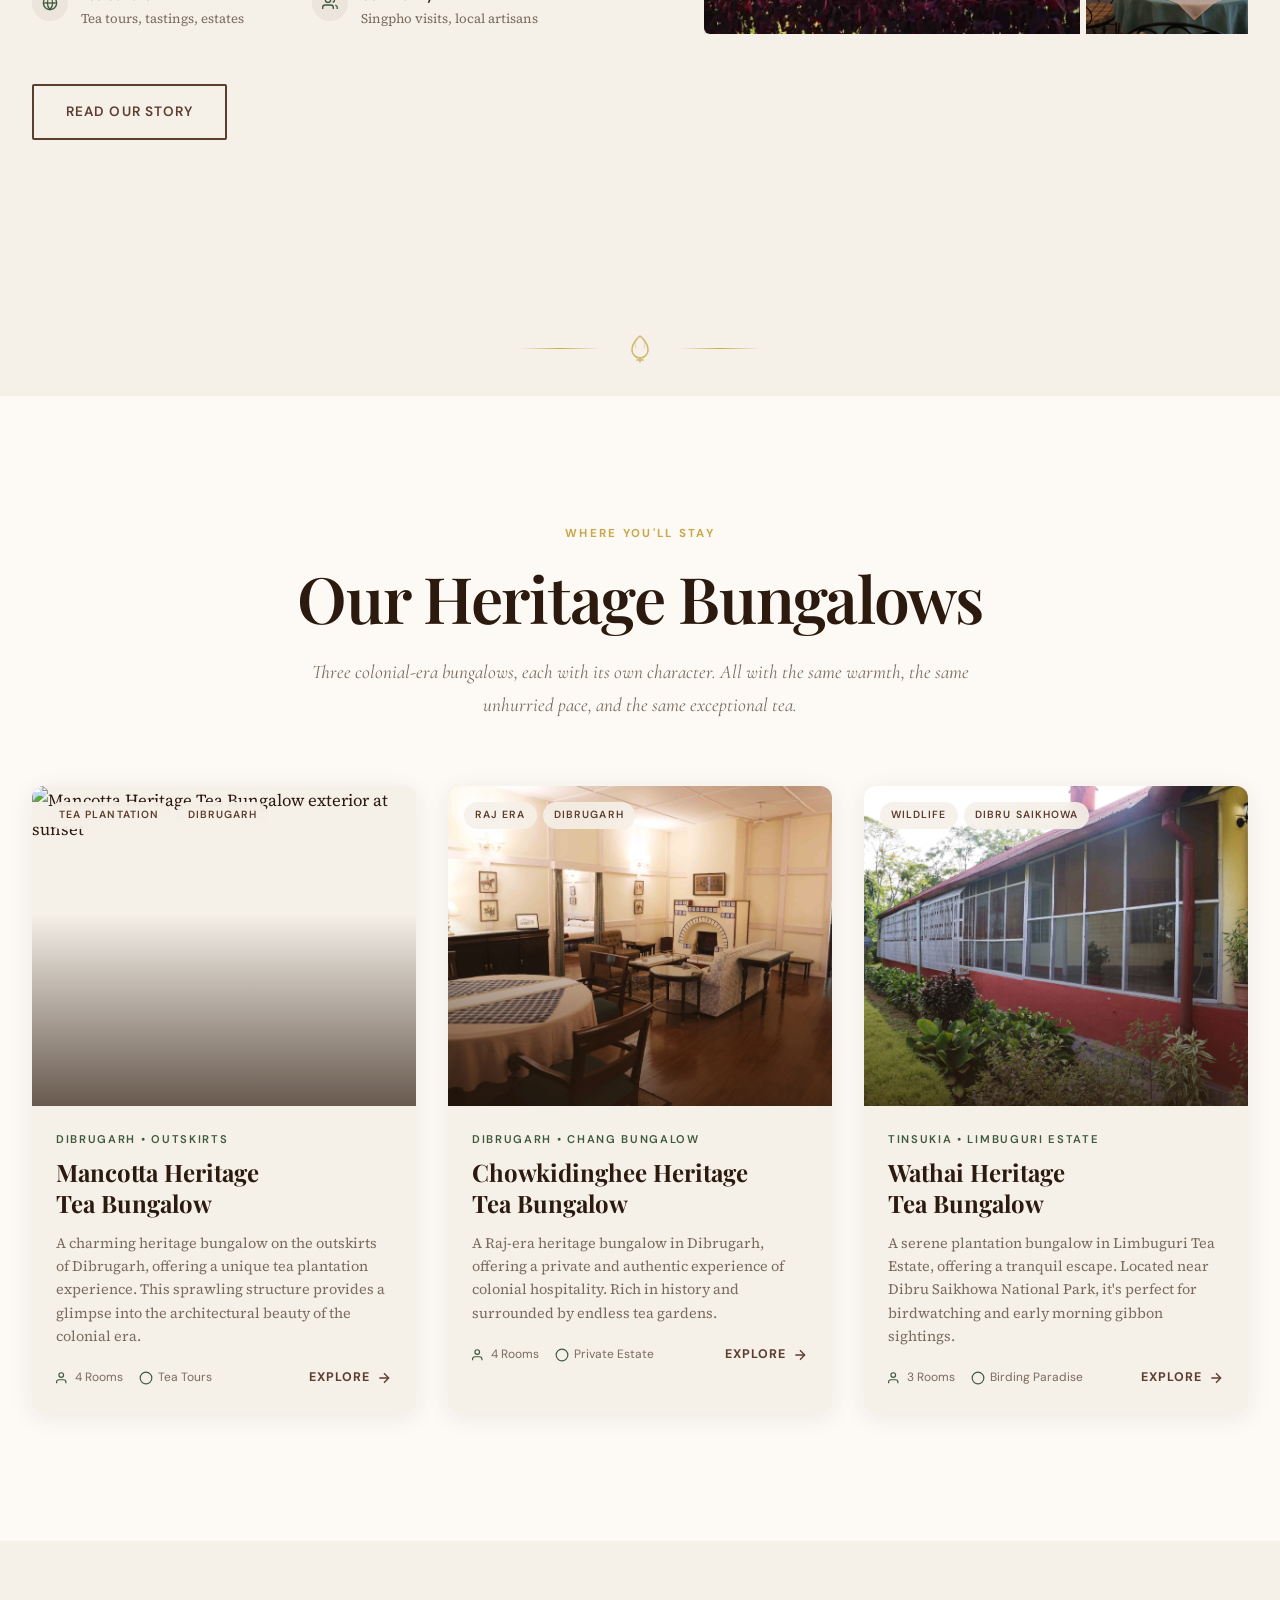
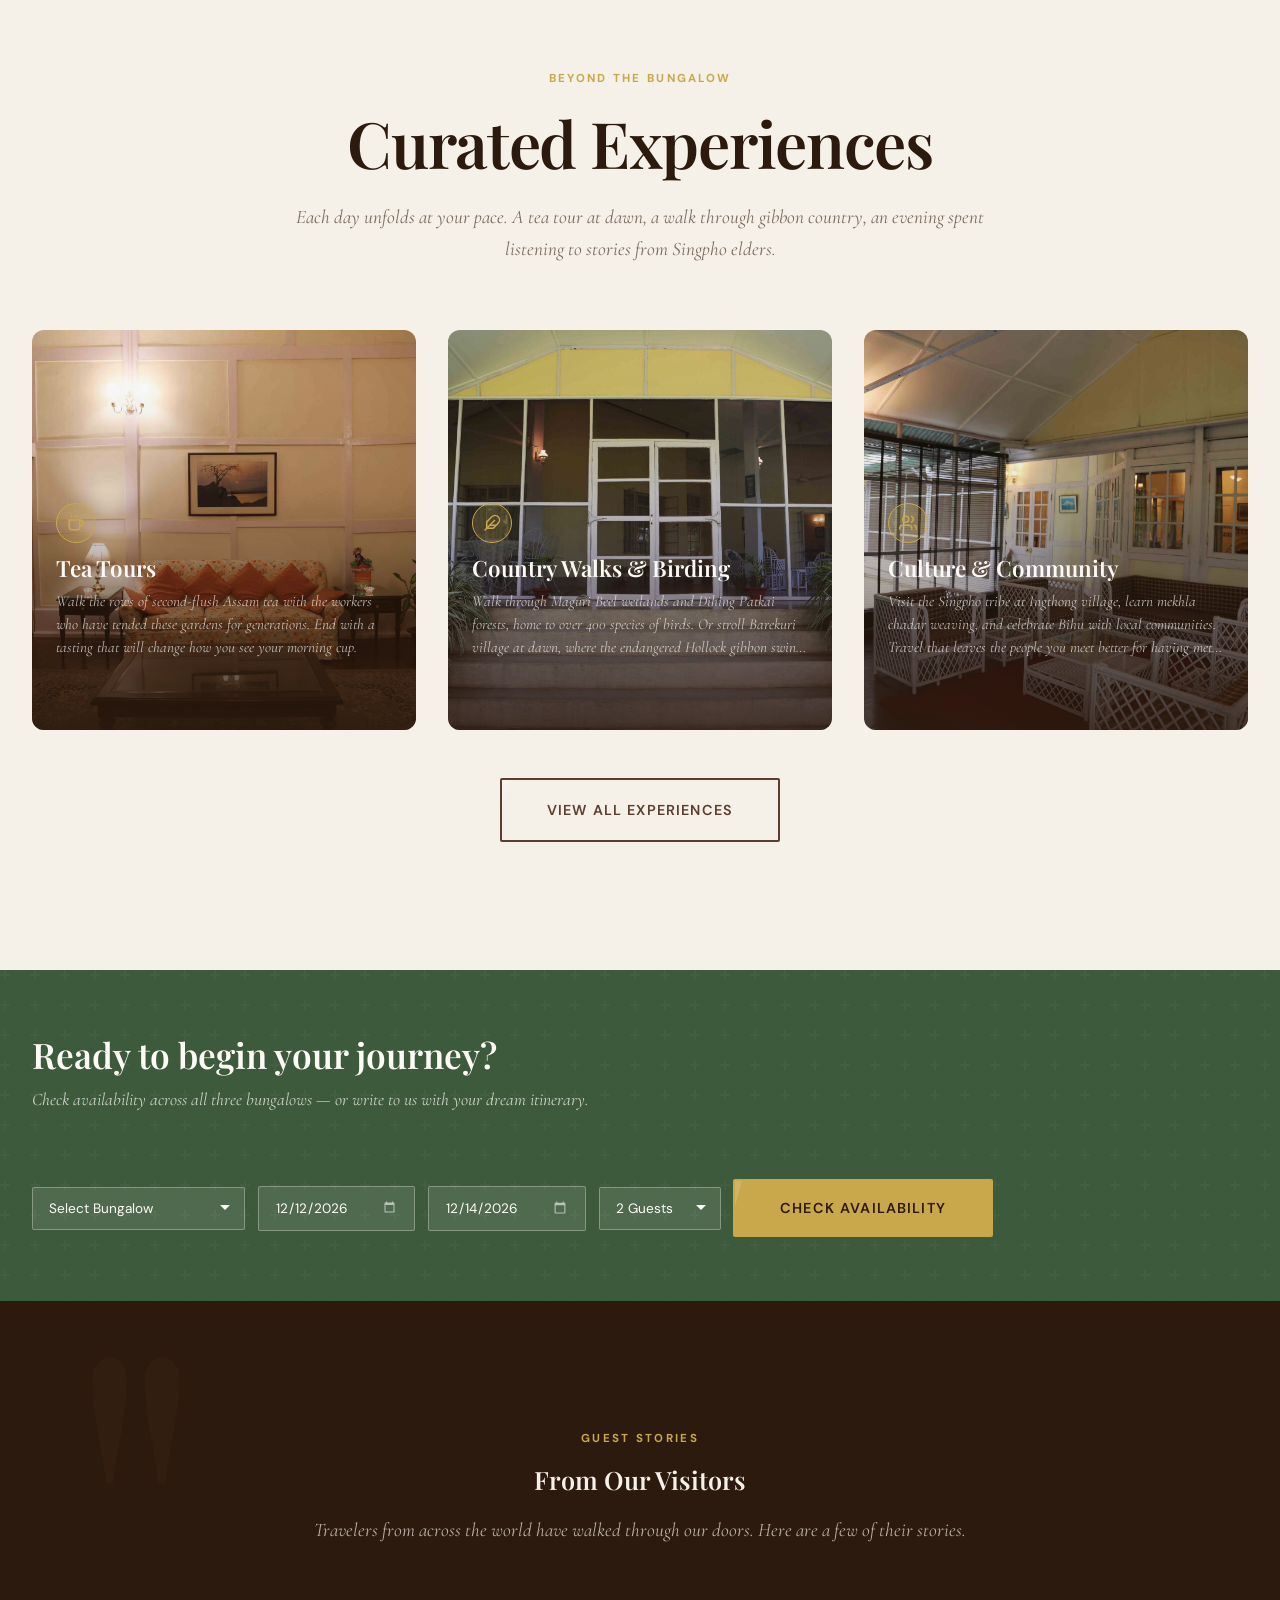
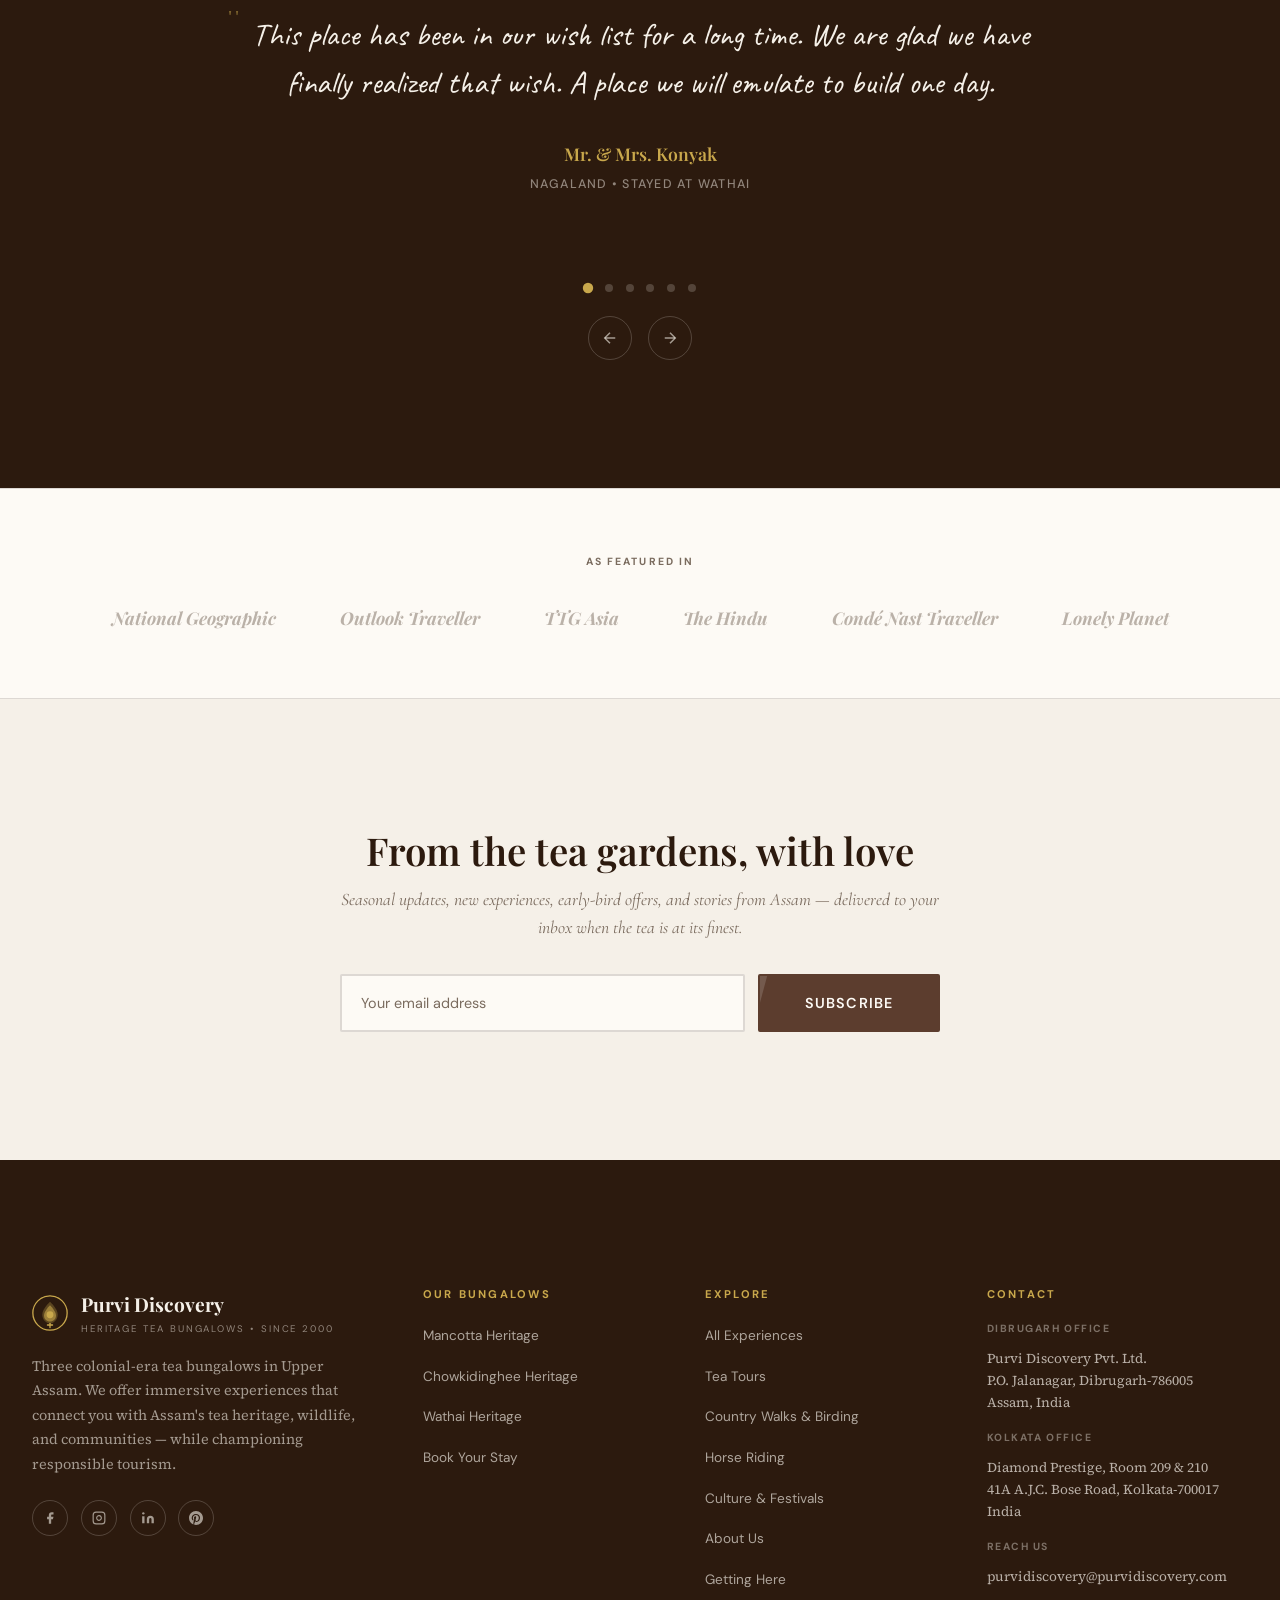
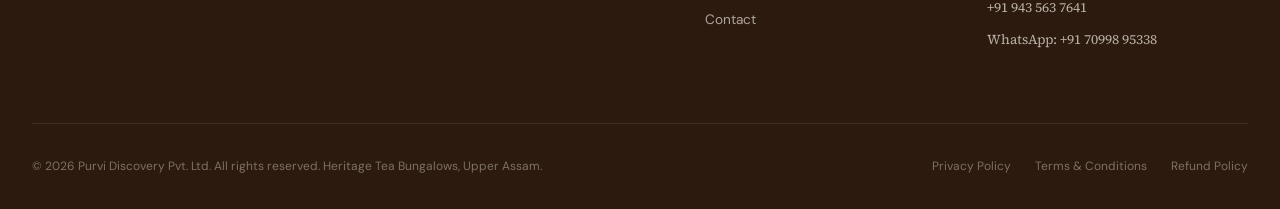
==== commit 82aeaf9e: "Add preset dates, faster animations, and micro-interactions" ====
--- a/index.html
+++ b/index.html
@@ -488,8 +488,8 @@
             <option value="10891">Chowkidinghee Heritage</option>
             <option value="10893">Wathai Heritage</option>
           </select>
-          <input type="date" class="availability__input" aria-label="Check-in date" placeholder="Check-in">
-          <input type="date" class="availability__input" aria-label="Check-out date" placeholder="Check-out">
+          <input type="date" id="avail-checkin" class="availability__input" aria-label="Check-in date" placeholder="Check-in">
+          <input type="date" id="avail-checkout" class="availability__input" aria-label="Check-out date" placeholder="Check-out">
           <select class="availability__select" aria-label="Number of guests">
             <option value="1">1 Guest</option>
             <option value="2" selected>2 Guests</option>
--- a/assets/css/style.css
+++ b/assets/css/style.css
@@ -52,6 +52,7 @@
 html {
   scroll-behavior: smooth;
   font-size: 16px;
+  overflow-x: hidden;
 }
 
 body {
@@ -512,8 +513,13 @@
   background: var(--deep-bark);
 }
 
+.nav.scrolled .nav__hamburger:hover {
+  background: rgba(44, 26, 14, 0.1);
+}
+
 .nav__hamburger.active span:nth-child(1) {
   transform: rotate(45deg) translate(5px, 5px);
+  background: var(--warm-white) !important;
 }
 .nav__hamburger.active span:nth-child(2) {
   opacity: 0;
@@ -521,6 +527,7 @@
 }
 .nav__hamburger.active span:nth-child(3) {
   transform: rotate(-45deg) translate(5px, -5px);
+  background: var(--warm-white) !important;
 }
 
 /* ── Mobile Nav Overlay ── */
@@ -547,9 +554,11 @@
   display: flex;
   align-items: center;
   justify-content: space-between;
-  padding: 1rem var(--space-md);
+  padding: 1rem 1rem;
   flex-shrink: 0;
   border-bottom: 1px solid rgba(245, 240, 232, 0.08);
+  min-width: 0;
+  overflow: hidden;
 }
 
 .nav__mobile-brand {
@@ -557,6 +566,13 @@
   align-items: center;
   gap: 0.75rem;
   text-decoration: none;
+  flex-shrink: 0;
+  min-width: 0;
+}
+
+.nav__mobile-brand > div {
+  min-width: 0;
+  white-space: nowrap;
 }
 
 .nav__mobile-logo-text {
@@ -564,6 +580,7 @@
   font-size: 1rem;
   font-weight: 700;
   color: var(--cream);
+  white-space: nowrap;
 }
 
 .nav__mobile-logo-sub {
@@ -573,33 +590,37 @@
   text-transform: uppercase;
   color: rgba(245, 240, 232, 0.5);
   display: block;
+  white-space: nowrap;
 }
 
 .nav__mobile-close {
   width: 36px;
   height: 36px;
+  min-width: 36px;
   border-radius: 50%;
-  background: rgba(245, 240, 232, 0.08);
-  border: 1px solid rgba(245, 240, 232, 0.15);
+  background: rgba(245, 240, 232, 0.1);
+  border: 1px solid rgba(245, 240, 232, 0.2);
   display: flex;
   align-items: center;
   justify-content: center;
   color: var(--cream);
-  font-size: 1.2rem;
+  font-size: 1.5rem;
+  font-weight: 300;
   cursor: pointer;
-  transition: all var(--transition-fast);
+  transition: all 0.25s ease;
   flex-shrink: 0;
   line-height: 1;
+  padding: 0;
 }
 
 .nav__mobile-close:hover {
-  background: rgba(245, 240, 232, 0.15);
-  transform: rotate(90deg);
+  background: rgba(245, 240, 232, 0.2);
+  transform: scale(1.1);
 }
 
 .nav__mobile-body {
   flex: 1;
-  padding: 2rem var(--space-md) 2rem;
+  padding: 2rem 1.5rem 2rem;
   overflow-y: auto;
   -webkit-overflow-scrolling: touch;
 }
@@ -659,7 +680,7 @@
 }
 
 .nav__mobile-footer {
-  padding: 1.5rem var(--space-md);
+  padding: 1.5rem 1rem;
   border-top: 1px solid rgba(245, 240, 232, 0.08);
   flex-shrink: 0;
 }
@@ -711,7 +732,7 @@
 /* Mobile: compact nav */
 @media (max-width: 640px) {
   .nav__inner {
-    padding: 0 var(--space-sm);
+    padding: 0 1rem;
   }
   .nav__logo-text {
     font-size: 0.9rem;
@@ -719,11 +740,59 @@
   .nav__logo-sub {
     font-size: 0.5rem;
   }
+  .nav__mobile-top {
+    padding: 0.75rem 1rem;
+    gap: 0.5rem;
+  }
+  .nav__mobile-body {
+    padding: 1.5rem 1rem 1.5rem;
+  }
   .nav__mobile-link {
     font-size: 1.4rem;
+    padding: 0.6rem 0;
+  }
+  .nav__mobile-logo-text {
+    font-size: 0.9rem;
+  }
+  .nav__mobile-logo-sub {
+    font-size: 0.5rem;
+  }
+  .nav__mobile-close {
+    width: 32px;
+    height: 32px;
+    min-width: 32px;
   }
   .container, .container--narrow {
     padding: 0 1rem;
+  }
+
+  /* Image overflow fixes */
+  .bungalow-intro__main-img {
+    height: 280px;
+  }
+  .bungalow-intro__thumbs {
+    grid-template-columns: repeat(4, 1fr);
+    gap: 0.5rem;
+  }
+  .bungalow-intro__thumb {
+    height: 60px;
+  }
+  .page-hero {
+    height: 45vh;
+    min-height: 320px;
+  }
+  .bungalow-card__media {
+    height: 220px;
+  }
+  .exp-full-card__img-wrap {
+    height: 200px;
+  }
+  .exp-card {
+    height: 300px;
+  }
+  .story__img-accent {
+    width: 80px !important;
+    height: 100px !important;
   }
 }
 
@@ -741,8 +810,81 @@
     gap: var(--space-md);
   }
   .nav__mobile-link {
-    font-size: 1.25rem;
-  }
+    font-size: 1.2rem;
+  }
+  .nav__mobile-top {
+    padding: 0.625rem 0.875rem;
+  }
+  .nav__mobile-logo-text {
+    font-size: 0.8rem;
+  }
+  .nav__mobile-logo-sub {
+    font-size: 0.45rem;
+  }
+  .nav__mobile-body {
+    padding: 1rem 0.875rem 1rem;
+  }
+  .bungalow-intro__main-img {
+    height: 220px;
+  }
+  .bungalow-intro__thumbs {
+    grid-template-columns: repeat(4, 1fr);
+    gap: 0.4rem;
+  }
+  .bungalow-intro__thumb {
+    height: 50px;
+  }
+  .page-hero {
+    height: 40vh;
+    min-height: 280px;
+  }
+}
+
+/* ─── MICRO-INTERACTIONS ─── */
+
+/* Button press effect */
+.btn:active {
+  transform: scale(0.97) !important;
+  transition: transform 0.1s ease !important;
+}
+
+/* Input focus glow */
+input:focus-visible,
+textarea:focus-visible,
+select:focus-visible {
+  outline: 2px solid var(--brass);
+  outline-offset: 2px;
+  border-color: var(--brass) !important;
+}
+
+/* Scroll indicator bounce */
+.hero__scroll {
+  animation: scrollBounce 2s ease-in-out 1.5s infinite;
+}
+
+@keyframes scrollBounce {
+  0%, 100% { transform: translateX(-50%) translateY(0); }
+  50% { transform: translateX(-50%) translateY(6px); }
+}
+
+/* Nav link underline slide */
+.nav__link {
+  position: relative;
+}
+
+.nav__link::after {
+  content: '';
+  position: absolute;
+  bottom: -2px;
+  left: 0;
+  width: 0;
+  height: 1px;
+  background: var(--brass);
+  transition: width 0.3s ease;
+}
+
+.nav__link:hover::after {
+  width: 100%;
 }
 
 /* ─── HERO ─── */
@@ -760,6 +902,7 @@
   position: absolute;
   inset: 0;
   z-index: 0;
+  background-color: rgba(44, 26, 14, 0.5);
 }
 
 .hero__img {
@@ -804,9 +947,7 @@
   text-transform: uppercase;
   color: var(--brass);
   margin-bottom: 1.5rem;
-  opacity: 0;
-  transform: translateY(20px);
-  animation: fadeUp 0.8s ease-out 0.3s forwards;
+  animation: fadeUp 0.5s ease-out 0.15s both;
   text-shadow: 0 1px 8px rgba(44, 26, 14, 0.4);
 }
 
@@ -818,9 +959,7 @@
   line-height: 1.08;
   letter-spacing: -0.02em;
   margin-bottom: 1.5rem;
-  opacity: 0;
-  transform: translateY(30px);
-  animation: fadeUp 1s ease-out 0.6s forwards;
+  animation: fadeUp 0.6s ease-out 0.3s both;
   text-shadow: 0 2px 20px rgba(44, 26, 14, 0.5), 0 4px 40px rgba(44, 26, 14, 0.3);
 }
 
@@ -838,9 +977,7 @@
   max-width: 600px;
   margin: 0 auto 2.5rem;
   line-height: 1.6;
-  opacity: 0;
-  transform: translateY(25px);
-  animation: fadeUp 0.9s ease-out 0.9s forwards;
+  animation: fadeUp 0.5s ease-out 0.5s both;
   text-shadow: 0 1px 12px rgba(44, 26, 14, 0.4);
 }
 
@@ -850,9 +987,7 @@
   justify-content: center;
   gap: 1rem;
   flex-wrap: wrap;
-  opacity: 0;
-  transform: translateY(20px);
-  animation: fadeUp 0.8s ease-out 1.2s forwards;
+  animation: fadeUp 0.5s ease-out 0.7s both;
 }
 
 .hero__scroll {
@@ -887,10 +1022,12 @@
 }
 
 @keyframes fadeUp {
+  from { opacity: 0; transform: translateY(20px); }
   to { opacity: 1; transform: translateY(0); }
 }
 
 @keyframes fadeIn {
+  from { opacity: 0; }
   to { opacity: 1; }
 }
 
@@ -1090,6 +1227,7 @@
   opacity: 0;
   transform: translateX(30px);
   transition: all 0.8s cubic-bezier(0.25, 0.46, 0.45, 0.94) 0.2s;
+  overflow: hidden;
 }
 
 .story__visual.visible {
@@ -1157,6 +1295,13 @@
   .story__img-main {
     height: 350px;
   }
+  .story__img-accent {
+    right: -1rem;
+    bottom: -1rem;
+    width: 150px;
+    height: 180px;
+    border-width: 4px;
+  }
 }
 
 /* ─── BUNGALOWS SHOWCASE ─── */
@@ -1189,7 +1334,8 @@
 }
 
 .bungalow-card:hover {
-  transform: translateY(-8px);
+  transform: translateY(-6px);
+  box-shadow: 0 12px 40px rgba(44, 26, 14, 0.18);
   box-shadow: var(--shadow-deep);
 }
 
@@ -1334,6 +1480,19 @@
   }
   .bungalow-card__media {
     height: 260px;
+  }
+  .story__img-main {
+    height: 240px;
+  }
+  .story__img-accent {
+    width: 100px;
+    height: 120px;
+    right: -0.5rem;
+    bottom: -0.5rem;
+    border-width: 3px;
+  }
+  .story__annotation {
+    display: none;
   }
 }
 
@@ -1358,11 +1517,17 @@
   cursor: pointer;
   opacity: 0;
   transform: translateY(30px);
+  transition: transform 0.3s ease, box-shadow 0.3s ease;
 }
 
 .exp-card.visible {
   opacity: 1;
   transform: translateY(0);
+}
+
+.exp-card:hover {
+  transform: translateY(-4px);
+  box-shadow: 0 12px 40px rgba(44, 26, 14, 0.2);
 }
 
 .exp-card__img {
@@ -2083,11 +2248,18 @@
   box-shadow: 0 4px 20px rgba(37, 211, 102, 0.4);
   transition: all var(--transition-spring);
   cursor: pointer;
+  animation: whatsappPulse 3s ease-in-out infinite;
+}
+
+@keyframes whatsappPulse {
+  0%, 100% { box-shadow: 0 4px 20px rgba(37, 211, 102, 0.4); }
+  50% { box-shadow: 0 4px 30px rgba(37, 211, 102, 0.7), 0 0 0 10px rgba(37, 211, 102, 0.1); }
 }
 
 .whatsapp-sticky:hover {
   transform: scale(1.1);
   box-shadow: 0 6px 30px rgba(37, 211, 102, 0.5);
+  animation: none;
 }
 
 .whatsapp-sticky svg {
@@ -2497,6 +2669,41 @@
   box-shadow: var(--shadow-warm);
 }
 
+/* Footer link hover */
+.footer__link {
+  position: relative;
+  display: inline-block;
+}
+
+.footer__link::after {
+  content: '';
+  position: absolute;
+  bottom: -1px;
+  left: 0;
+  width: 0;
+  height: 1px;
+  background: var(--brass);
+  transition: width 0.3s ease;
+}
+
+.footer__link:hover {
+  color: var(--brass);
+}
+
+.footer__link:hover::after {
+  width: 100%;
+}
+
+/* Testimonial card hover */
+.testimonial-card {
+  transition: transform 0.3s ease, box-shadow 0.3s ease;
+}
+
+.testimonial-card:hover {
+  transform: translateY(-3px);
+  box-shadow: var(--shadow-soft);
+}
+
 .exp-full-card__img-wrap {
   position: relative;
   height: 240px;
@@ -2859,14 +3066,16 @@
   background: var(--warm-white);
   font-size: 0.9rem;
   color: var(--deep-bark);
-  transition: border-color var(--transition-fast);
+  transition: border-color 0.2s ease, box-shadow 0.2s ease, transform 0.2s ease;
 }
 
 .form-input:focus,
 .form-textarea:focus,
 .form-select:focus {
   outline: none;
-  border-color: var(--tea-brown);
+  border-color: var(--brass);
+  box-shadow: 0 0 0 3px rgba(201, 168, 76, 0.15);
+  transform: translateY(-1px);
 }
 
 .form-input::placeholder,
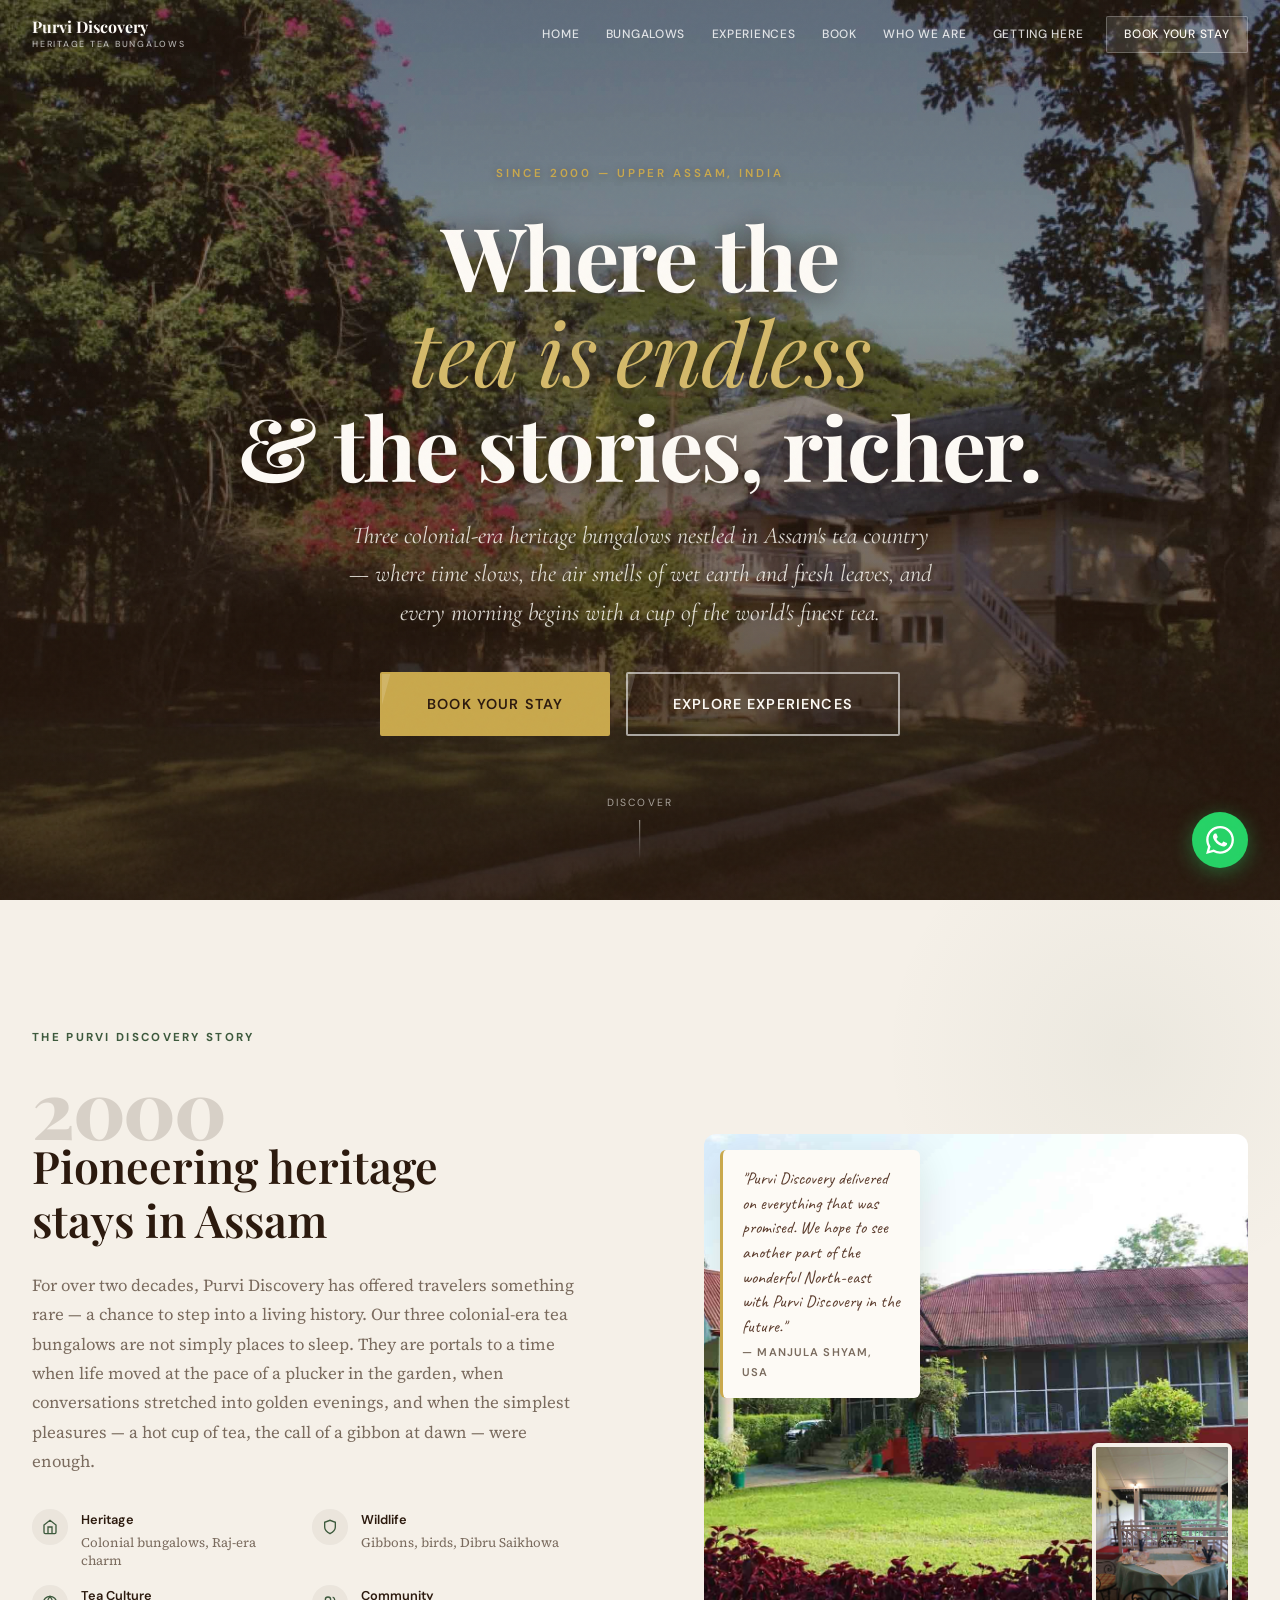
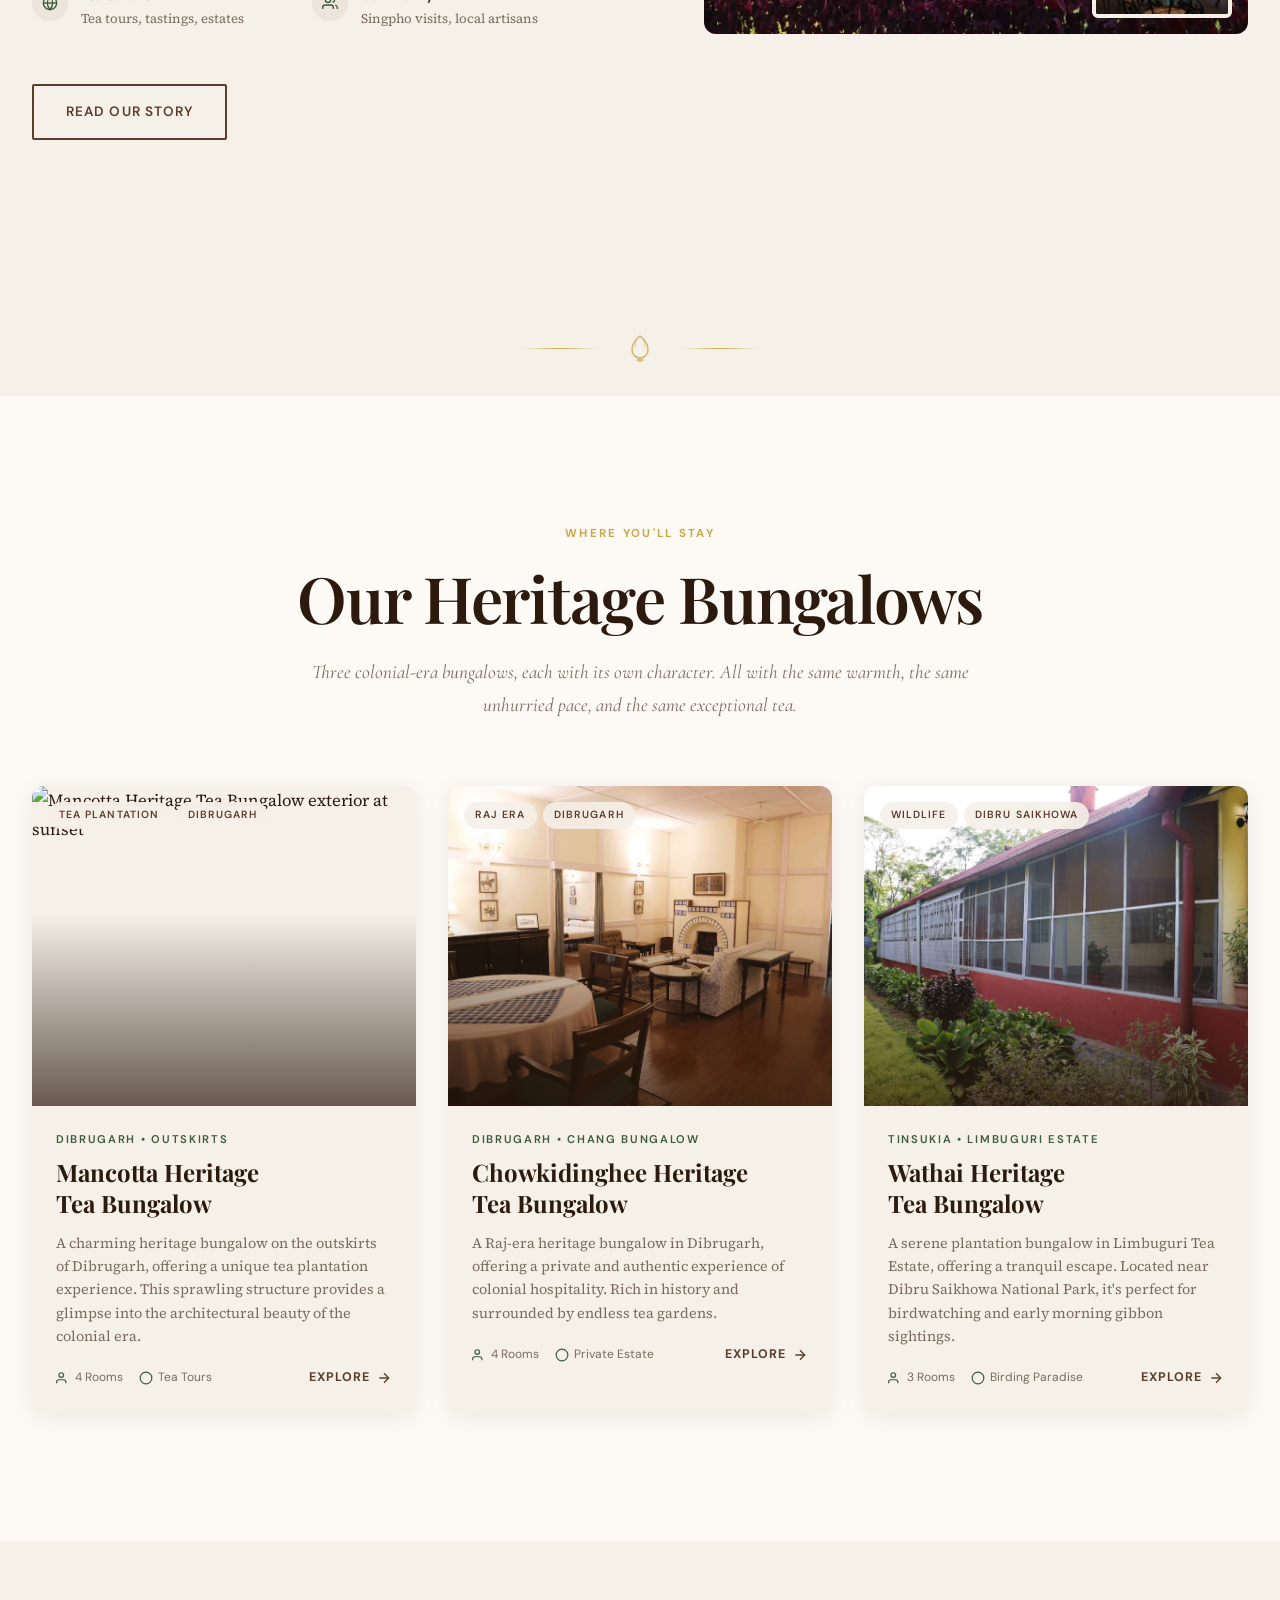
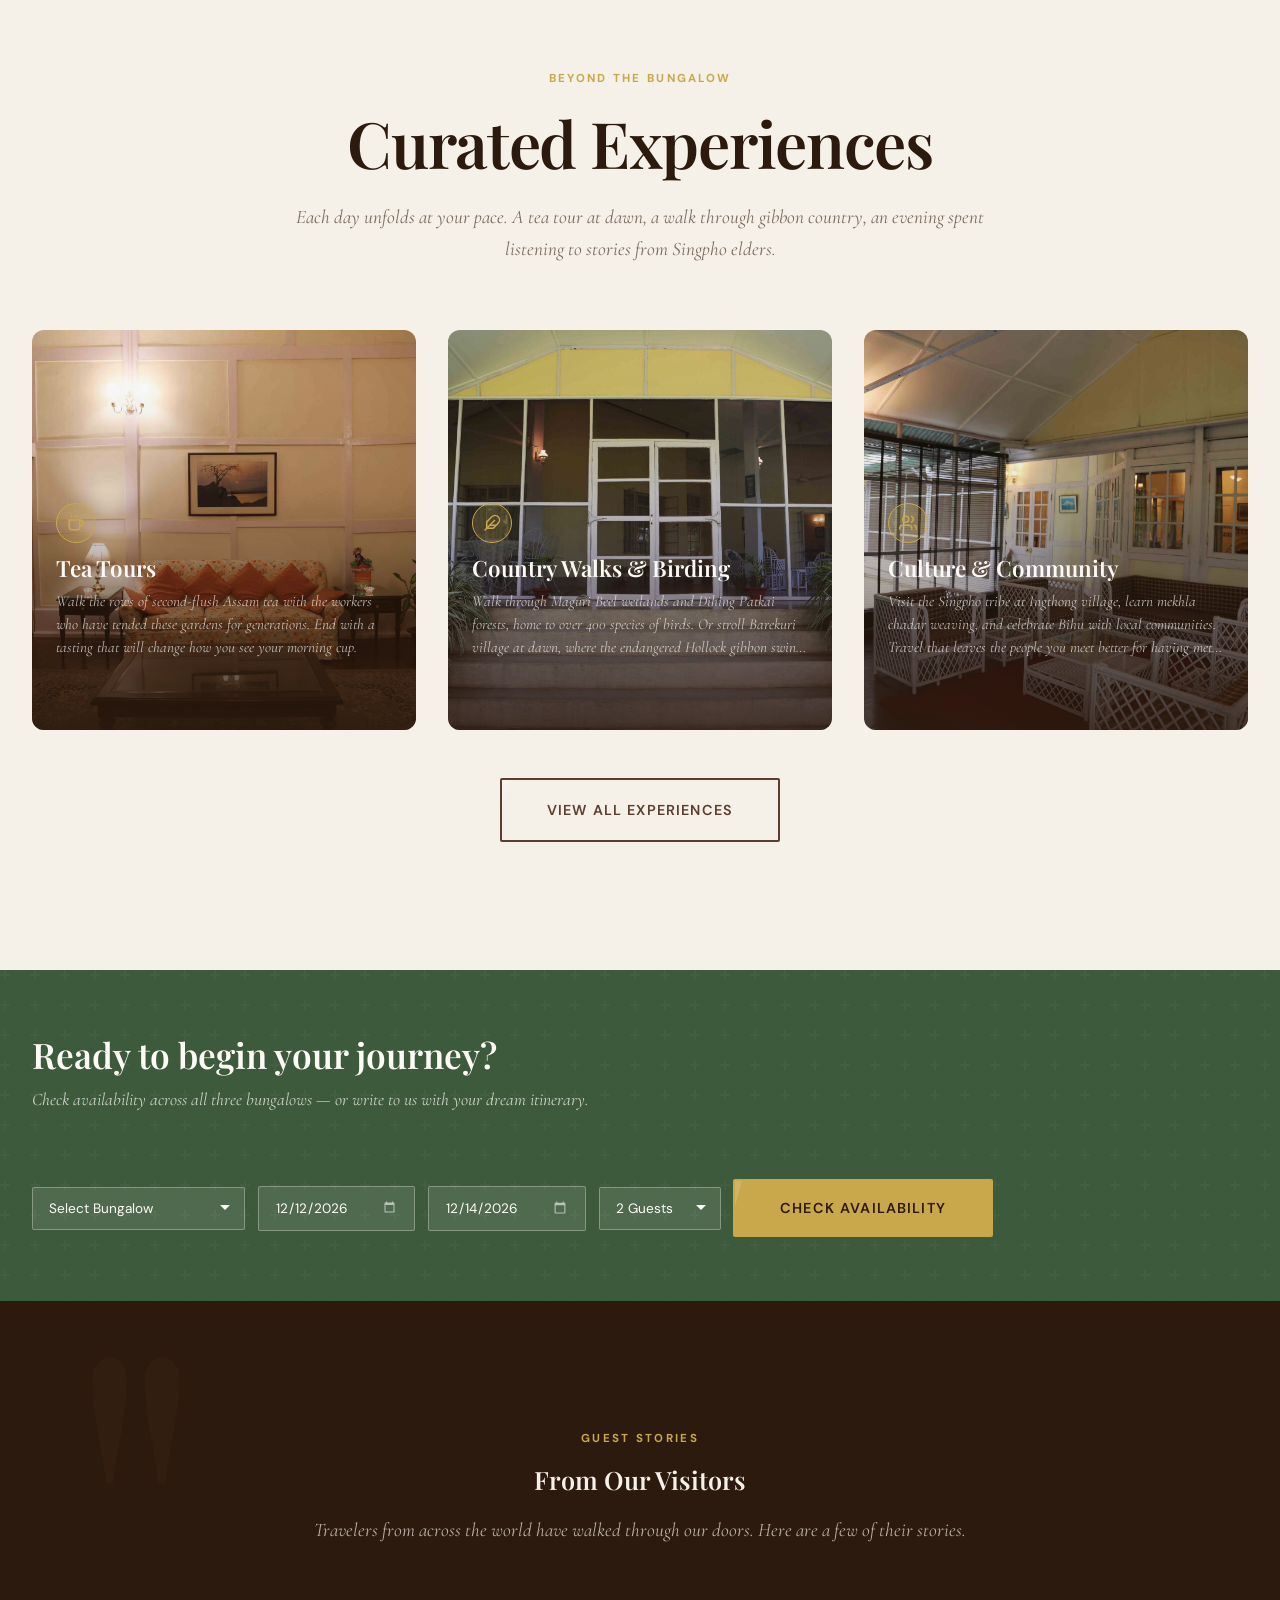
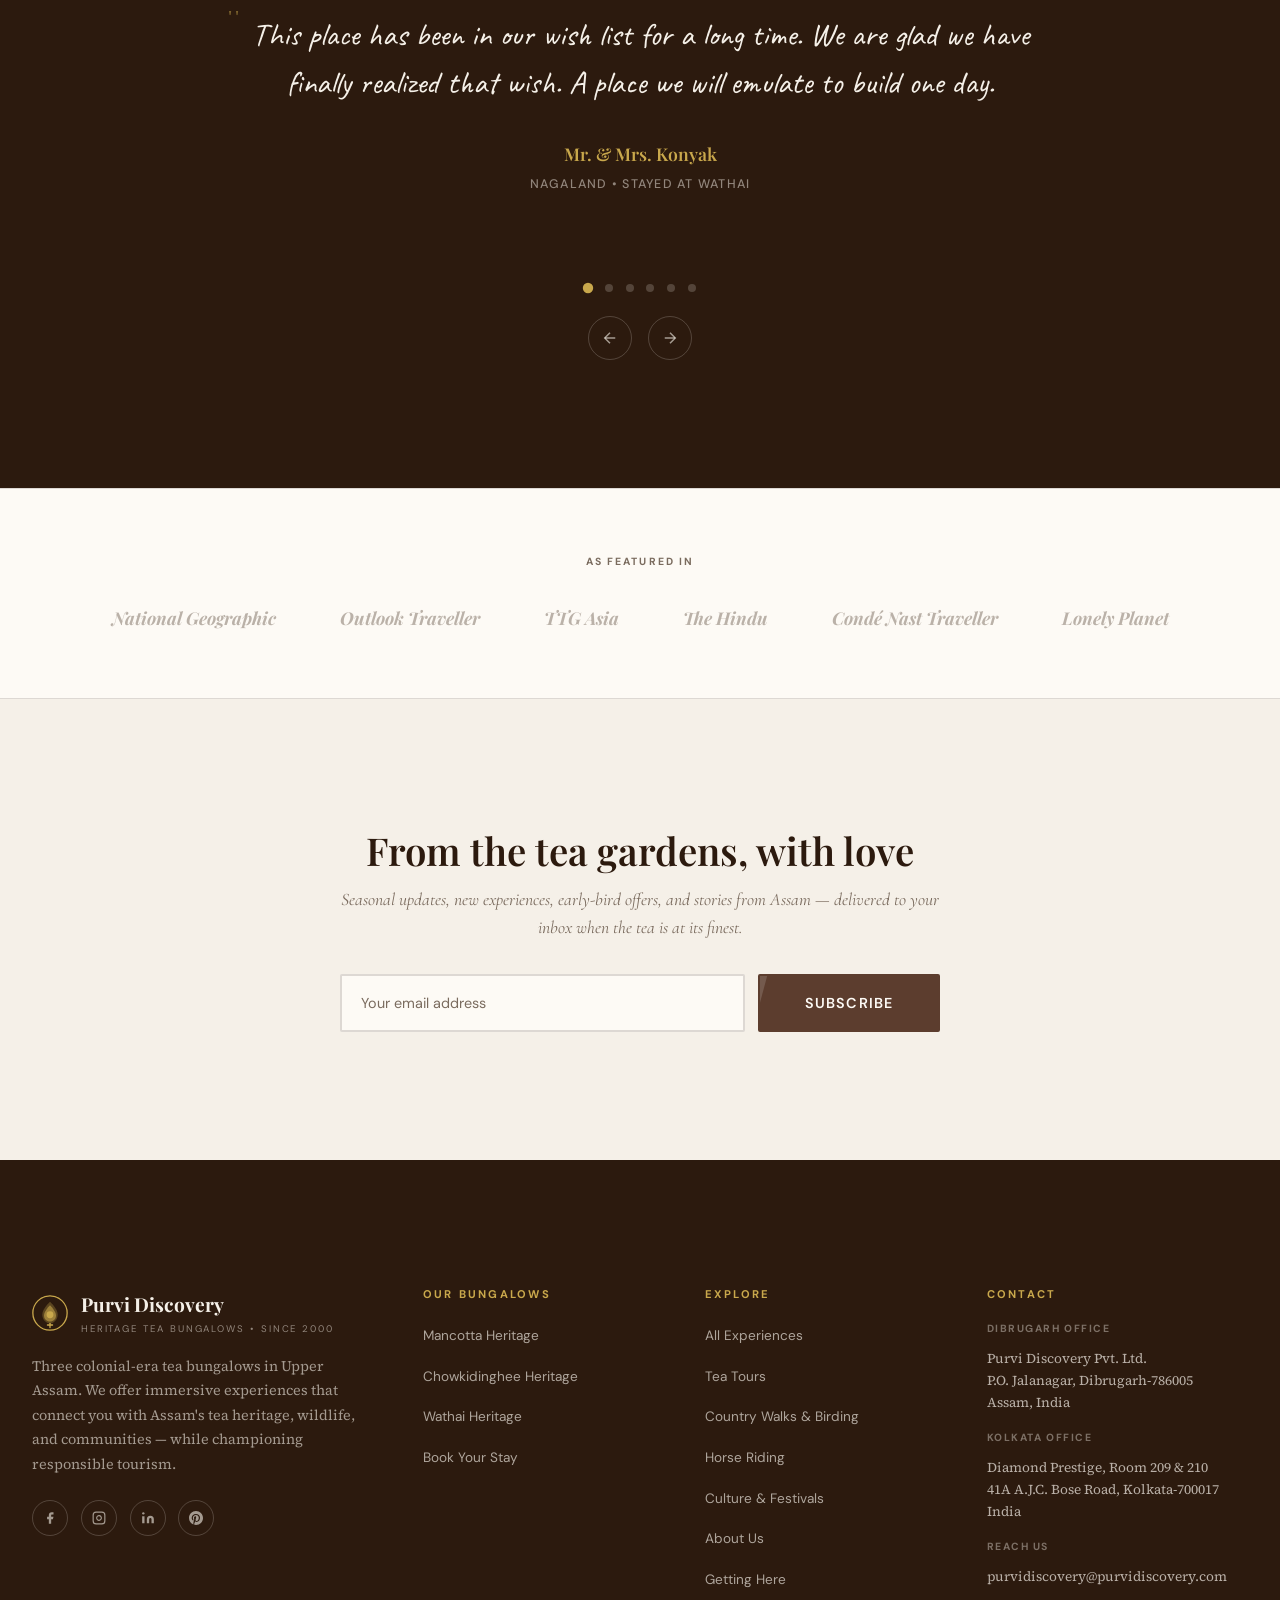
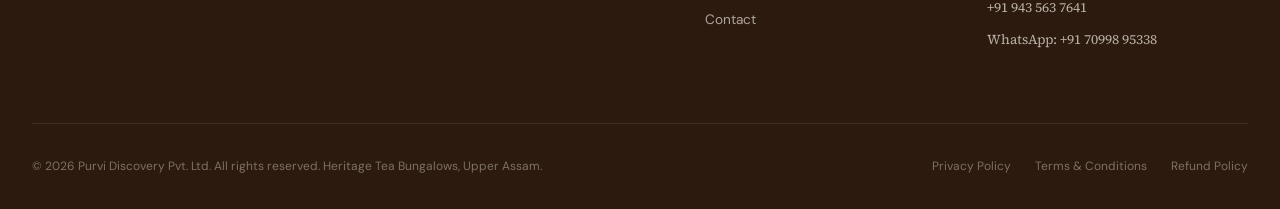
==== commit 342b9645: "Mobile nav: hamburger stays, close X button in overlay top-right" ====
--- a/index.html
+++ b/index.html
@@ -59,7 +59,12 @@
           <span class="nav__mobile-logo-sub">Heritage Tea Bungalows</span>
         </div>
       </a>
-      <button class="nav__mobile-close" id="navMobileClose" aria-label="Close menu">&times;</button>
+      <button class="nav__mobile-close" id="navMobileClose" aria-label="Close menu">
+        <svg width="18" height="18" viewBox="0 0 24 24" fill="none" stroke="currentColor" stroke-width="2" stroke-linecap="round">
+          <line x1="18" y1="6" x2="6" y2="18"/>
+          <line x1="6" y1="6" x2="18" y2="18"/>
+        </svg>
+      </button>
     </div>
 
     <div class="nav__mobile-body">
--- a/assets/css/style.css
+++ b/assets/css/style.css
@@ -483,16 +483,18 @@
   display: none;
   flex-direction: column;
   justify-content: center;
+  align-items: center;
   gap: 5px;
-  width: 36px;
-  height: 36px;
+  width: 44px;
+  height: 44px;
   cursor: pointer;
   background: none;
   border: none;
-  padding: 6px;
+  padding: 10px;
   border-radius: var(--radius-sm);
-  transition: background var(--transition-fast);
+  transition: background 0.2s ease;
   z-index: 1001;
+  flex-shrink: 0;
 }
 
 .nav__hamburger:hover {
@@ -501,12 +503,11 @@
 
 .nav__hamburger span {
   display: block;
-  width: 100%;
+  width: 22px;
   height: 2px;
   background: var(--warm-white);
-  transition: all var(--transition-smooth);
   border-radius: 2px;
-  transform-origin: center;
+  transition: background 0.2s ease;
 }
 
 .nav.scrolled .nav__hamburger span {
@@ -514,35 +515,24 @@
 }
 
 .nav.scrolled .nav__hamburger:hover {
-  background: rgba(44, 26, 14, 0.1);
-}
-
-.nav__hamburger.active span:nth-child(1) {
-  transform: rotate(45deg) translate(5px, 5px);
-  background: var(--warm-white) !important;
-}
-.nav__hamburger.active span:nth-child(2) {
-  opacity: 0;
-  transform: scaleX(0);
-}
-.nav__hamburger.active span:nth-child(3) {
-  transform: rotate(-45deg) translate(5px, -5px);
-  background: var(--warm-white) !important;
+  background: rgba(44, 26, 14, 0.08);
 }
 
 /* ── Mobile Nav Overlay ── */
 .nav__mobile {
   position: fixed;
   inset: 0;
-  background: var(--deep-bark);
+  background: rgba(30, 18, 10, 0.97);
+  backdrop-filter: blur(20px);
+  -webkit-backdrop-scrolling: touch;
   z-index: 999;
   display: flex;
   flex-direction: column;
   opacity: 0;
   pointer-events: none;
-  transition: opacity var(--transition-smooth);
+  transition: opacity 0.3s ease;
   overflow-y: auto;
-  -webkit-overflow-scrolling: touch;
+  overflow-x: hidden;
 }
 
 .nav__mobile.active {
@@ -550,160 +540,173 @@
   pointer-events: all;
 }
 
+/* ── Mobile Top Bar ── */
 .nav__mobile-top {
   display: flex;
   align-items: center;
   justify-content: space-between;
-  padding: 1rem 1rem;
+  padding: 1rem 1.25rem;
+  flex-shrink: 0;
+  min-width: 0;
+}
+
+.nav__mobile-brand {
+  display: flex;
+  align-items: center;
+  gap: 0.6rem;
+  text-decoration: none;
+  flex-shrink: 0;
+  min-width: 0;
+}
+
+.nav__mobile-logo-text {
+  font-family: var(--font-display);
+  font-size: 0.95rem;
+  font-weight: 700;
+  color: var(--cream);
+  letter-spacing: -0.01em;
+  line-height: 1.2;
+}
+
+.nav__mobile-logo-sub {
+  font-family: var(--font-ui);
+  font-size: 0.48rem;
+  letter-spacing: 0.15em;
+  text-transform: uppercase;
+  color: rgba(245, 240, 232, 0.45);
+  display: block;
+  line-height: 1;
+}
+
+.nav__mobile-close {
+  width: 44px;
+  height: 44px;
+  border-radius: 50%;
+  background: rgba(245, 240, 232, 0.08);
+  border: 1px solid rgba(245, 240, 232, 0.15);
+  display: flex;
+  align-items: center;
+  justify-content: center;
+  cursor: pointer;
+  transition: all 0.2s ease;
+  flex-shrink: 0;
+  padding: 0;
+  color: rgba(245, 240, 232, 0.7);
+}
+
+.nav__mobile-close:hover {
+  background: rgba(245, 240, 232, 0.15);
+  color: var(--cream);
+  transform: rotate(90deg);
+}
+
+/* ── Mobile Body / Links ── */
+.nav__mobile-body {
+  flex: 1;
+  padding: 0.5rem 1.25rem 2rem;
+  overflow-y: auto;
+}
+
+.nav__mobile-links {
+  list-style: none;
+  padding: 0;
+  margin: 0;
+}
+
+.nav__mobile-link {
+  display: block;
+  font-family: var(--font-display);
+  font-size: 1.5rem;
+  font-weight: 600;
+  color: rgba(245, 240, 232, 0.75);
+  padding: 0.85rem 0;
+  text-align: left;
+  transition: color 0.2s ease, transform 0.2s ease;
+  line-height: 1.2;
+  border-bottom: 1px solid rgba(245, 240, 232, 0.06);
+}
+
+.nav__mobile-link:first-child {
+  border-top: 1px solid rgba(245, 240, 232, 0.06);
+}
+
+.nav__mobile-link:hover,
+.nav__mobile-link:active {
+  color: var(--brass);
+  transform: translateX(4px);
+}
+
+.nav__mobile-link--highlight {
+  color: var(--brass);
+}
+
+/* ── Mobile Footer ── */
+.nav__mobile-footer {
+  padding: 1.25rem 1.25rem;
+  border-top: 1px solid rgba(245, 240, 232, 0.06);
+  flex-shrink: 0;
+}
+
+.nav__mobile-footer-contact {
+  display: flex;
+  flex-direction: column;
+  gap: 0.35rem;
+}
+
+.nav__mobile-footer-link {
+  font-family: var(--font-ui);
+  font-size: 0.78rem;
+  color: rgba(245, 240, 232, 0.4);
+  display: flex;
+  align-items: center;
+  gap: 0.5rem;
+  transition: color 0.2s ease;
+  text-decoration: none;
+}
+
+.nav__mobile-footer-link:hover {
+  color: var(--brass);
+}
+
+/* ── Mobile Nav Overlay ── */
+.nav__mobile {
+  position: fixed;
+  inset: 0;
+  background: rgba(30, 18, 10, 0.97);
+  backdrop-filter: blur(20px);
+  -webkit-backdrop-scrolling: touch;
+  z-index: 999;
+  display: flex;
+  flex-direction: column;
+  opacity: 0;
+  pointer-events: none;
+  transition: opacity 0.3s ease;
+  overflow-y: auto;
+  overflow-x: hidden;
+}
+
+.nav__mobile.active {
+  opacity: 1;
+  pointer-events: all;
+}
+
+.nav__mobile-top {
+  display: flex;
+  align-items: center;
+  justify-content: space-between;
+  padding: 1.25rem 1.25rem;
   flex-shrink: 0;
   border-bottom: 1px solid rgba(245, 240, 232, 0.08);
   min-width: 0;
-  overflow: hidden;
 }
 
 .nav__mobile-brand {
   display: flex;
   align-items: center;
-  gap: 0.75rem;
+  gap: 0.6rem;
   text-decoration: none;
   flex-shrink: 0;
   min-width: 0;
-}
-
-.nav__mobile-brand > div {
-  min-width: 0;
-  white-space: nowrap;
-}
-
-.nav__mobile-logo-text {
-  font-family: var(--font-display);
-  font-size: 1rem;
-  font-weight: 700;
-  color: var(--cream);
-  white-space: nowrap;
-}
-
-.nav__mobile-logo-sub {
-  font-family: var(--font-ui);
-  font-size: 0.55rem;
-  letter-spacing: 0.2em;
-  text-transform: uppercase;
-  color: rgba(245, 240, 232, 0.5);
-  display: block;
-  white-space: nowrap;
-}
-
-.nav__mobile-close {
-  width: 36px;
-  height: 36px;
-  min-width: 36px;
-  border-radius: 50%;
-  background: rgba(245, 240, 232, 0.1);
-  border: 1px solid rgba(245, 240, 232, 0.2);
-  display: flex;
-  align-items: center;
-  justify-content: center;
-  color: var(--cream);
-  font-size: 1.5rem;
-  font-weight: 300;
-  cursor: pointer;
-  transition: all 0.25s ease;
-  flex-shrink: 0;
-  line-height: 1;
-  padding: 0;
-}
-
-.nav__mobile-close:hover {
-  background: rgba(245, 240, 232, 0.2);
-  transform: scale(1.1);
-}
-
-.nav__mobile-body {
-  flex: 1;
-  padding: 2rem 1.5rem 2rem;
-  overflow-y: auto;
-  -webkit-overflow-scrolling: touch;
-}
-
-.nav__mobile-links {
-  list-style: none;
-  display: flex;
-  flex-direction: column;
-}
-
-.nav__mobile-link {
-  display: block;
-  font-family: var(--font-display);
-  font-size: 1.6rem;
-  font-weight: 600;
-  color: rgba(245, 240, 232, 0.8);
-  padding: 0.7rem 0;
-  border-bottom: 1px solid rgba(245, 240, 232, 0.06);
-  text-align: left;
-  transition: color var(--transition-fast), padding-left var(--transition-fast);
-  line-height: 1.3;
-}
-
-.nav__mobile-link:hover,
-.nav__mobile-link:focus {
-  color: var(--brass);
-  padding-left: 0.5rem;
-}
-
-.nav__mobile-link--highlight {
-  color: var(--brass);
-}
-
-.nav__mobile-divider {
-  height: 1px;
-  background: rgba(245, 240, 232, 0.1);
-  margin: 1.5rem 0;
-}
-
-.nav__mobile-sub-links {
-  list-style: none;
-  padding-left: 1rem;
-  margin-bottom: 0.5rem;
-}
-
-.nav__mobile-sub-link {
-  display: block;
-  font-family: var(--font-ui);
-  font-size: 0.9rem;
-  color: rgba(245, 240, 232, 0.55);
-  padding: 0.4rem 0;
-  transition: color var(--transition-fast);
-}
-
-.nav__mobile-sub-link:hover {
-  color: var(--brass);
-}
-
-.nav__mobile-footer {
-  padding: 1.5rem 1rem;
-  border-top: 1px solid rgba(245, 240, 232, 0.08);
-  flex-shrink: 0;
-}
-
-.nav__mobile-footer-contact {
-  display: flex;
-  flex-direction: column;
-  gap: 0.4rem;
-  margin-bottom: 1rem;
-}
-
-.nav__mobile-footer-link {
-  font-family: var(--font-ui);
-  font-size: 0.8rem;
-  color: rgba(245, 240, 232, 0.5);
-  display: flex;
-  align-items: center;
-  gap: 0.5rem;
-  transition: color var(--transition-fast);
-}
-
-.nav__mobile-footer-link:hover {
-  color: var(--brass);
 }
 
 /* ── Body scroll lock ── */
@@ -719,6 +722,9 @@
 /* Tablet: hide links, show hamburger */
 @media (max-width: 1100px) {
   .nav__links {
+    display: none;
+  }
+  .nav__brand {
     display: none;
   }
   .nav__hamburger {
@@ -1228,6 +1234,7 @@
   transform: translateX(30px);
   transition: all 0.8s cubic-bezier(0.25, 0.46, 0.45, 0.94) 0.2s;
   overflow: hidden;
+  border-radius: var(--radius-lg);
 }
 
 .story__visual.visible {
@@ -1245,22 +1252,22 @@
 
 .story__img-accent {
   position: absolute;
-  bottom: -2rem;
-  right: -2rem;
-  width: 200px;
-  height: 250px;
+  bottom: 1rem;
+  right: 1rem;
+  width: 140px;
+  height: 175px;
   object-fit: cover;
   border-radius: var(--radius-md);
-  border: 6px solid var(--cream);
+  border: 4px solid var(--cream);
   box-shadow: var(--shadow-deep);
 }
 
 .story__annotation {
   position: absolute;
-  top: -1.5rem;
-  left: -1.5rem;
+  top: 1rem;
+  left: 1rem;
   background: var(--warm-white);
-  padding: 1.2rem 1.5rem;
+  padding: 1rem 1.2rem;
   border-radius: var(--radius-md);
   box-shadow: var(--shadow-warm);
   border-left: 3px solid var(--brass);
@@ -1291,16 +1298,26 @@
   }
   .story__visual {
     order: -1;
+    overflow: hidden;
   }
   .story__img-main {
     height: 350px;
   }
   .story__img-accent {
-    right: -1rem;
-    bottom: -1rem;
-    width: 150px;
-    height: 180px;
-    border-width: 4px;
+    width: 100px;
+    height: 125px;
+    bottom: 0.5rem;
+    right: 0.5rem;
+    border-width: 3px;
+  }
+  .story__annotation {
+    max-width: 160px;
+    padding: 0.8rem 1rem;
+    top: 0.5rem;
+    left: 0.5rem;
+  }
+  .story__annotation-text {
+    font-size: 0.85rem;
   }
 }
 
@@ -1485,11 +1502,7 @@
     height: 240px;
   }
   .story__img-accent {
-    width: 100px;
-    height: 120px;
-    right: -0.5rem;
-    bottom: -0.5rem;
-    border-width: 3px;
+    display: none;
   }
   .story__annotation {
     display: none;
